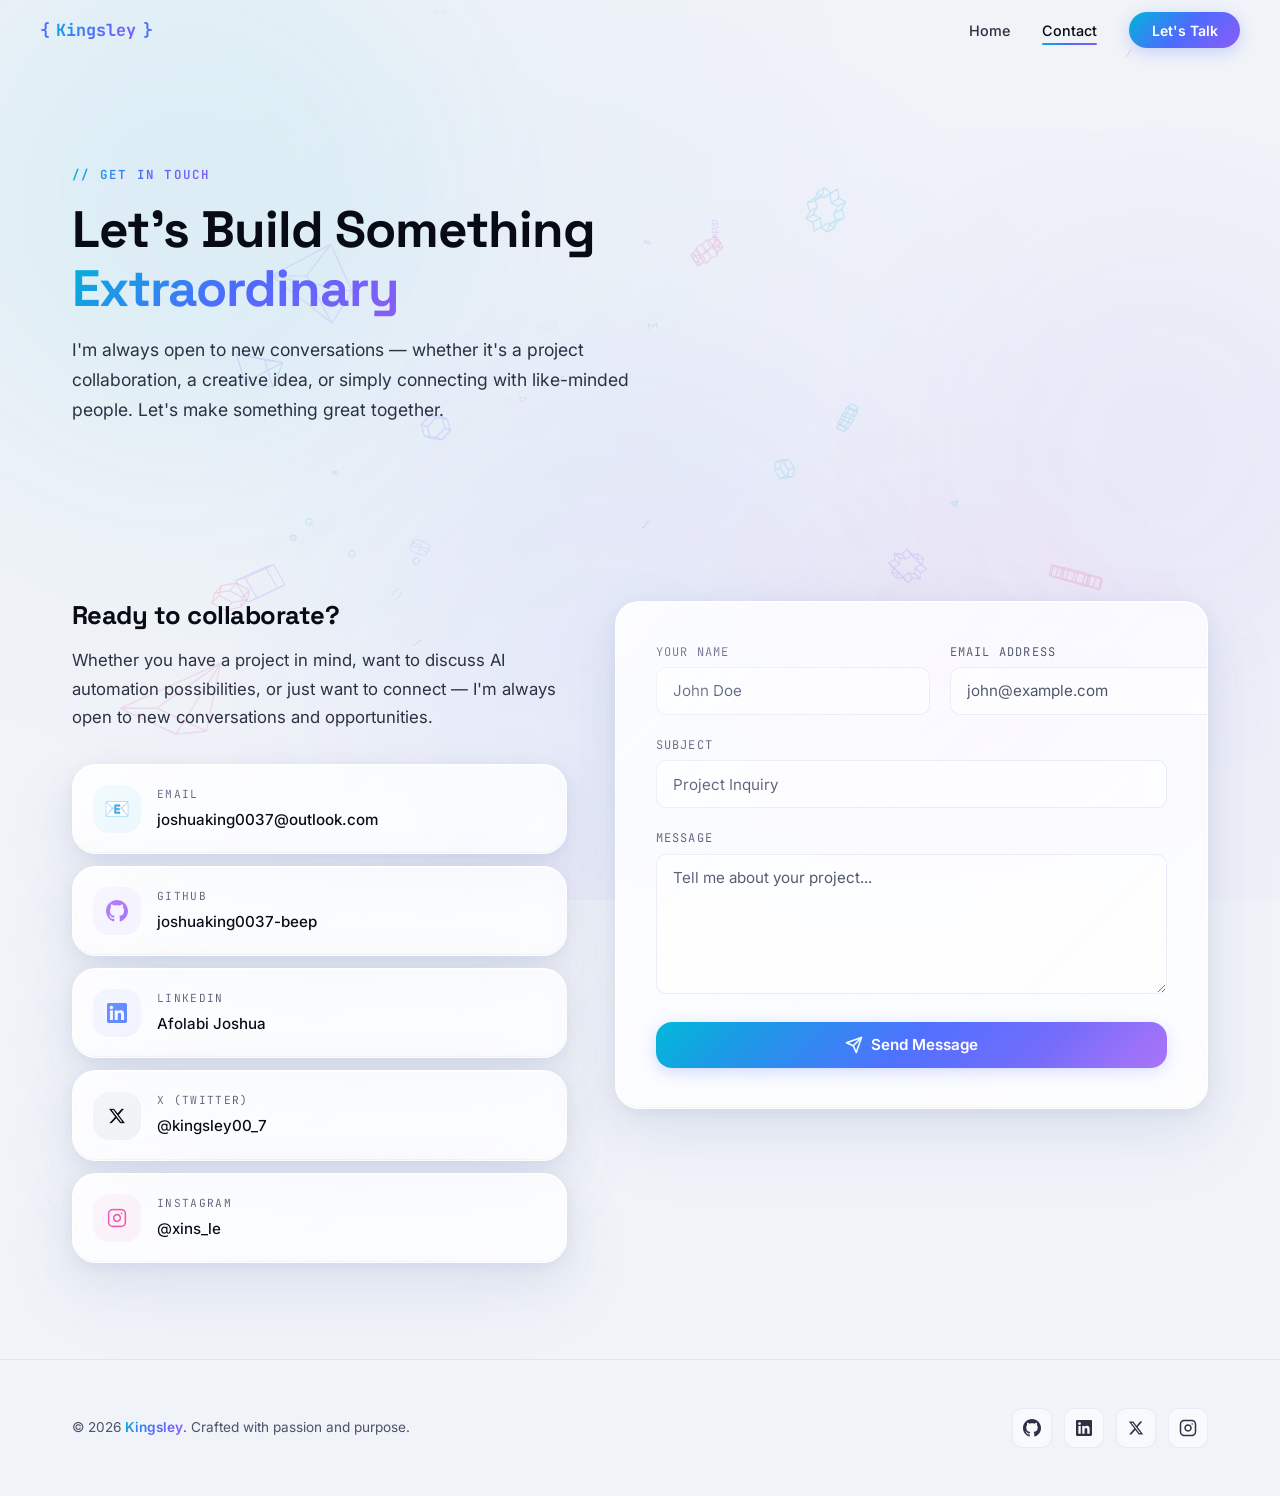
==== contact.html @ 09a287f7 "Improve text visibility contrast and add 3D engineering symbols background canvas" ====
<!DOCTYPE html>
<html lang="en">
<head>
  <meta charset="UTF-8">
  <meta name="viewport" content="width=device-width, initial-scale=1.0">
  <title>Contact — Kingsley | AI Automation & Workflow Engineer</title>
  <meta name="description" content="Get in touch with Afolabi Joshua (Kingsley) — AI Automation & Workflow Engineer. Let's discuss your next project, collaboration, or opportunity.">
  <meta name="keywords" content="Contact, AI Engineer, Automation, Kingsley, Afolabi Joshua, Hire, Freelance">
  <meta name="author" content="Afolabi Joshua Kingsley">
  <meta property="og:title" content="Contact — Kingsley | AI Automation & Workflow Engineer">
  <meta property="og:description" content="Let's build something extraordinary together. Reach out for collaborations, projects, or opportunities.">
  <meta property="og:type" content="website">
  <link rel="preconnect" href="https://fonts.googleapis.com">
  <link rel="preconnect" href="https://fonts.gstatic.com" crossorigin>
  <link href="https://fonts.googleapis.com/css2?family=Inter:wght@300;400;500;600;700;800;900&family=JetBrains+Mono:wght@400;500;600&family=Space+Grotesk:wght@500;600;700;800&display=swap" rel="stylesheet">
  <link rel="stylesheet" href="style.css">
</head>
<body>

  <!-- ========== Animated Background ========== -->
  <div class="bg-mesh" aria-hidden="true">
    <canvas id="bgCanvas" class="bg-canvas"></canvas>
    <div class="bg-orb bg-orb--1"></div>
    <div class="bg-orb bg-orb--2"></div>
    <div class="bg-orb bg-orb--3"></div>
    <div class="bg-orb bg-orb--4"></div>
  </div>

  <!-- ========== Navigation ========== -->
  <nav class="nav" id="navbar">
    <div class="nav-inner">
      <a href="index.html" class="nav-logo"><span class="logo-bracket">{</span><span class="logo-name">Kingsley</span><span class="logo-bracket">}</span></a>
      <ul class="nav-links" id="navLinks">
        <li><a href="index.html">Home</a></li>
        <li><a href="contact.html" class="active">Contact</a></li>
        <li><a href="contact.html" class="nav-cta">Let's Talk</a></li>
      </ul>
      <button class="nav-toggle" id="navToggle" aria-label="Toggle menu">
        <span></span>
        <span></span>
        <span></span>
      </button>
    </div>
  </nav>
  <div class="nav-overlay" id="navOverlay"></div>

  <!-- ========== Page Header ========== -->
  <section class="section" id="contact-header" style="padding-top: 10rem;">
    <div class="container">
      <div class="reveal">
        <span class="eyebrow">// Get in Touch</span>
        <h2 class="section-title">Let's Build Something<br><span class="gradient-text">Extraordinary</span></h2>
        <p class="section-subtitle">
          I'm always open to new conversations — whether it's a project collaboration, a creative idea, 
          or simply connecting with like-minded people. Let's make something great together.
        </p>
      </div>
    </div>
  </section>

  <!-- ========== Contact Grid ========== -->
  <section class="section" id="contact" style="padding-top: 2rem;">
    <div class="container">
      <div class="contact-page-grid">

        <!-- Left: Contact Info -->
        <div class="contact-info reveal reveal-delay-1">
          <h3>Ready to collaborate?</h3>
          <p>
            Whether you have a project in mind, want to discuss AI automation possibilities, 
            or just want to connect — I'm always open to new conversations and opportunities.
          </p>

          <div class="contact-channels">
            <a href="mailto:joshuaking0037@outlook.com" class="contact-link glass-card" id="contact-email">
              <div class="liquid-shimmer"></div>
              <div class="glass-glow"></div>
              <div class="contact-icon contact-icon--email">📧</div>
              <div class="contact-details">
                <span class="contact-label">Email</span>
                <span class="contact-value">joshuaking0037@outlook.com</span>
              </div>
            </a>

            <a href="https://github.com/joshuaking0037-beep" target="_blank" rel="noopener noreferrer" class="contact-link glass-card" id="contact-github">
              <div class="liquid-shimmer"></div>
              <div class="glass-glow"></div>
              <div class="contact-icon contact-icon--github">
                <svg width="22" height="22" viewBox="0 0 24 24" fill="currentColor"><path d="M12 0c-6.626 0-12 5.373-12 12 0 5.302 3.438 9.8 8.207 11.387.599.111.793-.261.793-.577v-2.234c-3.338.726-4.033-1.416-4.033-1.416-.546-1.387-1.333-1.756-1.333-1.756-1.089-.745.083-.729.083-.729 1.205.084 1.839 1.237 1.839 1.237 1.07 1.834 2.807 1.304 3.492.997.107-.775.418-1.305.762-1.604-2.665-.305-5.467-1.334-5.467-5.931 0-1.311.469-2.381 1.236-3.221-.124-.303-.535-1.524.117-3.176 0 0 1.008-.322 3.301 1.23.957-.266 1.983-.399 3.003-.404 1.02.005 2.047.138 3.006.404 2.291-1.552 3.297-1.23 3.297-1.23.653 1.653.242 2.874.118 3.176.77.84 1.235 1.911 1.235 3.221 0 4.609-2.807 5.624-5.479 5.921.43.372.823 1.102.823 2.222v3.293c0 .319.192.694.801.576 4.765-1.589 8.199-6.086 8.199-11.386 0-6.627-5.373-12-12-12z"/></svg>
              </div>
              <div class="contact-details">
                <span class="contact-label">GitHub</span>
                <span class="contact-value">joshuaking0037-beep</span>
              </div>
            </a>

            <a href="https://www.linkedin.com/in/afolabi-joshua-794917201" target="_blank" rel="noopener noreferrer" class="contact-link glass-card" id="contact-linkedin">
              <div class="liquid-shimmer"></div>
              <div class="glass-glow"></div>
              <div class="contact-icon contact-icon--linkedin">
                <svg width="20" height="20" viewBox="0 0 24 24" fill="currentColor"><path d="M20.447 20.452h-3.554v-5.569c0-1.328-.027-3.037-1.852-3.037-1.853 0-2.136 1.445-2.136 2.939v5.667H9.351V9h3.414v1.561h.046c.477-.9 1.637-1.85 3.37-1.85 3.601 0 4.267 2.37 4.267 5.455v6.286zM5.337 7.433c-1.144 0-2.063-.926-2.063-2.065 0-1.138.92-2.063 2.063-2.063 1.14 0 2.064.925 2.064 2.063 0 1.139-.925 2.065-2.064 2.065zm1.782 13.019H3.555V9h3.564v11.452zM22.225 0H1.771C.792 0 0 .774 0 1.729v20.542C0 23.227.792 24 1.771 24h20.451C23.2 24 24 23.227 24 22.271V1.729C24 .774 23.2 0 22.222 0h.003z"/></svg>
              </div>
              <div class="contact-details">
                <span class="contact-label">LinkedIn</span>
                <span class="contact-value">Afolabi Joshua</span>
              </div>
            </a>

            <a href="https://x.com/kingsley00_7" target="_blank" rel="noopener noreferrer" class="contact-link glass-card" id="contact-x">
              <div class="liquid-shimmer"></div>
              <div class="glass-glow"></div>
              <div class="contact-icon contact-icon--x">
                <svg width="18" height="18" viewBox="0 0 24 24" fill="currentColor"><path d="M18.244 2.25h3.308l-7.227 8.26 8.502 11.24H16.17l-5.214-6.817L4.99 21.75H1.68l7.73-8.835L1.254 2.25H8.08l4.713 6.231zm-1.161 17.52h1.833L7.084 4.126H5.117z"/></svg>
              </div>
              <div class="contact-details">
                <span class="contact-label">X (Twitter)</span>
                <span class="contact-value">@kingsley00_7</span>
              </div>
            </a>

            <a href="https://www.instagram.com/xins_le" target="_blank" rel="noopener noreferrer" class="contact-link glass-card" id="contact-instagram">
              <div class="liquid-shimmer"></div>
              <div class="glass-glow"></div>
              <div class="contact-icon contact-icon--instagram">
                <svg width="20" height="20" viewBox="0 0 24 24" fill="none" stroke="currentColor" stroke-width="2" stroke-linecap="round" stroke-linejoin="round"><rect x="2" y="2" width="20" height="20" rx="5" ry="5"/><path d="M16 11.37A4 4 0 1 1 12.63 8 4 4 0 0 1 16 11.37z"/><line x1="17.5" y1="6.5" x2="17.51" y2="6.5"/></svg>
              </div>
              <div class="contact-details">
                <span class="contact-label">Instagram</span>
                <span class="contact-value">@xins_le</span>
              </div>
            </a>
          </div>
        </div>

        <!-- Right: Contact Form -->
        <div class="contact-form-card glass-card reveal reveal-delay-2">
          <div class="liquid-shimmer"></div>
          <div class="glass-glow"></div>
          <form class="contact-form" id="contactForm" action="https://formsubmit.co/joshuaking0037@outlook.com" method="POST">

            <!-- FormSubmit Hidden Fields -->
            <input type="hidden" name="_subject" value="New Portfolio Contact Message">
            <input type="hidden" name="_captcha" value="false">
            <input type="hidden" name="_next" value="https://joshuaking0037-beep.github.io/my-portfolio/contact.html?sent=true">
            <input type="text" name="_honey" style="display:none">

            <div class="form-row">
              <div class="form-group">
                <label for="name">Your Name</label>
                <input type="text" id="name" name="name" placeholder="John Doe" required>
              </div>
              <div class="form-group">
                <label for="email">Email Address</label>
                <input type="email" id="email" name="email" placeholder="john@example.com" required>
              </div>
            </div>
            <div class="form-group">
              <label for="subject">Subject</label>
              <input type="text" id="subject" name="subject" placeholder="Project Inquiry">
            </div>
            <div class="form-group">
              <label for="message">Message</label>
              <textarea id="message" name="message" placeholder="Tell me about your project..." required></textarea>
            </div>
            <button type="submit" class="btn btn-primary btn-submit">
              <svg width="18" height="18" viewBox="0 0 24 24" fill="none" stroke="currentColor" stroke-width="2" stroke-linecap="round" stroke-linejoin="round"><line x1="22" y1="2" x2="11" y2="13"/><polygon points="22 2 15 22 11 13 2 9 22 2"/></svg>
              Send Message
            </button>
          </form>
        </div>

      </div>
    </div>
  </section>

  <!-- ========== Footer ========== -->
  <footer class="footer">
    <div class="container">
      <div class="footer-inner">
        <p class="footer-copy">
          © 2026 <span class="highlight">Kingsley</span>. Crafted with passion and purpose.
        </p>
        <div class="footer-socials">
          <a href="https://github.com/joshuaking0037-beep" target="_blank" rel="noopener noreferrer" aria-label="GitHub">
            <svg width="18" height="18" viewBox="0 0 24 24" fill="currentColor"><path d="M12 0c-6.626 0-12 5.373-12 12 0 5.302 3.438 9.8 8.207 11.387.599.111.793-.261.793-.577v-2.234c-3.338.726-4.033-1.416-4.033-1.416-.546-1.387-1.333-1.756-1.333-1.756-1.089-.745.083-.729.083-.729 1.205.084 1.839 1.237 1.839 1.237 1.07 1.834 2.807 1.304 3.492.997.107-.775.418-1.305.762-1.604-2.665-.305-5.467-1.334-5.467-5.931 0-1.311.469-2.381 1.236-3.221-.124-.303-.535-1.524.117-3.176 0 0 1.008-.322 3.301 1.23.957-.266 1.983-.399 3.003-.404 1.02.005 2.047.138 3.006.404 2.291-1.552 3.297-1.23 3.297-1.23.653 1.653.242 2.874.118 3.176.77.84 1.235 1.911 1.235 3.221 0 4.609-2.807 5.624-5.479 5.921.43.372.823 1.102.823 2.222v3.293c0 .319.192.694.801.576 4.765-1.589 8.199-6.086 8.199-11.386 0-6.627-5.373-12-12-12z"/></svg>
          </a>
          <a href="https://www.linkedin.com/in/afolabi-joshua-794917201" target="_blank" rel="noopener noreferrer" aria-label="LinkedIn">
            <svg width="16" height="16" viewBox="0 0 24 24" fill="currentColor"><path d="M20.447 20.452h-3.554v-5.569c0-1.328-.027-3.037-1.852-3.037-1.853 0-2.136 1.445-2.136 2.939v5.667H9.351V9h3.414v1.561h.046c.477-.9 1.637-1.85 3.37-1.85 3.601 0 4.267 2.37 4.267 5.455v6.286zM5.337 7.433c-1.144 0-2.063-.926-2.063-2.065 0-1.138.92-2.063 2.063-2.063 1.14 0 2.064.925 2.064 2.063 0 1.139-.925 2.065-2.064 2.065zm1.782 13.019H3.555V9h3.564v11.452zM22.225 0H1.771C.792 0 0 .774 0 1.729v20.542C0 23.227.792 24 1.771 24h20.451C23.2 24 24 23.227 24 22.271V1.729C24 .774 23.2 0 22.222 0h.003z"/></svg>
          </a>
          <a href="https://x.com/kingsley00_7" target="_blank" rel="noopener noreferrer" aria-label="X">
            <svg width="16" height="16" viewBox="0 0 24 24" fill="currentColor"><path d="M18.244 2.25h3.308l-7.227 8.26 8.502 11.24H16.17l-5.214-6.817L4.99 21.75H1.68l7.73-8.835L1.254 2.25H8.08l4.713 6.231zm-1.161 17.52h1.833L7.084 4.126H5.117z"/></svg>
          </a>
          <a href="https://www.instagram.com/xins_le" target="_blank" rel="noopener noreferrer" aria-label="Instagram">
            <svg width="18" height="18" viewBox="0 0 24 24" fill="none" stroke="currentColor" stroke-width="2" stroke-linecap="round" stroke-linejoin="round"><rect x="2" y="2" width="20" height="20" rx="5" ry="5"/><path d="M16 11.37A4 4 0 1 1 12.63 8 4 4 0 0 1 16 11.37z"/><line x1="17.5" y1="6.5" x2="17.51" y2="6.5"/></svg>
          </a>
        </div>
      </div>
    </div>
  </footer>

  <script src="script.js"></script>

  <!-- FormSubmit Success Detection -->
  <script>
    if (window.location.search.includes('sent=true')) {
      const form = document.querySelector('.contact-form');
      if (form) {
        form.innerHTML = '<div class="form-success"><div class="success-icon">✅</div><h3>Message Sent!</h3><p>Thank you for reaching out. I\'ll get back to you as soon as possible.</p><br><a href="index.html" class="btn btn-primary">Back to Home</a></div>';
      }
    }
  </script>
</body>
</html>
---- style.css ----
/* ========================================================
   LIQUID GLASS PORTFOLIO — Light 3D Glass Design System
   Soft whites, prismatic refractions, 3D depth
   ======================================================== */

@import url('https://fonts.googleapis.com/css2?family=Inter:wght@300;400;500;600;700;800;900&family=JetBrains+Mono:wght@400;500;600&family=Space+Grotesk:wght@500;600;700;800&display=swap');

/* ---------- Design Tokens ---------- */
:root {
  /* Light backgrounds */
  --bg-base: #f0f3f8;
  --bg-page: #e8ecf4;
  --bg-warm: #f5f6fa;
  --bg-white: #ffffff;

  /* 3D Glass surfaces */
  --glass-bg: rgba(255, 255, 255, 0.75);
  --glass-bg-hover: rgba(255, 255, 255, 0.88);
  --glass-bg-solid: rgba(255, 255, 255, 0.95);
  --glass-border: rgba(255, 255, 255, 0.9);
  --glass-border-inner: rgba(180, 195, 225, 0.55);
  --glass-border-hover: rgba(77, 107, 255, 0.7);
  --glass-blur: blur(25px) saturate(1.8);
  --glass-blur-heavy: blur(45px) saturate(2);

  /* 3D Shadows (layered for depth) */
  --shadow-glass: 
    0 2px 8px rgba(100, 120, 180, 0.08),
    0 8px 24px rgba(100, 120, 180, 0.1),
    0 20px 60px rgba(100, 120, 180, 0.08);
  --shadow-glass-hover:
    0 4px 16px rgba(80, 100, 200, 0.12),
    0 12px 36px rgba(80, 100, 200, 0.15),
    0 28px 80px rgba(80, 100, 200, 0.12);
  --shadow-glass-3d:
    0 1px 0 rgba(255,255,255,0.95) inset,
    0 -1px 0 rgba(0,0,0,0.04) inset,
    0 4px 12px rgba(100, 120, 180, 0.08),
    0 12px 40px rgba(100, 120, 180, 0.1),
    0 30px 80px rgba(100, 120, 180, 0.08);

  /* Accents */
  --accent-cyan: #00b4d8;
  --accent-blue: #4d6bff;
  --accent-purple: #8b5cf6;
  --accent-pink: #e84393;
  --accent-teal: #0ea5a0;
  --accent-orange: #f39c12;

  /* Gradients */
  --gradient-primary: linear-gradient(135deg, #00b4d8, #4d6bff, #8b5cf6);
  --gradient-accent: linear-gradient(135deg, #4d6bff, #8b5cf6);
  --gradient-warm: linear-gradient(135deg, #f39c12, #e84393);
  --gradient-glass-shine: linear-gradient(
    135deg,
    rgba(255,255,255,0.95) 0%,
    rgba(255,255,255,0.4) 20%,
    transparent 50%,
    rgba(255,255,255,0.15) 80%,
    rgba(255,255,255,0.6) 100%
  );
  /* Prismatic refraction */
  --gradient-prism: linear-gradient(
    135deg,
    rgba(255, 100, 100, 0.1) 0%,
    rgba(255, 200, 100, 0.08) 20%,
    rgba(100, 255, 150, 0.08) 40%,
    rgba(100, 200, 255, 0.1) 60%,
    rgba(180, 130, 255, 0.1) 80%,
    rgba(255, 100, 200, 0.08) 100%
  );

  /* Text */
  --text-primary: #080a14;
  --text-secondary: #2c3144;
  --text-tertiary: #4c5268;
  --text-white: #ffffff;

  /* Fonts */
  --font-sans: 'Inter', -apple-system, BlinkMacSystemFont, sans-serif;
  --font-display: 'Space Grotesk', sans-serif;
  --font-mono: 'JetBrains Mono', monospace;

  /* Radii */
  --radius-sm: 10px;
  --radius-md: 16px;
  --radius-lg: 24px;
  --radius-xl: 32px;
  --radius-full: 999px;

  /* Animation */
  --ease-out: cubic-bezier(0.16, 1, 0.3, 1);
  --ease-bounce: cubic-bezier(0.34, 1.56, 0.64, 1);
  --duration-fast: 0.2s;
  --duration-normal: 0.4s;
  --duration-slow: 0.7s;
}

/* ---------- Reset ---------- */
*, *::before, *::after { box-sizing: border-box; margin: 0; padding: 0; }
html { scroll-behavior: smooth; scroll-padding-top: 100px; font-size: 16px; }
body {
  background: var(--bg-base);
  color: var(--text-primary);
  font-family: var(--font-sans);
  line-height: 1.7;
  overflow-x: hidden;
  -webkit-font-smoothing: antialiased;
  /* Subtle background texture */
  background-image: radial-gradient(circle at 20% 20%, rgba(0, 180, 216, 0.04) 0%, transparent 50%),
                    radial-gradient(circle at 80% 80%, rgba(139, 92, 246, 0.04) 0%, transparent 50%),
                    radial-gradient(circle at 50% 50%, rgba(77, 107, 255, 0.03) 0%, transparent 60%);
  background-attachment: fixed;
}
::selection { background: rgba(77, 107, 255, 0.15); color: var(--accent-blue); }
a { color: inherit; text-decoration: none; }
img { max-width: 100%; display: block; }
h1, h2, h3, h4, h5, h6 { font-family: var(--font-display); letter-spacing: -0.02em; line-height: 1.15; color: var(--text-primary); }

/* ---------- Animated Background ---------- */
.bg-mesh { position: fixed; inset: 0; z-index: 0; pointer-events: none; overflow: hidden; }
.bg-canvas { position: absolute; inset: 0; z-index: 1; pointer-events: none; opacity: 0.45; }
.bg-orb {
  position: absolute; border-radius: 50%; opacity: 0.4;
  animation: orbFloat 20s ease-in-out infinite;
  filter: blur(90px);
  z-index: 0;
}
.bg-orb--1 { width: 500px; height: 500px; background: rgba(0, 180, 216, 0.12); top: -5%; left: -5%; animation-duration: 28s; }
.bg-orb--2 { width: 450px; height: 450px; background: rgba(139, 92, 246, 0.1); top: 25%; right: -8%; animation-duration: 32s; animation-delay: -5s; }
.bg-orb--3 { width: 600px; height: 600px; background: rgba(77, 107, 255, 0.08); bottom: -10%; left: 25%; animation-duration: 36s; animation-delay: -10s; }
.bg-orb--4 { width: 350px; height: 350px; background: rgba(232, 67, 147, 0.07); top: 55%; left: 60%; animation-duration: 24s; animation-delay: -3s; }
@keyframes orbFloat {
  0%, 100% { transform: translate(0, 0) scale(1); }
  25% { transform: translate(50px, -35px) scale(1.08); }
  50% { transform: translate(-25px, 40px) scale(0.96); }
  75% { transform: translate(35px, 25px) scale(1.04); }
}

/* ---------- Utility ---------- */
.container { max-width: 1200px; margin: 0 auto; padding: 0 2rem; position: relative; z-index: 1; }
.container--narrow { max-width: 860px; }
.section { padding: 6rem 0; position: relative; }
.section-divider { width: 100%; height: 1px; background: linear-gradient(90deg, transparent, rgba(140,160,200,0.2), transparent); max-width: 1200px; margin: 0 auto; }

.eyebrow {
  font-family: var(--font-mono); font-size: 0.78rem; font-weight: 600; letter-spacing: 0.18em; text-transform: uppercase;
  background: var(--gradient-primary); -webkit-background-clip: text; -webkit-text-fill-color: transparent; background-clip: text;
  display: inline-block; margin-bottom: 1rem;
}
.section-title { font-size: clamp(2rem, 5vw, 3.2rem); font-weight: 800; margin-bottom: 1rem; }
.section-subtitle { color: var(--text-secondary); font-size: 1.1rem; max-width: 600px; margin-bottom: 3rem; }
.gradient-text { background: var(--gradient-primary); -webkit-background-clip: text; -webkit-text-fill-color: transparent; background-clip: text; }

/* ---------- 3D Glass Card ---------- */
.glass-card {
  background: var(--glass-bg);
  backdrop-filter: var(--glass-blur);
  -webkit-backdrop-filter: var(--glass-blur);
  border: 1px solid var(--glass-border);
  border-radius: var(--radius-lg);
  box-shadow: var(--shadow-glass-3d);
  position: relative;
  overflow: hidden;
  transform-style: preserve-3d;
  transition:
    transform var(--duration-normal) var(--ease-out),
    box-shadow var(--duration-normal) var(--ease-out),
    border-color var(--duration-normal) var(--ease-out);
}

/* Glass top-edge highlight (3D light catch) */
.glass-card::before {
  content: '';
  position: absolute;
  inset: 0;
  border-radius: inherit;
  background: var(--gradient-glass-shine);
  opacity: 0.6;
  pointer-events: none;
  z-index: 2;
  mix-blend-mode: overlay;
}

/* Prismatic refraction layer */
.glass-card::after {
  content: '';
  position: absolute;
  inset: -1px;
  border-radius: inherit;
  background: var(--gradient-prism);
  opacity: 0;
  pointer-events: none;
  z-index: 1;
  transition: opacity var(--duration-normal) var(--ease-out);
}

.glass-card:hover {
  box-shadow: var(--shadow-glass-hover);
  border-color: var(--glass-border-hover);
}

.glass-card:hover::after {
  opacity: 1;
}

/* Liquid shimmer top edge */
.glass-card .liquid-shimmer {
  position: absolute; top: 0; left: 0; right: 0; height: 2px; z-index: 3;
  background: linear-gradient(90deg, transparent 0%, rgba(0,180,216,0.5) 20%, rgba(77,107,255,0.5) 40%, rgba(139,92,246,0.5) 60%, rgba(232,67,147,0.4) 80%, transparent 100%);
  background-size: 200% 100%; opacity: 0;
  transition: opacity var(--duration-normal) var(--ease-out);
}
.glass-card:hover .liquid-shimmer { opacity: 1; animation: shimmer 2.5s linear infinite; }
@keyframes shimmer { 0% { background-position: 200% 0; } 100% { background-position: -200% 0; } }

/* Inner glass glow (mouse-following) */
.glass-card .glass-glow {
  position: absolute; width: 300px; height: 300px; border-radius: 50%;
  background: radial-gradient(circle, rgba(77, 107, 255, 0.08), transparent 70%);
  pointer-events: none; z-index: 0; opacity: 0;
  transition: opacity var(--duration-normal);
  transform: translate(-50%, -50%);
}
.glass-card:hover .glass-glow { opacity: 1; }

/* ---------- Navigation ---------- */
.nav {
  position: fixed; top: 0; left: 0; right: 0; z-index: 100;
  padding: 1rem 2rem;
  transition: all var(--duration-normal) var(--ease-out);
}
.nav.scrolled {
  background: rgba(240, 243, 248, 0.7);
  backdrop-filter: var(--glass-blur-heavy);
  -webkit-backdrop-filter: var(--glass-blur-heavy);
  border-bottom: 1px solid rgba(180, 195, 225, 0.3);
  box-shadow: 0 4px 30px rgba(100, 120, 180, 0.06);
}
.nav-inner { max-width: 1200px; margin: 0 auto; display: flex; align-items: center; justify-content: space-between; }
.nav-logo { font-family: var(--font-mono); font-size: 1.05rem; font-weight: 600; display: flex; align-items: center; gap: 0.4rem; }
.nav-logo .logo-bracket { color: var(--accent-blue); }
.nav-logo .logo-name { background: var(--gradient-primary); -webkit-background-clip: text; -webkit-text-fill-color: transparent; background-clip: text; font-weight: 700; }
.nav-links { display: flex; align-items: center; gap: 2rem; list-style: none; }
.nav-links a { font-size: 0.9rem; font-weight: 500; color: var(--text-secondary); transition: color var(--duration-fast); position: relative; }
.nav-links a::after {
  content: ''; position: absolute; bottom: -6px; left: 0; width: 0; height: 2px;
  background: var(--gradient-primary); border-radius: var(--radius-full);
  transition: width var(--duration-normal) var(--ease-out);
}
.nav-links a:hover { color: var(--text-primary); }
.nav-links a:hover::after, .nav-links a.active::after { width: 100%; }
.nav-links a.active { color: var(--text-primary); }

.nav-cta {
  font-size: 0.88rem !important; font-weight: 600 !important; color: var(--text-white) !important;
  background: var(--gradient-primary); padding: 0.6rem 1.4rem; border-radius: var(--radius-full);
  box-shadow: 0 4px 15px rgba(77, 107, 255, 0.25);
  transition: transform var(--duration-fast), box-shadow var(--duration-fast) !important;
}
.nav-cta::after { display: none !important; }
.nav-cta:hover { transform: translateY(-2px); box-shadow: 0 8px 25px rgba(77, 107, 255, 0.35); }

.nav-toggle { display: none; background: none; border: none; cursor: pointer; padding: 0.5rem; z-index: 101; }
.nav-toggle span { display: block; width: 24px; height: 2px; background: var(--text-primary); margin: 6px 0; transition: all var(--duration-normal); border-radius: 2px; }
.nav-toggle.active span:nth-child(1) { transform: rotate(45deg) translate(5px, 6px); }
.nav-toggle.active span:nth-child(2) { opacity: 0; }
.nav-toggle.active span:nth-child(3) { transform: rotate(-45deg) translate(5px, -6px); }
.nav-overlay { position: fixed; inset: 0; background: rgba(0,0,0,0.15); z-index: 98; opacity: 0; pointer-events: none; transition: opacity var(--duration-normal); }
.nav-overlay.active { opacity: 1; pointer-events: all; }

/* ---------- Buttons ---------- */
.btn {
  display: inline-flex; align-items: center; gap: 0.5rem; padding: 0.85rem 1.8rem;
  border-radius: var(--radius-md); font-size: 0.95rem; font-weight: 600; font-family: var(--font-sans);
  cursor: pointer; border: none;
  transition: transform var(--duration-fast), box-shadow var(--duration-fast);
}
.btn-primary {
  background: var(--gradient-primary); color: var(--text-white);
  box-shadow: 0 4px 15px rgba(77, 107, 255, 0.25);
}
.btn-primary:hover { transform: translateY(-3px); box-shadow: 0 10px 30px rgba(77, 107, 255, 0.3); }
.btn-glass {
  background: var(--glass-bg); backdrop-filter: var(--glass-blur);
  border: 1px solid var(--glass-border); color: var(--text-primary);
  box-shadow: var(--shadow-glass);
}
.btn-glass:hover { transform: translateY(-3px); border-color: var(--glass-border-hover); box-shadow: var(--shadow-glass-hover); }
.btn-sm { padding: 0.6rem 1.2rem; font-size: 0.85rem; }
.btn-submit { width: 100%; justify-content: center; margin-top: 0.5rem; }

/* ---------- Hero ---------- */
.hero {
  position: relative; min-height: 100vh; display: flex; align-items: center; justify-content: center;
  padding: 8rem 2rem; overflow: hidden;
  /* Gradient mesh background for hero */
  background:
    radial-gradient(ellipse at 30% 20%, rgba(0, 180, 216, 0.08) 0%, transparent 50%),
    radial-gradient(ellipse at 70% 60%, rgba(139, 92, 246, 0.06) 0%, transparent 50%),
    radial-gradient(ellipse at 50% 90%, rgba(77, 107, 255, 0.05) 0%, transparent 40%),
    var(--bg-base);
}
.hero-canvas { position: absolute; inset: 0; z-index: 0; }
.hero-content { position: relative; z-index: 2; text-align: center; max-width: 800px; }
.hero-status {
  display: inline-flex; align-items: center; gap: 0.6rem;
  background: rgba(255,255,255,0.6); backdrop-filter: blur(12px);
  border: 1px solid rgba(0, 180, 216, 0.2);
  padding: 0.5rem 1.2rem; border-radius: var(--radius-full);
  font-family: var(--font-mono); font-size: 0.78rem; color: var(--accent-cyan);
  margin-bottom: 2rem; animation: fadeInUp 0.8s var(--ease-out);
  box-shadow: 0 4px 15px rgba(0, 180, 216, 0.08);
}
.status-dot {
  width: 8px; height: 8px; border-radius: 50%; background: var(--accent-teal);
  box-shadow: 0 0 8px var(--accent-teal);
  animation: statusPulse 2s ease-in-out infinite;
}
@keyframes statusPulse {
  0%, 100% { box-shadow: 0 0 4px var(--accent-teal), 0 0 0 0 rgba(14, 165, 160, 0.4); }
  50% { box-shadow: 0 0 8px var(--accent-teal), 0 0 0 8px rgba(14, 165, 160, 0); }
}
.hero-title {
  font-size: clamp(2.8rem, 7vw, 5.5rem); font-weight: 900; line-height: 1.05;
  margin-bottom: 1.5rem; animation: fadeInUp 0.8s var(--ease-out) 0.1s both;
  color: var(--text-primary);
}
.hero-title .line { display: block; }
.hero-title .name-highlight { position: relative; display: inline-block; }
.hero-title .name-highlight::after {
  content: ''; position: absolute; bottom: 0.08em; left: -0.03em; right: -0.03em; height: 0.32em;
  background: linear-gradient(90deg, rgba(0, 180, 216, 0.15), rgba(139, 92, 246, 0.15));
  border-radius: 6px; z-index: -1;
}
.hero-description {
  font-size: 1.2rem; color: var(--text-secondary); max-width: 580px;
  margin: 0 auto 2.5rem; animation: fadeInUp 0.8s var(--ease-out) 0.2s both;
}
.hero-actions { display: flex; gap: 1rem; justify-content: center; flex-wrap: wrap; animation: fadeInUp 0.8s var(--ease-out) 0.3s both; }
.scroll-indicator {
  position: absolute; bottom: 2rem; left: 50%; transform: translateX(-50%); z-index: 2;
  display: flex; flex-direction: column; align-items: center; gap: 0.5rem;
  animation: fadeInUp 0.8s var(--ease-out) 0.5s both;
}
.scroll-mouse { width: 26px; height: 40px; border: 2px solid rgba(140,160,200,0.3); border-radius: 13px; position: relative; }
.scroll-mouse::after {
  content: ''; position: absolute; top: 8px; left: 50%; transform: translateX(-50%);
  width: 3px; height: 8px; background: var(--accent-blue); border-radius: var(--radius-full);
  animation: scrollWheel 2s ease-in-out infinite;
}
@keyframes scrollWheel { 0%, 100% { transform: translateX(-50%) translateY(0); opacity: 1; } 50% { transform: translateX(-50%) translateY(10px); opacity: 0.3; } }
.scroll-text { font-family: var(--font-mono); font-size: 0.65rem; letter-spacing: 0.2em; text-transform: uppercase; color: var(--text-tertiary); }

/* ---------- About ---------- */
.about-grid { display: grid; grid-template-columns: 1fr 1fr; gap: 3rem; align-items: start; }
.about-text p { color: var(--text-secondary); margin-bottom: 1.5rem; font-size: 1.05rem; }
.about-text p strong { color: var(--text-primary); font-weight: 600; }
.about-stats { display: grid; grid-template-columns: 1fr 1fr; gap: 1.25rem; perspective: 800px; }
.stat-card { padding: 2rem; text-align: center; transform: translateZ(0); }
.stat-card .stat-value {
  font-family: var(--font-display); font-size: 2.4rem; font-weight: 900;
  background: var(--gradient-primary); -webkit-background-clip: text; -webkit-text-fill-color: transparent; background-clip: text;
  line-height: 1; margin-bottom: 0.25rem;
}
.stat-card .stat-label { font-family: var(--font-mono); font-size: 0.72rem; letter-spacing: 0.12em; text-transform: uppercase; color: var(--text-tertiary); }

.skills-cloud { display: flex; flex-wrap: wrap; gap: 0.5rem; margin-top: 2rem; }
.skill-tag {
  font-family: var(--font-mono); font-size: 0.78rem; padding: 0.4rem 0.9rem;
  border-radius: var(--radius-full); background: rgba(0, 180, 216, 0.06);
  border: 1px solid rgba(0, 180, 216, 0.15); color: var(--accent-cyan);
  transition: all var(--duration-fast);
}
.skill-tag:hover { background: rgba(0, 180, 216, 0.12); border-color: rgba(0, 180, 216, 0.3); transform: translateY(-2px); }
.skill-tag--purple { background: rgba(139, 92, 246, 0.06); border-color: rgba(139, 92, 246, 0.15); color: var(--accent-purple); }
.skill-tag--purple:hover { background: rgba(139, 92, 246, 0.12); border-color: rgba(139, 92, 246, 0.3); }
.skill-tag--blue { background: rgba(77, 107, 255, 0.06); border-color: rgba(77, 107, 255, 0.15); color: var(--accent-blue); }
.skill-tag--blue:hover { background: rgba(77, 107, 255, 0.12); border-color: rgba(77, 107, 255, 0.3); }
.skill-tag--pink { background: rgba(232, 67, 147, 0.06); border-color: rgba(232, 67, 147, 0.15); color: var(--accent-pink); }
.skill-tag--pink:hover { background: rgba(232, 67, 147, 0.12); border-color: rgba(232, 67, 147, 0.3); }
.skill-tag--teal { background: rgba(14, 165, 160, 0.06); border-color: rgba(14, 165, 160, 0.15); color: var(--accent-teal); }
.skill-tag--teal:hover { background: rgba(14, 165, 160, 0.12); border-color: rgba(14, 165, 160, 0.3); }

/* ---------- Project Cards ---------- */
.projects-grid { display: grid; grid-template-columns: repeat(auto-fit, minmax(340px, 1fr)); gap: 1.75rem; perspective: 1200px; }
.project-card {
  padding: 0; overflow: hidden; cursor: pointer; display: block; color: inherit;
  transform: translateZ(0);
  transition: transform var(--duration-normal) var(--ease-out), box-shadow var(--duration-normal) var(--ease-out);
}
.project-card:hover { transform: translateY(-8px) rotateX(2deg); }
.project-card .project-image { width: 100%; height: 200px; position: relative; overflow: hidden; display: flex; align-items: center; justify-content: center; }
.project-card .project-icon { font-size: 3.5rem; z-index: 1; position: relative; filter: drop-shadow(0 4px 8px rgba(0,0,0,0.1)); }
.project-card .project-image::after { content: ''; position: absolute; inset: 0; background: linear-gradient(to top, rgba(255,255,255,0.95), rgba(255,255,255,0.3) 60%); z-index: 2; }
.project-card .project-body { padding: 1.75rem; position: relative; z-index: 3; }
.project-card .project-type { font-family: var(--font-mono); font-size: 0.7rem; letter-spacing: 0.15em; text-transform: uppercase; color: var(--accent-purple); margin-bottom: 0.5rem; font-weight: 600; }
.project-card .project-name { font-size: 1.35rem; font-weight: 700; margin-bottom: 0.5rem; }
.project-card .project-desc { color: var(--text-secondary); font-size: 0.92rem; margin-bottom: 1.5rem; line-height: 1.65; }
.project-card .project-tech { display: flex; flex-wrap: wrap; gap: 0.3rem; margin-bottom: 1rem; }
.project-card .project-tech span {
  font-family: var(--font-mono); font-size: 0.7rem; padding: 0.25rem 0.65rem;
  border-radius: var(--radius-full); background: rgba(77, 107, 255, 0.06);
  border: 1px solid rgba(77, 107, 255, 0.12); color: var(--accent-blue);
}
.project-card .view-project { font-size: 0.85rem; font-weight: 600; color: var(--accent-blue); display: inline-flex; align-items: center; gap: 0.4rem; transition: gap var(--duration-fast); }
.project-card:hover .view-project { gap: 0.8rem; color: var(--accent-purple); }

.project-card--cyan .project-image { background: linear-gradient(135deg, rgba(0, 180, 216, 0.1), rgba(77, 107, 255, 0.08), rgba(240,243,248,0.5)); }
.project-card--purple .project-image { background: linear-gradient(135deg, rgba(139, 92, 246, 0.1), rgba(232, 67, 147, 0.08), rgba(240,243,248,0.5)); }
.project-card--blue .project-image { background: linear-gradient(135deg, rgba(77, 107, 255, 0.1), rgba(0, 180, 216, 0.08), rgba(240,243,248,0.5)); }
.project-card--teal .project-image { background: linear-gradient(135deg, rgba(14, 165, 160, 0.1), rgba(77, 107, 255, 0.08), rgba(240,243,248,0.5)); }

/* ---------- Project Detail Page ---------- */
.page-header { padding: 9rem 0 3rem; text-align: center; position: relative; }
.page-header .page-icon { font-size: 4rem; margin-bottom: 1.5rem; display: block; filter: drop-shadow(0 8px 16px rgba(0,0,0,0.08)); }
.page-header .page-category { font-family: var(--font-mono); font-size: 0.78rem; letter-spacing: 0.18em; text-transform: uppercase; color: var(--accent-purple); margin-bottom: 0.75rem; display: block; font-weight: 600; }
.page-header h1 { font-size: clamp(2.2rem, 5vw, 3.5rem); font-weight: 800; margin-bottom: 1rem; }
.page-header .page-lead { color: var(--text-secondary); font-size: 1.15rem; max-width: 640px; margin: 0 auto 2rem; }
.page-header .page-meta { display: flex; gap: 2rem; justify-content: center; flex-wrap: wrap; }
.page-header .meta-item { display: flex; align-items: center; gap: 0.5rem; font-family: var(--font-mono); font-size: 0.8rem; color: var(--text-tertiary); }
.page-header .meta-item svg { width: 16px; height: 16px; color: var(--accent-blue); }

.project-content { padding: 0 0 6rem; }
.project-content .content-grid { display: grid; grid-template-columns: 1fr 300px; gap: 3rem; align-items: start; }

.doc-section { margin-bottom: 3rem; }
.doc-section h2 { font-size: 1.6rem; font-weight: 700; margin-bottom: 1rem; padding-bottom: 0.75rem; border-bottom: 1px solid rgba(140,160,200,0.15); }
.doc-section h3 { font-size: 1.2rem; font-weight: 600; margin: 1.5rem 0 0.75rem; }
.doc-section p { color: var(--text-secondary); margin-bottom: 1rem; font-size: 1rem; line-height: 1.8; }
.doc-section ul, .doc-section ol { color: var(--text-secondary); margin-bottom: 1rem; padding-left: 1.5rem; }
.doc-section li { margin-bottom: 0.5rem; line-height: 1.7; }
.doc-section li::marker { color: var(--accent-blue); }
.doc-section code {
  font-family: var(--font-mono); font-size: 0.88rem; padding: 0.15rem 0.5rem;
  background: rgba(77, 107, 255, 0.06); border: 1px solid rgba(77, 107, 255, 0.1);
  border-radius: 4px; color: var(--accent-blue);
}
.doc-section pre {
  background: rgba(255,255,255,0.6); backdrop-filter: blur(8px);
  border: 1px solid rgba(180,195,225,0.3); border-radius: var(--radius-md);
  padding: 1.5rem; margin-bottom: 1.5rem; overflow-x: auto;
  font-family: var(--font-mono); font-size: 0.88rem; line-height: 1.6;
  color: var(--text-primary); box-shadow: 0 4px 15px rgba(100,120,180,0.04);
}
.doc-section pre code { background: none; border: none; padding: 0; color: inherit; }

.feature-list { display: grid; gap: 0.75rem; margin-bottom: 1.5rem; }
.feature-item {
  display: flex; gap: 1rem; padding: 1rem 1.25rem; border-radius: var(--radius-md);
  background: rgba(255,255,255,0.5); border: 1px solid rgba(180,195,225,0.2);
  transition: all var(--duration-fast); backdrop-filter: blur(8px);
}
.feature-item:hover { background: rgba(255,255,255,0.7); border-color: rgba(77, 107, 255, 0.2); transform: translateX(4px); }
.feature-icon { font-size: 1.4rem; flex-shrink: 0; margin-top: 2px; }
.feature-text h4 { font-size: 0.95rem; font-weight: 600; margin-bottom: 0.25rem; font-family: var(--font-sans); }
.feature-text p { font-size: 0.88rem; color: var(--text-secondary); margin: 0; }

.project-sidebar { position: sticky; top: 100px; }
.sidebar-card { padding: 1.5rem; margin-bottom: 1.5rem; }
.sidebar-card h4 { font-size: 0.95rem; font-weight: 700; margin-bottom: 1rem; font-family: var(--font-display); }
.sidebar-card .tech-list { display: flex; flex-wrap: wrap; gap: 0.4rem; }
.sidebar-card .tech-list span { font-family: var(--font-mono); font-size: 0.72rem; padding: 0.3rem 0.7rem; border-radius: var(--radius-full); background: rgba(77, 107, 255, 0.06); border: 1px solid rgba(77, 107, 255, 0.12); color: var(--accent-blue); }
.sidebar-links { display: flex; flex-direction: column; gap: 0.75rem; }
.sidebar-links a {
  display: flex; align-items: center; gap: 0.6rem; padding: 0.75rem 1rem;
  border-radius: var(--radius-sm); background: rgba(255,255,255,0.4);
  border: 1px solid rgba(180,195,225,0.2); font-size: 0.88rem; font-weight: 500;
  color: var(--text-secondary); transition: all var(--duration-fast);
}
.sidebar-links a:hover { background: rgba(255,255,255,0.7); border-color: rgba(77, 107, 255, 0.3); color: var(--accent-blue); }
.sidebar-links a svg { width: 18px; height: 18px; flex-shrink: 0; }
.sidebar-toc { list-style: none; }
.sidebar-toc li { margin-bottom: 0.5rem; }
.sidebar-toc a { font-size: 0.85rem; color: var(--text-tertiary); transition: color var(--duration-fast); display: block; padding: 0.25rem 0; }
.sidebar-toc a:hover { color: var(--accent-blue); }
.sidebar-toc a::after { display: none; }

/* Breadcrumb */
.breadcrumb { display: flex; align-items: center; gap: 0.5rem; padding-top: 6rem; margin-bottom: -3rem; position: relative; z-index: 1; }
.breadcrumb a { font-size: 0.85rem; color: var(--text-tertiary); transition: color var(--duration-fast); }
.breadcrumb a:hover { color: var(--accent-blue); }
.breadcrumb .separator { color: var(--text-tertiary); font-size: 0.75rem; }
.breadcrumb .current { font-size: 0.85rem; color: var(--text-secondary); }

/* ---------- Contact Page ---------- */
.contact-page-grid { display: grid; grid-template-columns: 1fr 1.2fr; gap: 3rem; align-items: start; }
.contact-info h3 { font-size: 1.6rem; font-weight: 700; margin-bottom: 1rem; }
.contact-info > p { color: var(--text-secondary); margin-bottom: 2rem; font-size: 1.05rem; }
.contact-channels { display: flex; flex-direction: column; gap: 0.75rem; }
.contact-link { display: flex; align-items: center; gap: 1rem; padding: 1.25rem; transition: all var(--duration-normal); }
.contact-link:hover { transform: translateX(8px); }
.contact-icon {
  width: 48px; height: 48px; border-radius: var(--radius-md);
  display: flex; align-items: center; justify-content: center; flex-shrink: 0; font-size: 1.3rem;
}
.contact-icon--email { background: rgba(0, 180, 216, 0.08); color: var(--accent-cyan); }
.contact-icon--github { background: rgba(139, 92, 246, 0.08); color: var(--accent-purple); }
.contact-icon--linkedin { background: rgba(77, 107, 255, 0.08); color: var(--accent-blue); }
.contact-icon--x { background: rgba(26, 29, 46, 0.06); color: var(--text-primary); }
.contact-icon--instagram { background: rgba(232, 67, 147, 0.08); color: var(--accent-pink); }
.contact-details .contact-label { font-family: var(--font-mono); font-size: 0.7rem; letter-spacing: 0.12em; text-transform: uppercase; color: var(--text-tertiary); display: block; margin-bottom: 2px; }
.contact-details .contact-value { color: var(--text-primary); font-weight: 500; font-size: 0.95rem; }

.contact-form-card { padding: 2.5rem; }
.contact-form { display: flex; flex-direction: column; gap: 1.25rem; }
.form-row { display: grid; grid-template-columns: 1fr 1fr; gap: 1.25rem; }
.form-group { display: flex; flex-direction: column; gap: 0.3rem; }
.form-group label { font-family: var(--font-mono); font-size: 0.75rem; letter-spacing: 0.1em; text-transform: uppercase; color: var(--text-tertiary); }
.form-group input, .form-group textarea, .form-group select {
  background: rgba(255,255,255,0.6); border: 1px solid rgba(180,195,225,0.3);
  border-radius: var(--radius-sm); padding: 0.85rem 1rem; color: var(--text-primary);
  font-family: var(--font-sans); font-size: 0.95rem;
  transition: border-color var(--duration-fast), box-shadow var(--duration-fast), background var(--duration-fast);
  outline: none; resize: vertical;
}
.form-group input:focus, .form-group textarea:focus, .form-group select:focus {
  border-color: var(--accent-blue); box-shadow: 0 0 0 3px rgba(77, 107, 255, 0.08);
  background: rgba(255,255,255,0.8);
}
.form-group input::placeholder, .form-group textarea::placeholder { color: var(--text-tertiary); }
.form-group textarea { min-height: 140px; }

/* ---------- Footer ---------- */
.footer { position: relative; z-index: 1; padding: 3rem 0; border-top: 1px solid rgba(140,160,200,0.15); }
.footer-inner { display: flex; align-items: center; justify-content: space-between; flex-wrap: wrap; gap: 1rem; }
.footer-copy { font-size: 0.85rem; color: var(--text-tertiary); }
.footer-copy .highlight { background: var(--gradient-primary); -webkit-background-clip: text; -webkit-text-fill-color: transparent; background-clip: text; font-weight: 600; }
.footer-socials { display: flex; gap: 0.75rem; }
.footer-socials a {
  width: 40px; height: 40px; border-radius: var(--radius-sm); display: flex; align-items: center; justify-content: center;
  background: rgba(255,255,255,0.5); border: 1px solid rgba(180,195,225,0.25); color: var(--text-secondary);
  transition: all var(--duration-fast); backdrop-filter: blur(8px);
}
.footer-socials a:hover { border-color: var(--accent-blue); color: var(--accent-blue); transform: translateY(-3px); box-shadow: 0 6px 20px rgba(77, 107, 255, 0.12); }

/* ---------- Scroll Reveal ---------- */
.reveal { opacity: 0; transform: translateY(30px); transition: opacity var(--duration-slow) var(--ease-out), transform var(--duration-slow) var(--ease-out); }
.reveal.in-view { opacity: 1; transform: translateY(0); }
.reveal-delay-1 { transition-delay: 0.1s; }
.reveal-delay-2 { transition-delay: 0.2s; }
.reveal-delay-3 { transition-delay: 0.3s; }
.reveal-delay-4 { transition-delay: 0.4s; }
@keyframes fadeInUp { from { opacity: 0; transform: translateY(30px); } to { opacity: 1; transform: translateY(0); } }

/* ---------- Responsive ---------- */
@media (max-width: 900px) {
  .about-grid, .contact-page-grid { grid-template-columns: 1fr; }
  .project-content .content-grid { grid-template-columns: 1fr; }
  .project-sidebar { position: static; }
  .projects-grid { grid-template-columns: 1fr; }
  .form-row { grid-template-columns: 1fr; }
}
@media (max-width: 640px) {
  .nav-links {
    position: fixed; top: 0; right: -100%; width: 80%; max-width: 320px; height: 100vh;
    background: rgba(240, 243, 248, 0.95); backdrop-filter: var(--glass-blur-heavy);
    flex-direction: column; align-items: flex-start; padding: 5rem 2rem 2rem; gap: 1.5rem;
    border-left: 1px solid rgba(180,195,225,0.3); transition: right var(--duration-normal);
    box-shadow: -10px 0 40px rgba(100,120,180,0.08);
  }
  .nav-links.open { right: 0; }
  .nav-toggle { display: block; }
  .container { padding: 0 1rem; }
  .section { padding: 4rem 0; }
  .hero { padding: 6rem 1rem; }
  .contact-form-card { padding: 1.5rem; }
}

/* ---------- Scrollbar ---------- */
::-webkit-scrollbar { width: 8px; }
::-webkit-scrollbar-track { background: var(--bg-base); }
::-webkit-scrollbar-thumb { background: rgba(140,160,200,0.25); border-radius: var(--radius-full); }
::-webkit-scrollbar-thumb:hover { background: rgba(140,160,200,0.4); }

/* ---------- Misc ---------- */
@keyframes spin { from { transform: rotate(0deg); } to { transform: rotate(360deg); } }
.spin { animation: spin 1s linear infinite; }
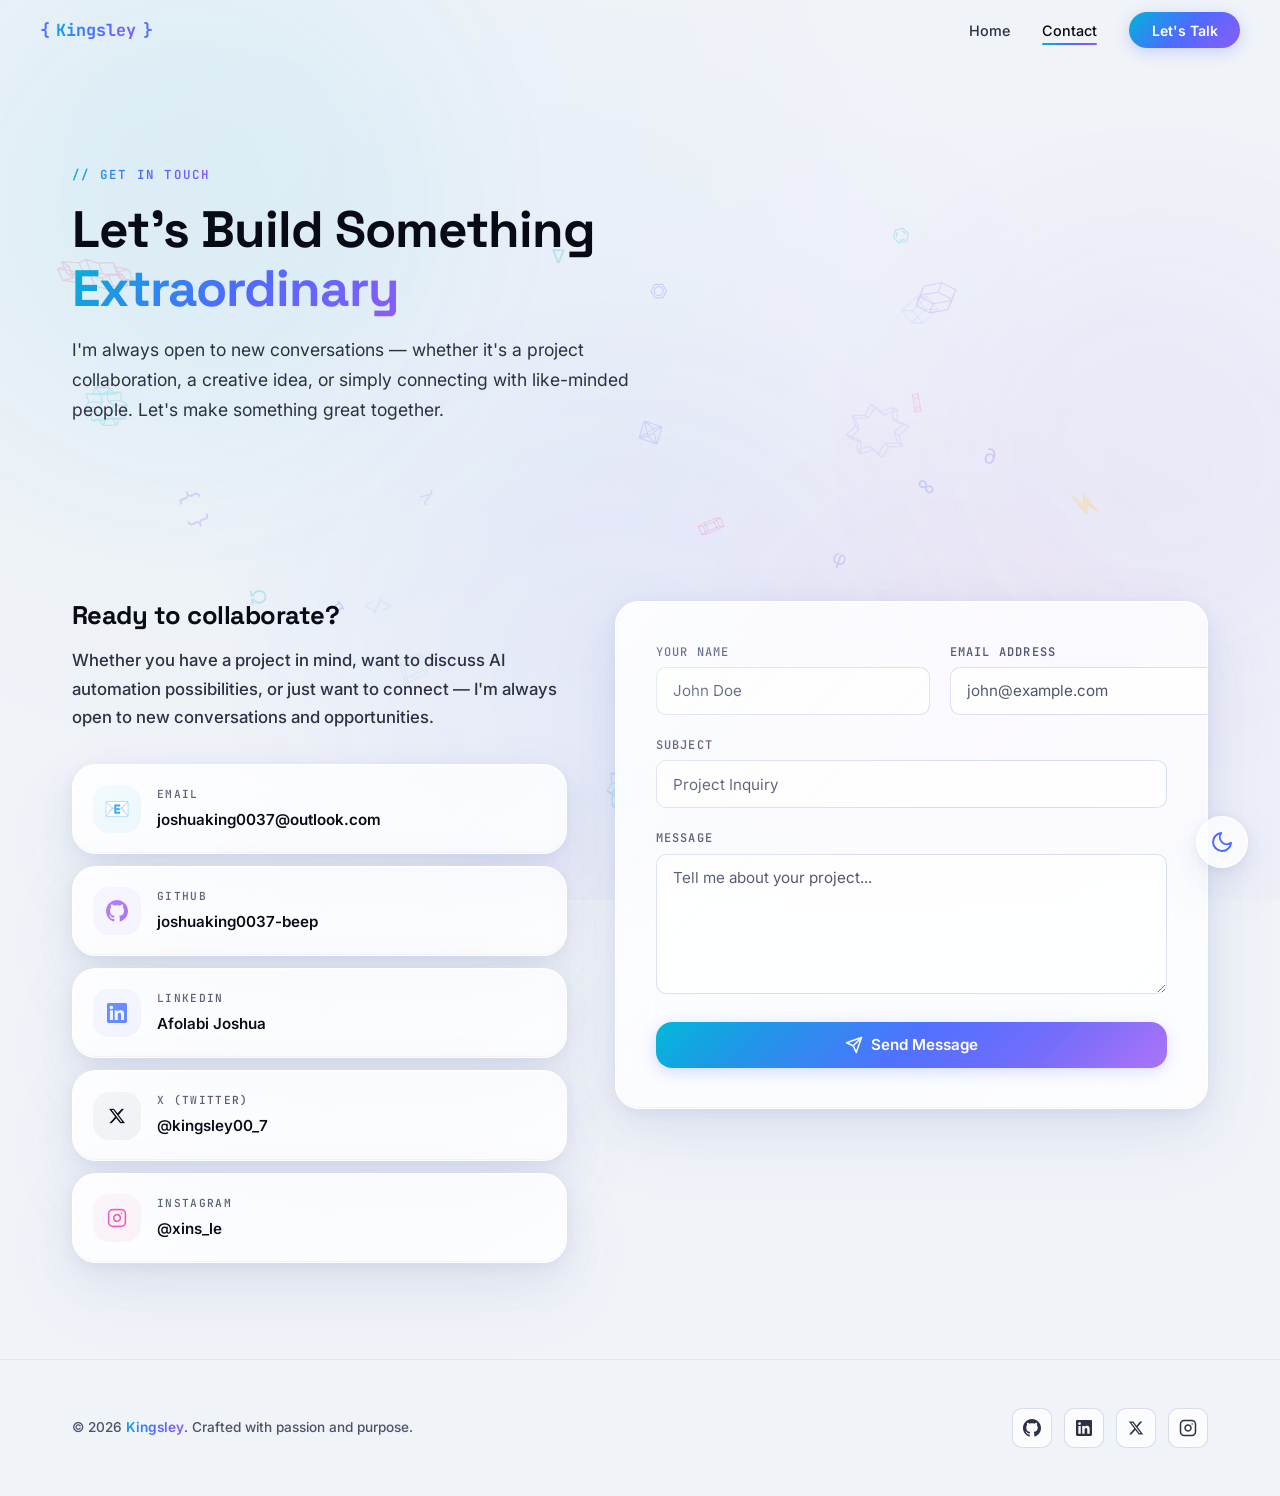
==== commit 15c90a0c: "feat: add dark/light mode toggle, enhanced 3D background, n8n workflow layout" ====
--- a/contact.html
+++ b/contact.html
@@ -14,6 +14,13 @@
   <link rel="preconnect" href="https://fonts.gstatic.com" crossorigin>
   <link href="https://fonts.googleapis.com/css2?family=Inter:wght@300;400;500;600;700;800;900&family=JetBrains+Mono:wght@400;500;600&family=Space+Grotesk:wght@500;600;700;800&display=swap" rel="stylesheet">
   <link rel="stylesheet" href="style.css">
+  <!-- Apply saved theme before paint to prevent flash -->
+  <script>
+    (function() {
+      var t = localStorage.getItem('portfolio-theme') || 'light';
+      document.documentElement.setAttribute('data-theme', t);
+    })();
+  </script>
 </head>
 <body>
 
@@ -25,6 +32,16 @@
     <div class="bg-orb bg-orb--3"></div>
     <div class="bg-orb bg-orb--4"></div>
   </div>
+
+  <!-- ========== Theme Toggle ========== -->
+  <button class="theme-toggle" id="themeToggle" aria-label="Toggle dark/light mode" title="Switch theme">
+    <svg class="icon-sun" xmlns="http://www.w3.org/2000/svg" width="24" height="24" viewBox="0 0 24 24" fill="none" stroke="currentColor" stroke-width="2" stroke-linecap="round" stroke-linejoin="round">
+      <circle cx="12" cy="12" r="5"/><line x1="12" y1="1" x2="12" y2="3"/><line x1="12" y1="21" x2="12" y2="23"/><line x1="4.22" y1="4.22" x2="5.64" y2="5.64"/><line x1="18.36" y1="18.36" x2="19.78" y2="19.78"/><line x1="1" y1="12" x2="3" y2="12"/><line x1="21" y1="12" x2="23" y2="12"/><line x1="4.22" y1="19.78" x2="5.64" y2="18.36"/><line x1="18.36" y1="5.64" x2="19.78" y2="4.22"/>
+    </svg>
+    <svg class="icon-moon" xmlns="http://www.w3.org/2000/svg" width="24" height="24" viewBox="0 0 24 24" fill="none" stroke="currentColor" stroke-width="2" stroke-linecap="round" stroke-linejoin="round">
+      <path d="M21 12.79A9 9 0 1 1 11.21 3 7 7 0 0 0 21 12.79z"/>
+    </svg>
+  </button>
 
   <!-- ========== Navigation ========== -->
   <nav class="nav" id="navbar">
--- a/style.css
+++ b/style.css
@@ -1,11 +1,12 @@
 /* ========================================================
-   LIQUID GLASS PORTFOLIO — Light 3D Glass Design System
-   Soft whites, prismatic refractions, 3D depth
+   LIQUID GLASS PORTFOLIO — Light/Dark 3D Glass Design System
+   Soft whites & deep navies, prismatic refractions, 3D depth
+   Includes: Theme Toggle, n8n Workflow Layout, Enhanced Contrast
    ======================================================== */
 
 @import url('https://fonts.googleapis.com/css2?family=Inter:wght@300;400;500;600;700;800;900&family=JetBrains+Mono:wght@400;500;600&family=Space+Grotesk:wght@500;600;700;800&display=swap');
 
-/* ---------- Design Tokens ---------- */
+/* ---------- Design Tokens (Light Mode — Default) ---------- */
 :root {
   /* Light backgrounds */
   --bg-base: #f0f3f8;
@@ -70,11 +71,36 @@
     rgba(255, 100, 200, 0.08) 100%
   );
 
-  /* Text */
+  /* Text — high contrast for readability */
   --text-primary: #080a14;
   --text-secondary: #2c3144;
   --text-tertiary: #4c5268;
   --text-white: #ffffff;
+
+  /* Nav scrolled background */
+  --nav-scrolled-bg: rgba(240, 243, 248, 0.7);
+  --nav-scrolled-border: rgba(180, 195, 225, 0.3);
+  --nav-scrolled-shadow: rgba(100, 120, 180, 0.06);
+
+  /* Mobile nav panel */
+  --mobile-nav-bg: rgba(240, 243, 248, 0.95);
+
+  /* Body radial overlays */
+  --body-radial-1: rgba(0, 180, 216, 0.04);
+  --body-radial-2: rgba(139, 92, 246, 0.04);
+  --body-radial-3: rgba(77, 107, 255, 0.03);
+
+  /* Selection */
+  --selection-bg: rgba(77, 107, 255, 0.15);
+  --selection-color: var(--accent-blue);
+
+  /* Scrollbar */
+  --scrollbar-track: var(--bg-base);
+  --scrollbar-thumb: rgba(140,160,200,0.25);
+  --scrollbar-thumb-hover: rgba(140,160,200,0.4);
+
+  /* Canvas opacity */
+  --canvas-opacity: 0.45;
 
   /* Fonts */
   --font-sans: 'Inter', -apple-system, BlinkMacSystemFont, sans-serif;
@@ -94,6 +120,78 @@
   --duration-fast: 0.2s;
   --duration-normal: 0.4s;
   --duration-slow: 0.7s;
+}
+
+/* ---------- Design Tokens (Dark Mode) ---------- */
+[data-theme="dark"] {
+  --bg-base: #0d1117;
+  --bg-page: #161b22;
+  --bg-warm: #1a1f2b;
+  --bg-white: #21262d;
+
+  --glass-bg: rgba(30, 38, 55, 0.72);
+  --glass-bg-hover: rgba(40, 50, 70, 0.82);
+  --glass-bg-solid: rgba(30, 38, 55, 0.92);
+  --glass-border: rgba(60, 80, 120, 0.45);
+  --glass-border-inner: rgba(60, 80, 120, 0.35);
+  --glass-border-hover: rgba(100, 140, 255, 0.6);
+
+  --shadow-glass:
+    0 2px 8px rgba(0, 0, 0, 0.25),
+    0 8px 24px rgba(0, 0, 0, 0.2),
+    0 20px 60px rgba(0, 0, 0, 0.15);
+  --shadow-glass-hover:
+    0 4px 16px rgba(77, 107, 255, 0.15),
+    0 12px 36px rgba(0, 0, 0, 0.3),
+    0 28px 80px rgba(0, 0, 0, 0.2);
+  --shadow-glass-3d:
+    0 1px 0 rgba(255,255,255,0.06) inset,
+    0 -1px 0 rgba(0,0,0,0.2) inset,
+    0 4px 12px rgba(0, 0, 0, 0.2),
+    0 12px 40px rgba(0, 0, 0, 0.18),
+    0 30px 80px rgba(0, 0, 0, 0.12);
+
+  --gradient-glass-shine: linear-gradient(
+    135deg,
+    rgba(255,255,255,0.1) 0%,
+    rgba(255,255,255,0.04) 20%,
+    transparent 50%,
+    rgba(255,255,255,0.02) 80%,
+    rgba(255,255,255,0.06) 100%
+  );
+  --gradient-prism: linear-gradient(
+    135deg,
+    rgba(255, 100, 100, 0.06) 0%,
+    rgba(255, 200, 100, 0.04) 20%,
+    rgba(100, 255, 150, 0.04) 40%,
+    rgba(100, 200, 255, 0.06) 60%,
+    rgba(180, 130, 255, 0.06) 80%,
+    rgba(255, 100, 200, 0.04) 100%
+  );
+
+  /* Text — bright for dark backgrounds */
+  --text-primary: #e6edf3;
+  --text-secondary: #b0bec5;
+  --text-tertiary: #8b949e;
+
+  --nav-scrolled-bg: rgba(13, 17, 23, 0.75);
+  --nav-scrolled-border: rgba(60, 80, 120, 0.3);
+  --nav-scrolled-shadow: rgba(0, 0, 0, 0.2);
+
+  --mobile-nav-bg: rgba(22, 27, 34, 0.96);
+
+  --body-radial-1: rgba(0, 180, 216, 0.06);
+  --body-radial-2: rgba(139, 92, 246, 0.06);
+  --body-radial-3: rgba(77, 107, 255, 0.05);
+
+  --selection-bg: rgba(77, 107, 255, 0.3);
+  --selection-color: #a5c4ff;
+
+  --scrollbar-track: #0d1117;
+  --scrollbar-thumb: rgba(100, 120, 180, 0.3);
+  --scrollbar-thumb-hover: rgba(100, 120, 180, 0.5);
+
+  --canvas-opacity: 0.55;
 }
 
 /* ---------- Reset ---------- */
@@ -107,19 +205,83 @@
   overflow-x: hidden;
   -webkit-font-smoothing: antialiased;
   /* Subtle background texture */
-  background-image: radial-gradient(circle at 20% 20%, rgba(0, 180, 216, 0.04) 0%, transparent 50%),
-                    radial-gradient(circle at 80% 80%, rgba(139, 92, 246, 0.04) 0%, transparent 50%),
-                    radial-gradient(circle at 50% 50%, rgba(77, 107, 255, 0.03) 0%, transparent 60%);
+  background-image: radial-gradient(circle at 20% 20%, var(--body-radial-1) 0%, transparent 50%),
+                    radial-gradient(circle at 80% 80%, var(--body-radial-2) 0%, transparent 50%),
+                    radial-gradient(circle at 50% 50%, var(--body-radial-3) 0%, transparent 60%);
   background-attachment: fixed;
-}
-::selection { background: rgba(77, 107, 255, 0.15); color: var(--accent-blue); }
+  transition: background-color 0.4s ease, color 0.4s ease;
+}
+::selection { background: var(--selection-bg); color: var(--selection-color); }
 a { color: inherit; text-decoration: none; }
 img { max-width: 100%; display: block; }
-h1, h2, h3, h4, h5, h6 { font-family: var(--font-display); letter-spacing: -0.02em; line-height: 1.15; color: var(--text-primary); }
+h1, h2, h3, h4, h5, h6 {
+  font-family: var(--font-display);
+  letter-spacing: -0.02em;
+  line-height: 1.15;
+  color: var(--text-primary);
+  font-weight: 700;
+}
+
+/* ---------- Theme Toggle Button ---------- */
+.theme-toggle {
+  position: fixed;
+  bottom: 2rem;
+  right: 2rem;
+  z-index: 200;
+  width: 52px;
+  height: 52px;
+  border-radius: 50%;
+  border: 1px solid var(--glass-border);
+  background: var(--glass-bg);
+  backdrop-filter: var(--glass-blur);
+  -webkit-backdrop-filter: var(--glass-blur);
+  box-shadow: var(--shadow-glass);
+  cursor: pointer;
+  display: flex;
+  align-items: center;
+  justify-content: center;
+  transition: transform 0.3s var(--ease-out), box-shadow 0.3s var(--ease-out), border-color 0.3s;
+  overflow: hidden;
+}
+.theme-toggle:hover {
+  transform: scale(1.1);
+  box-shadow: var(--shadow-glass-hover);
+  border-color: var(--glass-border-hover);
+}
+.theme-toggle:active {
+  transform: scale(0.95);
+}
+/* Icon container with smooth swap */
+.theme-toggle .icon-sun,
+.theme-toggle .icon-moon {
+  position: absolute;
+  width: 24px;
+  height: 24px;
+  transition: transform 0.45s var(--ease-out), opacity 0.35s ease;
+}
+.theme-toggle .icon-sun {
+  color: var(--accent-orange);
+  opacity: 0;
+  transform: rotate(90deg) scale(0.5);
+}
+.theme-toggle .icon-moon {
+  color: var(--accent-blue);
+  opacity: 1;
+  transform: rotate(0deg) scale(1);
+}
+/* When dark mode is active, swap icons */
+[data-theme="dark"] .theme-toggle .icon-sun {
+  opacity: 1;
+  transform: rotate(0deg) scale(1);
+}
+[data-theme="dark"] .theme-toggle .icon-moon {
+  opacity: 0;
+  transform: rotate(-90deg) scale(0.5);
+}
 
 /* ---------- Animated Background ---------- */
 .bg-mesh { position: fixed; inset: 0; z-index: 0; pointer-events: none; overflow: hidden; }
-.bg-canvas { position: absolute; inset: 0; z-index: 1; pointer-events: none; opacity: 0.45; }
+.bg-canvas { position: absolute; inset: 0; z-index: 1; pointer-events: none; opacity: var(--canvas-opacity); transition: opacity 0.5s ease; }
 .bg-orb {
   position: absolute; border-radius: 50%; opacity: 0.4;
   animation: orbFloat 20s ease-in-out infinite;
@@ -144,6 +306,11 @@
 .section-divider { width: 100%; height: 1px; background: linear-gradient(90deg, transparent, rgba(140,160,200,0.2), transparent); max-width: 1200px; margin: 0 auto; }
 
 .eyebrow {
+  font-family: var(--font-mono); font-size: 0.78rem; font-weight: 600; letter-spacing: 0.18em; text-transform: uppercase;
+  background: var(--gradient-primary); -webkit-background-clip: text; -webkit-text-fill-color: transparent; background-clip: text;
+  display: inline-block; margin-bottom: 1rem;
+}
+.section-eyebrow {
   font-family: var(--font-mono); font-size: 0.78rem; font-weight: 600; letter-spacing: 0.18em; text-transform: uppercase;
   background: var(--gradient-primary); -webkit-background-clip: text; -webkit-text-fill-color: transparent; background-clip: text;
   display: inline-block; margin-bottom: 1rem;
@@ -166,7 +333,8 @@
   transition:
     transform var(--duration-normal) var(--ease-out),
     box-shadow var(--duration-normal) var(--ease-out),
-    border-color var(--duration-normal) var(--ease-out);
+    border-color var(--duration-normal) var(--ease-out),
+    background var(--duration-normal) ease;
 }
 
 /* Glass top-edge highlight (3D light catch) */
@@ -231,11 +399,11 @@
   transition: all var(--duration-normal) var(--ease-out);
 }
 .nav.scrolled {
-  background: rgba(240, 243, 248, 0.7);
+  background: var(--nav-scrolled-bg);
   backdrop-filter: var(--glass-blur-heavy);
   -webkit-backdrop-filter: var(--glass-blur-heavy);
-  border-bottom: 1px solid rgba(180, 195, 225, 0.3);
-  box-shadow: 0 4px 30px rgba(100, 120, 180, 0.06);
+  border-bottom: 1px solid var(--nav-scrolled-border);
+  box-shadow: 0 4px 30px var(--nav-scrolled-shadow);
 }
 .nav-inner { max-width: 1200px; margin: 0 auto; display: flex; align-items: center; justify-content: space-between; }
 .nav-logo { font-family: var(--font-mono); font-size: 1.05rem; font-weight: 600; display: flex; align-items: center; gap: 0.4rem; }
@@ -305,7 +473,7 @@
 .hero-content { position: relative; z-index: 2; text-align: center; max-width: 800px; }
 .hero-status {
   display: inline-flex; align-items: center; gap: 0.6rem;
-  background: rgba(255,255,255,0.6); backdrop-filter: blur(12px);
+  background: var(--glass-bg); backdrop-filter: blur(12px);
   border: 1px solid rgba(0, 180, 216, 0.2);
   padding: 0.5rem 1.2rem; border-radius: var(--radius-full);
   font-family: var(--font-mono); font-size: 0.78rem; color: var(--accent-cyan);
@@ -336,6 +504,7 @@
 .hero-description {
   font-size: 1.2rem; color: var(--text-secondary); max-width: 580px;
   margin: 0 auto 2.5rem; animation: fadeInUp 0.8s var(--ease-out) 0.2s both;
+  font-weight: 500;
 }
 .hero-actions { display: flex; gap: 1rem; justify-content: center; flex-wrap: wrap; animation: fadeInUp 0.8s var(--ease-out) 0.3s both; }
 .scroll-indicator {
@@ -354,23 +523,28 @@
 
 /* ---------- About ---------- */
 .about-grid { display: grid; grid-template-columns: 1fr 1fr; gap: 3rem; align-items: start; }
-.about-text p { color: var(--text-secondary); margin-bottom: 1.5rem; font-size: 1.05rem; }
-.about-text p strong { color: var(--text-primary); font-weight: 600; }
+.about-text p { color: var(--text-secondary); margin-bottom: 1.5rem; font-size: 1.05rem; font-weight: 500; }
+.about-text p strong { color: var(--text-primary); font-weight: 700; }
 .about-stats { display: grid; grid-template-columns: 1fr 1fr; gap: 1.25rem; perspective: 800px; }
 .stat-card { padding: 2rem; text-align: center; transform: translateZ(0); }
+.stat-card .stat-number {
+  font-family: var(--font-display); font-size: 2.4rem; font-weight: 900;
+  background: var(--gradient-primary); -webkit-background-clip: text; -webkit-text-fill-color: transparent; background-clip: text;
+  line-height: 1; margin-bottom: 0.25rem;
+}
 .stat-card .stat-value {
   font-family: var(--font-display); font-size: 2.4rem; font-weight: 900;
   background: var(--gradient-primary); -webkit-background-clip: text; -webkit-text-fill-color: transparent; background-clip: text;
   line-height: 1; margin-bottom: 0.25rem;
 }
-.stat-card .stat-label { font-family: var(--font-mono); font-size: 0.72rem; letter-spacing: 0.12em; text-transform: uppercase; color: var(--text-tertiary); }
+.stat-card .stat-label { font-family: var(--font-mono); font-size: 0.72rem; letter-spacing: 0.12em; text-transform: uppercase; color: var(--text-tertiary); font-weight: 600; }
 
 .skills-cloud { display: flex; flex-wrap: wrap; gap: 0.5rem; margin-top: 2rem; }
 .skill-tag {
   font-family: var(--font-mono); font-size: 0.78rem; padding: 0.4rem 0.9rem;
   border-radius: var(--radius-full); background: rgba(0, 180, 216, 0.06);
   border: 1px solid rgba(0, 180, 216, 0.15); color: var(--accent-cyan);
-  transition: all var(--duration-fast);
+  transition: all var(--duration-fast); font-weight: 500;
 }
 .skill-tag:hover { background: rgba(0, 180, 216, 0.12); border-color: rgba(0, 180, 216, 0.3); transform: translateY(-2px); }
 .skill-tag--purple { background: rgba(139, 92, 246, 0.06); border-color: rgba(139, 92, 246, 0.15); color: var(--accent-purple); }
@@ -392,18 +566,19 @@
 .project-card:hover { transform: translateY(-8px) rotateX(2deg); }
 .project-card .project-image { width: 100%; height: 200px; position: relative; overflow: hidden; display: flex; align-items: center; justify-content: center; }
 .project-card .project-icon { font-size: 3.5rem; z-index: 1; position: relative; filter: drop-shadow(0 4px 8px rgba(0,0,0,0.1)); }
-.project-card .project-image::after { content: ''; position: absolute; inset: 0; background: linear-gradient(to top, rgba(255,255,255,0.95), rgba(255,255,255,0.3) 60%); z-index: 2; }
+.project-card .project-image::after { content: ''; position: absolute; inset: 0; background: linear-gradient(to top, var(--glass-bg-solid), rgba(255,255,255,0.3) 60%); z-index: 2; }
 .project-card .project-body { padding: 1.75rem; position: relative; z-index: 3; }
+.project-header { display: flex; align-items: center; gap: 0.75rem; margin-bottom: 0.75rem; padding: 1.5rem 1.75rem 0; position: relative; z-index: 3; }
 .project-card .project-type { font-family: var(--font-mono); font-size: 0.7rem; letter-spacing: 0.15em; text-transform: uppercase; color: var(--accent-purple); margin-bottom: 0.5rem; font-weight: 600; }
-.project-card .project-name { font-size: 1.35rem; font-weight: 700; margin-bottom: 0.5rem; }
-.project-card .project-desc { color: var(--text-secondary); font-size: 0.92rem; margin-bottom: 1.5rem; line-height: 1.65; }
-.project-card .project-tech { display: flex; flex-wrap: wrap; gap: 0.3rem; margin-bottom: 1rem; }
+.project-card .project-name { font-size: 1.35rem; font-weight: 700; margin-bottom: 0.5rem; padding: 0 1.75rem; position: relative; z-index: 3; }
+.project-card .project-desc { color: var(--text-secondary); font-size: 0.92rem; margin-bottom: 1.5rem; line-height: 1.65; padding: 0 1.75rem; position: relative; z-index: 3; font-weight: 500; }
+.project-card .project-tech { display: flex; flex-wrap: wrap; gap: 0.3rem; margin-bottom: 1rem; padding: 0 1.75rem; position: relative; z-index: 3; }
 .project-card .project-tech span {
   font-family: var(--font-mono); font-size: 0.7rem; padding: 0.25rem 0.65rem;
   border-radius: var(--radius-full); background: rgba(77, 107, 255, 0.06);
   border: 1px solid rgba(77, 107, 255, 0.12); color: var(--accent-blue);
 }
-.project-card .view-project { font-size: 0.85rem; font-weight: 600; color: var(--accent-blue); display: inline-flex; align-items: center; gap: 0.4rem; transition: gap var(--duration-fast); }
+.project-card .view-project { font-size: 0.85rem; font-weight: 600; color: var(--accent-blue); display: inline-flex; align-items: center; gap: 0.4rem; transition: gap var(--duration-fast); padding: 0 1.75rem 1.75rem; position: relative; z-index: 3; }
 .project-card:hover .view-project { gap: 0.8rem; color: var(--accent-purple); }
 
 .project-card--cyan .project-image { background: linear-gradient(135deg, rgba(0, 180, 216, 0.1), rgba(77, 107, 255, 0.08), rgba(240,243,248,0.5)); }
@@ -416,9 +591,9 @@
 .page-header .page-icon { font-size: 4rem; margin-bottom: 1.5rem; display: block; filter: drop-shadow(0 8px 16px rgba(0,0,0,0.08)); }
 .page-header .page-category { font-family: var(--font-mono); font-size: 0.78rem; letter-spacing: 0.18em; text-transform: uppercase; color: var(--accent-purple); margin-bottom: 0.75rem; display: block; font-weight: 600; }
 .page-header h1 { font-size: clamp(2.2rem, 5vw, 3.5rem); font-weight: 800; margin-bottom: 1rem; }
-.page-header .page-lead { color: var(--text-secondary); font-size: 1.15rem; max-width: 640px; margin: 0 auto 2rem; }
+.page-header .page-lead { color: var(--text-secondary); font-size: 1.15rem; max-width: 640px; margin: 0 auto 2rem; font-weight: 500; }
 .page-header .page-meta { display: flex; gap: 2rem; justify-content: center; flex-wrap: wrap; }
-.page-header .meta-item { display: flex; align-items: center; gap: 0.5rem; font-family: var(--font-mono); font-size: 0.8rem; color: var(--text-tertiary); }
+.page-header .meta-item { display: flex; align-items: center; gap: 0.5rem; font-family: var(--font-mono); font-size: 0.8rem; color: var(--text-tertiary); font-weight: 500; }
 .page-header .meta-item svg { width: 16px; height: 16px; color: var(--accent-blue); }
 
 .project-content { padding: 0 0 6rem; }
@@ -427,9 +602,9 @@
 .doc-section { margin-bottom: 3rem; }
 .doc-section h2 { font-size: 1.6rem; font-weight: 700; margin-bottom: 1rem; padding-bottom: 0.75rem; border-bottom: 1px solid rgba(140,160,200,0.15); }
 .doc-section h3 { font-size: 1.2rem; font-weight: 600; margin: 1.5rem 0 0.75rem; }
-.doc-section p { color: var(--text-secondary); margin-bottom: 1rem; font-size: 1rem; line-height: 1.8; }
+.doc-section p { color: var(--text-secondary); margin-bottom: 1rem; font-size: 1rem; line-height: 1.8; font-weight: 500; }
 .doc-section ul, .doc-section ol { color: var(--text-secondary); margin-bottom: 1rem; padding-left: 1.5rem; }
-.doc-section li { margin-bottom: 0.5rem; line-height: 1.7; }
+.doc-section li { margin-bottom: 0.5rem; line-height: 1.7; font-weight: 500; }
 .doc-section li::marker { color: var(--accent-blue); }
 .doc-section code {
   font-family: var(--font-mono); font-size: 0.88rem; padding: 0.15rem 0.5rem;
@@ -437,8 +612,8 @@
   border-radius: 4px; color: var(--accent-blue);
 }
 .doc-section pre {
-  background: rgba(255,255,255,0.6); backdrop-filter: blur(8px);
-  border: 1px solid rgba(180,195,225,0.3); border-radius: var(--radius-md);
+  background: var(--glass-bg); backdrop-filter: blur(8px);
+  border: 1px solid var(--glass-border); border-radius: var(--radius-md);
   padding: 1.5rem; margin-bottom: 1.5rem; overflow-x: auto;
   font-family: var(--font-mono); font-size: 0.88rem; line-height: 1.6;
   color: var(--text-primary); box-shadow: 0 4px 15px rgba(100,120,180,0.04);
@@ -448,10 +623,10 @@
 .feature-list { display: grid; gap: 0.75rem; margin-bottom: 1.5rem; }
 .feature-item {
   display: flex; gap: 1rem; padding: 1rem 1.25rem; border-radius: var(--radius-md);
-  background: rgba(255,255,255,0.5); border: 1px solid rgba(180,195,225,0.2);
+  background: var(--glass-bg); border: 1px solid var(--glass-border-inner);
   transition: all var(--duration-fast); backdrop-filter: blur(8px);
 }
-.feature-item:hover { background: rgba(255,255,255,0.7); border-color: rgba(77, 107, 255, 0.2); transform: translateX(4px); }
+.feature-item:hover { background: var(--glass-bg-hover); border-color: rgba(77, 107, 255, 0.2); transform: translateX(4px); }
 .feature-icon { font-size: 1.4rem; flex-shrink: 0; margin-top: 2px; }
 .feature-text h4 { font-size: 0.95rem; font-weight: 600; margin-bottom: 0.25rem; font-family: var(--font-sans); }
 .feature-text p { font-size: 0.88rem; color: var(--text-secondary); margin: 0; }
@@ -464,29 +639,166 @@
 .sidebar-links { display: flex; flex-direction: column; gap: 0.75rem; }
 .sidebar-links a {
   display: flex; align-items: center; gap: 0.6rem; padding: 0.75rem 1rem;
-  border-radius: var(--radius-sm); background: rgba(255,255,255,0.4);
-  border: 1px solid rgba(180,195,225,0.2); font-size: 0.88rem; font-weight: 500;
+  border-radius: var(--radius-sm); background: var(--glass-bg);
+  border: 1px solid var(--glass-border-inner); font-size: 0.88rem; font-weight: 500;
   color: var(--text-secondary); transition: all var(--duration-fast);
 }
-.sidebar-links a:hover { background: rgba(255,255,255,0.7); border-color: rgba(77, 107, 255, 0.3); color: var(--accent-blue); }
+.sidebar-links a:hover { background: var(--glass-bg-hover); border-color: rgba(77, 107, 255, 0.3); color: var(--accent-blue); }
 .sidebar-links a svg { width: 18px; height: 18px; flex-shrink: 0; }
 .sidebar-toc { list-style: none; }
 .sidebar-toc li { margin-bottom: 0.5rem; }
-.sidebar-toc a { font-size: 0.85rem; color: var(--text-tertiary); transition: color var(--duration-fast); display: block; padding: 0.25rem 0; }
+.sidebar-toc a { font-size: 0.85rem; color: var(--text-tertiary); transition: color var(--duration-fast); display: block; padding: 0.25rem 0; font-weight: 500; }
 .sidebar-toc a:hover { color: var(--accent-blue); }
 .sidebar-toc a::after { display: none; }
 
 /* Breadcrumb */
 .breadcrumb { display: flex; align-items: center; gap: 0.5rem; padding-top: 6rem; margin-bottom: -3rem; position: relative; z-index: 1; }
-.breadcrumb a { font-size: 0.85rem; color: var(--text-tertiary); transition: color var(--duration-fast); }
+.breadcrumb a { font-size: 0.85rem; color: var(--text-tertiary); transition: color var(--duration-fast); font-weight: 500; }
 .breadcrumb a:hover { color: var(--accent-blue); }
 .breadcrumb .separator { color: var(--text-tertiary); font-size: 0.75rem; }
-.breadcrumb .current { font-size: 0.85rem; color: var(--text-secondary); }
+.breadcrumb .current { font-size: 0.85rem; color: var(--text-secondary); font-weight: 500; }
+
+/* ---------- n8n Workflow Layout Section ---------- */
+.n8n-section {
+  padding: 4rem 0;
+  position: relative;
+}
+.n8n-section .section-header {
+  text-align: center;
+  margin-bottom: 3rem;
+}
+.n8n-workflow-container {
+  position: relative;
+  padding: 2.5rem;
+  border-radius: var(--radius-lg);
+  overflow: hidden;
+}
+/* Visual workflow pipeline */
+.n8n-pipeline {
+  display: flex;
+  align-items: center;
+  gap: 0;
+  overflow-x: auto;
+  padding: 2rem 0;
+  position: relative;
+  justify-content: center;
+  flex-wrap: wrap;
+}
+/* Individual workflow node */
+.n8n-node {
+  display: flex;
+  flex-direction: column;
+  align-items: center;
+  gap: 0.75rem;
+  position: relative;
+  flex-shrink: 0;
+}
+.n8n-node-card {
+  width: 140px;
+  padding: 1.25rem 1rem;
+  border-radius: var(--radius-md);
+  background: var(--glass-bg);
+  border: 1px solid var(--glass-border);
+  box-shadow: var(--shadow-glass);
+  text-align: center;
+  transition: all 0.3s var(--ease-out);
+  cursor: default;
+  position: relative;
+  z-index: 2;
+}
+.n8n-node-card:hover {
+  transform: translateY(-6px);
+  box-shadow: var(--shadow-glass-hover);
+  border-color: var(--glass-border-hover);
+}
+.n8n-node-icon {
+  font-size: 2rem;
+  margin-bottom: 0.5rem;
+  display: block;
+}
+.n8n-node-label {
+  font-family: var(--font-mono);
+  font-size: 0.72rem;
+  font-weight: 600;
+  letter-spacing: 0.05em;
+  color: var(--text-primary);
+  text-transform: uppercase;
+}
+.n8n-node-sublabel {
+  font-size: 0.7rem;
+  color: var(--text-tertiary);
+  font-weight: 500;
+  margin-top: 0.15rem;
+}
+/* Connector arrows between nodes */
+.n8n-connector {
+  display: flex;
+  align-items: center;
+  justify-content: center;
+  width: 60px;
+  flex-shrink: 0;
+  position: relative;
+  z-index: 1;
+}
+.n8n-connector svg {
+  color: var(--accent-blue);
+  opacity: 0.5;
+}
+/* Accent colors for different node types */
+.n8n-node--trigger .n8n-node-card { border-color: rgba(14, 165, 160, 0.4); }
+.n8n-node--trigger .n8n-node-icon { color: var(--accent-teal); }
+.n8n-node--ai .n8n-node-card { border-color: rgba(139, 92, 246, 0.4); }
+.n8n-node--ai .n8n-node-icon { color: var(--accent-purple); }
+.n8n-node--action .n8n-node-card { border-color: rgba(0, 180, 216, 0.4); }
+.n8n-node--action .n8n-node-icon { color: var(--accent-cyan); }
+.n8n-node--output .n8n-node-card { border-color: rgba(77, 107, 255, 0.4); }
+.n8n-node--output .n8n-node-icon { color: var(--accent-blue); }
+.n8n-node--decision .n8n-node-card { border-color: rgba(232, 67, 147, 0.4); }
+.n8n-node--decision .n8n-node-icon { color: var(--accent-pink); }
+
+/* Workflow description cards */
+.n8n-details-grid {
+  display: grid;
+  grid-template-columns: repeat(auto-fit, minmax(280px, 1fr));
+  gap: 1.25rem;
+  margin-top: 2.5rem;
+}
+.n8n-detail-card {
+  padding: 1.5rem;
+  border-radius: var(--radius-md);
+  background: var(--glass-bg);
+  border: 1px solid var(--glass-border-inner);
+  backdrop-filter: blur(8px);
+  transition: all 0.3s var(--ease-out);
+}
+.n8n-detail-card:hover {
+  transform: translateY(-4px);
+  border-color: rgba(77, 107, 255, 0.25);
+  box-shadow: var(--shadow-glass-hover);
+}
+.n8n-detail-card h4 {
+  font-size: 1rem;
+  font-weight: 700;
+  margin-bottom: 0.5rem;
+  color: var(--text-primary);
+  font-family: var(--font-sans);
+}
+.n8n-detail-card p {
+  font-size: 0.88rem;
+  color: var(--text-secondary);
+  line-height: 1.65;
+  font-weight: 500;
+}
+.n8n-detail-icon {
+  font-size: 1.5rem;
+  margin-bottom: 0.75rem;
+  display: block;
+}
 
 /* ---------- Contact Page ---------- */
 .contact-page-grid { display: grid; grid-template-columns: 1fr 1.2fr; gap: 3rem; align-items: start; }
 .contact-info h3 { font-size: 1.6rem; font-weight: 700; margin-bottom: 1rem; }
-.contact-info > p { color: var(--text-secondary); margin-bottom: 2rem; font-size: 1.05rem; }
+.contact-info > p { color: var(--text-secondary); margin-bottom: 2rem; font-size: 1.05rem; font-weight: 500; }
 .contact-channels { display: flex; flex-direction: column; gap: 0.75rem; }
 .contact-link { display: flex; align-items: center; gap: 1rem; padding: 1.25rem; transition: all var(--duration-normal); }
 .contact-link:hover { transform: translateX(8px); }
@@ -499,16 +811,16 @@
 .contact-icon--linkedin { background: rgba(77, 107, 255, 0.08); color: var(--accent-blue); }
 .contact-icon--x { background: rgba(26, 29, 46, 0.06); color: var(--text-primary); }
 .contact-icon--instagram { background: rgba(232, 67, 147, 0.08); color: var(--accent-pink); }
-.contact-details .contact-label { font-family: var(--font-mono); font-size: 0.7rem; letter-spacing: 0.12em; text-transform: uppercase; color: var(--text-tertiary); display: block; margin-bottom: 2px; }
-.contact-details .contact-value { color: var(--text-primary); font-weight: 500; font-size: 0.95rem; }
+.contact-details .contact-label { font-family: var(--font-mono); font-size: 0.7rem; letter-spacing: 0.12em; text-transform: uppercase; color: var(--text-tertiary); display: block; margin-bottom: 2px; font-weight: 600; }
+.contact-details .contact-value { color: var(--text-primary); font-weight: 600; font-size: 0.95rem; }
 
 .contact-form-card { padding: 2.5rem; }
 .contact-form { display: flex; flex-direction: column; gap: 1.25rem; }
 .form-row { display: grid; grid-template-columns: 1fr 1fr; gap: 1.25rem; }
 .form-group { display: flex; flex-direction: column; gap: 0.3rem; }
-.form-group label { font-family: var(--font-mono); font-size: 0.75rem; letter-spacing: 0.1em; text-transform: uppercase; color: var(--text-tertiary); }
+.form-group label { font-family: var(--font-mono); font-size: 0.75rem; letter-spacing: 0.1em; text-transform: uppercase; color: var(--text-tertiary); font-weight: 600; }
 .form-group input, .form-group textarea, .form-group select {
-  background: rgba(255,255,255,0.6); border: 1px solid rgba(180,195,225,0.3);
+  background: var(--glass-bg); border: 1px solid var(--glass-border-inner);
   border-radius: var(--radius-sm); padding: 0.85rem 1rem; color: var(--text-primary);
   font-family: var(--font-sans); font-size: 0.95rem;
   transition: border-color var(--duration-fast), box-shadow var(--duration-fast), background var(--duration-fast);
@@ -516,20 +828,26 @@
 }
 .form-group input:focus, .form-group textarea:focus, .form-group select:focus {
   border-color: var(--accent-blue); box-shadow: 0 0 0 3px rgba(77, 107, 255, 0.08);
-  background: rgba(255,255,255,0.8);
+  background: var(--glass-bg-hover);
 }
 .form-group input::placeholder, .form-group textarea::placeholder { color: var(--text-tertiary); }
 .form-group textarea { min-height: 140px; }
+
+/* Form success message styling */
+.form-success { text-align: center; padding: 2rem 0; }
+.form-success .success-icon { font-size: 3rem; margin-bottom: 1rem; }
+.form-success h3 { font-size: 1.5rem; font-weight: 700; margin-bottom: 0.5rem; }
+.form-success p { color: var(--text-secondary); margin-bottom: 1.5rem; font-weight: 500; }
 
 /* ---------- Footer ---------- */
 .footer { position: relative; z-index: 1; padding: 3rem 0; border-top: 1px solid rgba(140,160,200,0.15); }
 .footer-inner { display: flex; align-items: center; justify-content: space-between; flex-wrap: wrap; gap: 1rem; }
-.footer-copy { font-size: 0.85rem; color: var(--text-tertiary); }
+.footer-copy { font-size: 0.85rem; color: var(--text-tertiary); font-weight: 500; }
 .footer-copy .highlight { background: var(--gradient-primary); -webkit-background-clip: text; -webkit-text-fill-color: transparent; background-clip: text; font-weight: 600; }
 .footer-socials { display: flex; gap: 0.75rem; }
 .footer-socials a {
   width: 40px; height: 40px; border-radius: var(--radius-sm); display: flex; align-items: center; justify-content: center;
-  background: rgba(255,255,255,0.5); border: 1px solid rgba(180,195,225,0.25); color: var(--text-secondary);
+  background: var(--glass-bg); border: 1px solid var(--glass-border-inner); color: var(--text-secondary);
   transition: all var(--duration-fast); backdrop-filter: blur(8px);
 }
 .footer-socials a:hover { border-color: var(--accent-blue); color: var(--accent-blue); transform: translateY(-3px); box-shadow: 0 6px 20px rgba(77, 107, 255, 0.12); }
@@ -550,14 +868,17 @@
   .project-sidebar { position: static; }
   .projects-grid { grid-template-columns: 1fr; }
   .form-row { grid-template-columns: 1fr; }
+  .n8n-pipeline { flex-direction: column; }
+  .n8n-connector { transform: rotate(90deg); width: auto; height: 40px; }
+  .n8n-details-grid { grid-template-columns: 1fr; }
 }
 @media (max-width: 640px) {
   .nav-links {
     position: fixed; top: 0; right: -100%; width: 80%; max-width: 320px; height: 100vh;
-    background: rgba(240, 243, 248, 0.95); backdrop-filter: var(--glass-blur-heavy);
+    background: var(--mobile-nav-bg); backdrop-filter: var(--glass-blur-heavy);
     flex-direction: column; align-items: flex-start; padding: 5rem 2rem 2rem; gap: 1.5rem;
-    border-left: 1px solid rgba(180,195,225,0.3); transition: right var(--duration-normal);
-    box-shadow: -10px 0 40px rgba(100,120,180,0.08);
+    border-left: 1px solid var(--nav-scrolled-border); transition: right var(--duration-normal);
+    box-shadow: -10px 0 40px var(--nav-scrolled-shadow);
   }
   .nav-links.open { right: 0; }
   .nav-toggle { display: block; }
@@ -565,13 +886,14 @@
   .section { padding: 4rem 0; }
   .hero { padding: 6rem 1rem; }
   .contact-form-card { padding: 1.5rem; }
+  .theme-toggle { bottom: 1.5rem; right: 1.5rem; width: 46px; height: 46px; }
 }
 
 /* ---------- Scrollbar ---------- */
 ::-webkit-scrollbar { width: 8px; }
-::-webkit-scrollbar-track { background: var(--bg-base); }
-::-webkit-scrollbar-thumb { background: rgba(140,160,200,0.25); border-radius: var(--radius-full); }
-::-webkit-scrollbar-thumb:hover { background: rgba(140,160,200,0.4); }
+::-webkit-scrollbar-track { background: var(--scrollbar-track); }
+::-webkit-scrollbar-thumb { background: var(--scrollbar-thumb); border-radius: var(--radius-full); }
+::-webkit-scrollbar-thumb:hover { background: var(--scrollbar-thumb-hover); }
 
 /* ---------- Misc ---------- */
 @keyframes spin { from { transform: rotate(0deg); } to { transform: rotate(360deg); } }
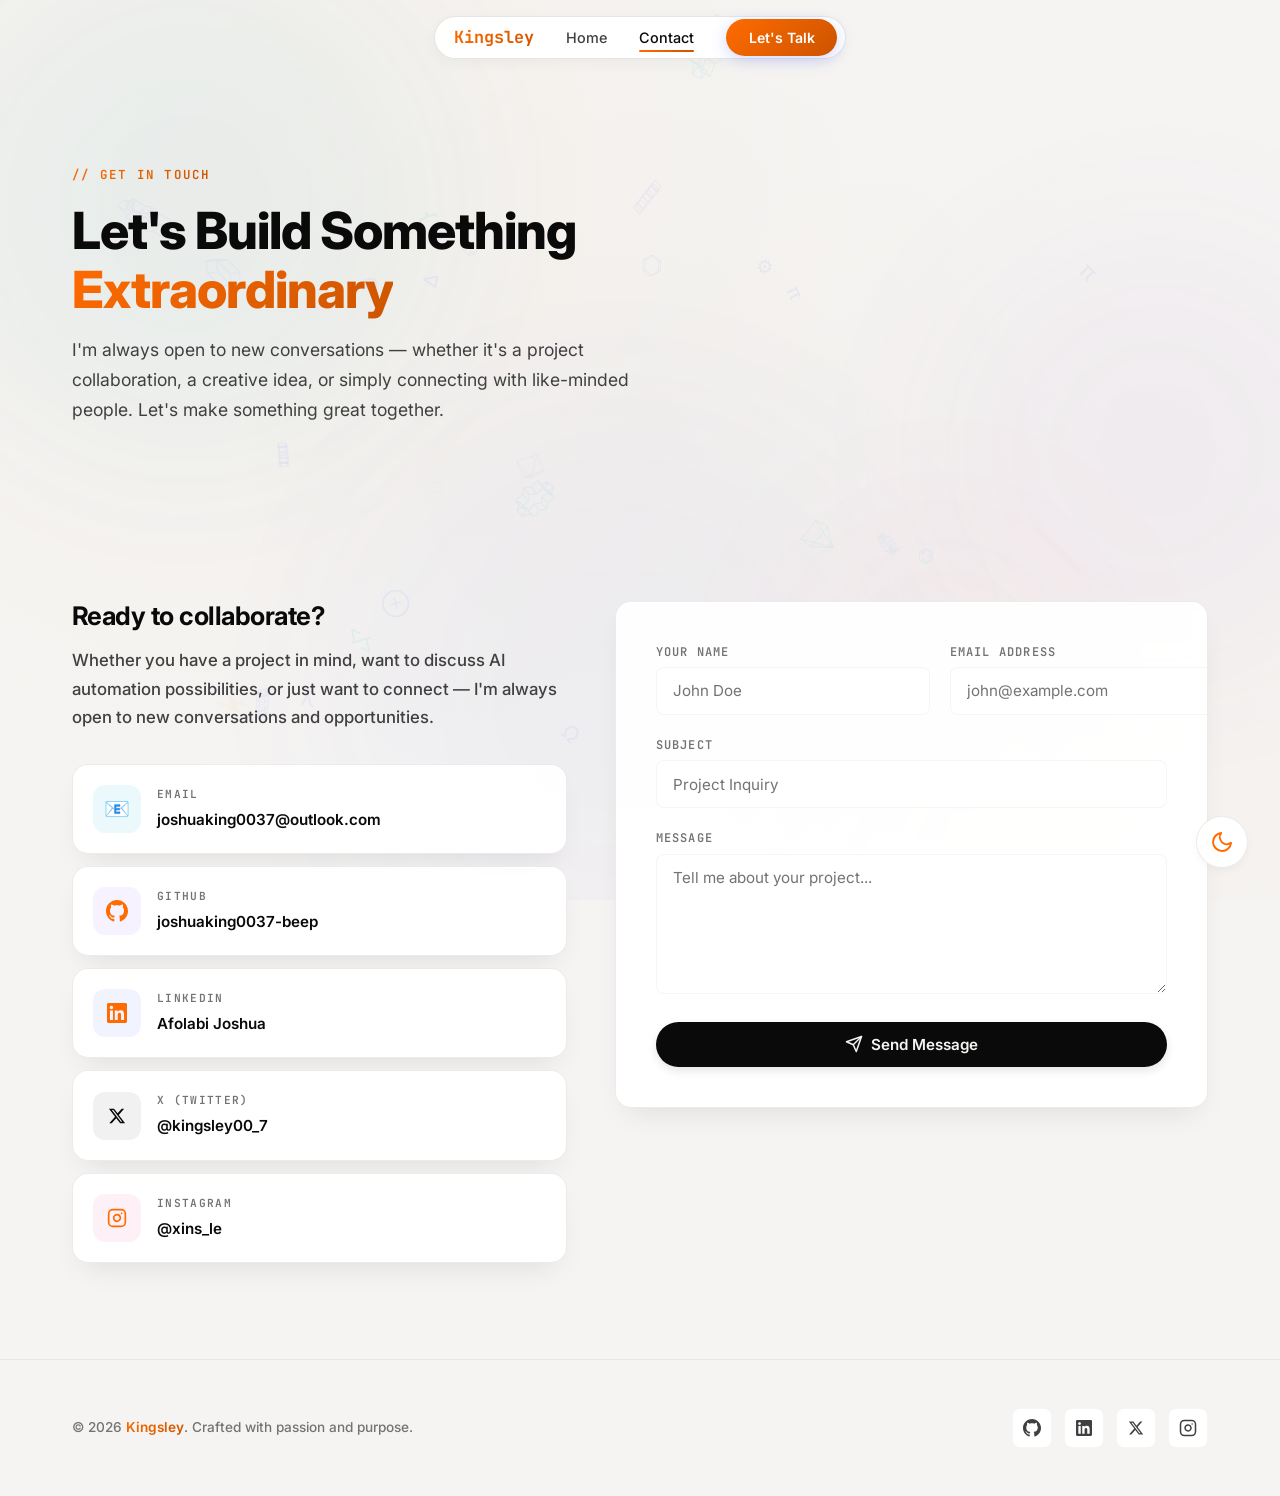
==== commit cda4f792: "feat: Reconstruct website name logo, generate project mockups, and optimize phone mobile views" ====
--- a/contact.html
+++ b/contact.html
@@ -46,7 +46,7 @@
   <!-- ========== Navigation ========== -->
   <nav class="nav" id="navbar">
     <div class="nav-inner">
-      <a href="index.html" class="nav-logo"><span class="logo-bracket">{</span><span class="logo-name">Kingsley</span><span class="logo-bracket">}</span></a>
+      <a href="index.html" class="nav-logo"><span class="logo-name">Kingsley</span></a>
       <ul class="nav-links" id="navLinks">
         <li><a href="index.html">Home</a></li>
         <li><a href="contact.html" class="active">Contact</a></li>
--- a/style.css
+++ b/style.css
@@ -8,190 +8,137 @@
 
 /* ---------- Design Tokens (Light Mode — Default) ---------- */
 :root {
-  /* Light backgrounds */
-  --bg-base: #f0f3f8;
-  --bg-page: #e8ecf4;
-  --bg-warm: #f5f6fa;
+  /* Clean light background */
+  --bg-base: #f5f4f2;
+  --bg-page: #f5f4f2;
+  --bg-warm: #ffffff;
   --bg-white: #ffffff;
 
-  /* 3D Glass surfaces */
-  --glass-bg: rgba(255, 255, 255, 0.75);
-  --glass-bg-hover: rgba(255, 255, 255, 0.88);
-  --glass-bg-solid: rgba(255, 255, 255, 0.95);
-  --glass-border: rgba(255, 255, 255, 0.9);
-  --glass-border-inner: rgba(180, 195, 225, 0.55);
-  --glass-border-hover: rgba(77, 107, 255, 0.7);
-  --glass-blur: blur(25px) saturate(1.8);
-  --glass-blur-heavy: blur(45px) saturate(2);
-
-  /* 3D Shadows (layered for depth) */
-  --shadow-glass: 
-    0 2px 8px rgba(100, 120, 180, 0.08),
-    0 8px 24px rgba(100, 120, 180, 0.1),
-    0 20px 60px rgba(100, 120, 180, 0.08);
-  --shadow-glass-hover:
-    0 4px 16px rgba(80, 100, 200, 0.12),
-    0 12px 36px rgba(80, 100, 200, 0.15),
-    0 28px 80px rgba(80, 100, 200, 0.12);
-  --shadow-glass-3d:
-    0 1px 0 rgba(255,255,255,0.95) inset,
-    0 -1px 0 rgba(0,0,0,0.04) inset,
-    0 4px 12px rgba(100, 120, 180, 0.08),
-    0 12px 40px rgba(100, 120, 180, 0.1),
-    0 30px 80px rgba(100, 120, 180, 0.08);
+  /* Solid cards, crisp borders, no blur */
+  --glass-bg: rgba(255, 255, 255, 0.95);
+  --glass-bg-hover: #ffffff;
+  --glass-bg-solid: #ffffff;
+  --glass-border: rgba(0, 0, 0, 0.08);
+  --glass-border-inner: rgba(0, 0, 0, 0.04);
+  --glass-border-hover: rgba(0, 0, 0, 0.15);
+  --glass-blur: blur(0px);
+  --glass-blur-heavy: blur(0px);
+
+  /* Flat, sharp shadows */
+  --shadow-glass: 0 4px 12px -4px rgba(15, 15, 15, 0.08);
+  --shadow-glass-hover: 0 14px 30px -8px rgba(15, 15, 15, 0.15);
+  --shadow-glass-3d: 0 14px 30px -12px rgba(0,0,0,0.1), inset 0 1px 0 rgba(255,255,255,1);
 
   /* Accents */
-  --accent-cyan: #00b4d8;
-  --accent-blue: #4d6bff;
-  --accent-purple: #8b5cf6;
-  --accent-pink: #e84393;
-  --accent-teal: #0ea5a0;
-  --accent-orange: #f39c12;
-
-  /* Gradients */
-  --gradient-primary: linear-gradient(135deg, #00b4d8, #4d6bff, #8b5cf6);
-  --gradient-accent: linear-gradient(135deg, #4d6bff, #8b5cf6);
-  --gradient-warm: linear-gradient(135deg, #f39c12, #e84393);
-  --gradient-glass-shine: linear-gradient(
-    135deg,
-    rgba(255,255,255,0.95) 0%,
-    rgba(255,255,255,0.4) 20%,
-    transparent 50%,
-    rgba(255,255,255,0.15) 80%,
-    rgba(255,255,255,0.6) 100%
-  );
-  /* Prismatic refraction */
-  --gradient-prism: linear-gradient(
-    135deg,
-    rgba(255, 100, 100, 0.1) 0%,
-    rgba(255, 200, 100, 0.08) 20%,
-    rgba(100, 255, 150, 0.08) 40%,
-    rgba(100, 200, 255, 0.1) 60%,
-    rgba(180, 130, 255, 0.1) 80%,
-    rgba(255, 100, 200, 0.08) 100%
-  );
+  --accent-cyan: #ff6b00;
+  --accent-blue: #ff6b00;
+  --accent-purple: #ff6b00;
+  --accent-pink: #ff6b00;
+  --accent-teal: #ff6b00;
+  --accent-orange: #ff6b00;
+
+  /* Gradients - Flattened */
+  --gradient-primary: linear-gradient(135deg, #ff6b00, #cc5400);
+  --gradient-accent: linear-gradient(135deg, #ff6b00, #cc5400);
+  --gradient-warm: linear-gradient(135deg, #ff6b00, #cc5400);
+  --gradient-glass-shine: transparent;
+  --gradient-prism: transparent;
 
   /* Text — high contrast for readability */
-  --text-primary: #080a14;
-  --text-secondary: #2c3144;
-  --text-tertiary: #4c5268;
+  --text-primary: #0a0a0a;
+  --text-secondary: #404040;
+  --text-tertiary: #737373;
   --text-white: #ffffff;
 
   /* Nav scrolled background */
-  --nav-scrolled-bg: rgba(240, 243, 248, 0.7);
-  --nav-scrolled-border: rgba(180, 195, 225, 0.3);
-  --nav-scrolled-shadow: rgba(100, 120, 180, 0.06);
+  --nav-scrolled-bg: rgba(255, 255, 255, 0.95);
+  --nav-scrolled-border: rgba(0, 0, 0, 0.1);
+  --nav-scrolled-shadow: rgba(0, 0, 0, 0.04);
 
   /* Mobile nav panel */
-  --mobile-nav-bg: rgba(240, 243, 248, 0.95);
-
-  /* Body radial overlays */
-  --body-radial-1: rgba(0, 180, 216, 0.04);
-  --body-radial-2: rgba(139, 92, 246, 0.04);
-  --body-radial-3: rgba(77, 107, 255, 0.03);
+  --mobile-nav-bg: #ffffff;
+
+  /* Body radial overlays (subtle) */
+  --body-radial-1: rgba(255, 107, 0, 0.03);
+  --body-radial-2: rgba(255, 107, 0, 0.02);
+  --body-radial-3: rgba(0, 0, 0, 0.01);
 
   /* Selection */
-  --selection-bg: rgba(77, 107, 255, 0.15);
-  --selection-color: var(--accent-blue);
+  --selection-bg: rgba(255, 107, 0, 0.2);
+  --selection-color: #ff6b00;
 
   /* Scrollbar */
   --scrollbar-track: var(--bg-base);
-  --scrollbar-thumb: rgba(140,160,200,0.25);
-  --scrollbar-thumb-hover: rgba(140,160,200,0.4);
-
-  /* Canvas opacity */
-  --canvas-opacity: 0.45;
+  --scrollbar-thumb: rgba(0,0,0,0.2);
+  --scrollbar-thumb-hover: rgba(0,0,0,0.4);
+
+  /* Canvas opacity - very subtle */
+  --canvas-opacity: 0.15;
 
   /* Fonts */
   --font-sans: 'Inter', -apple-system, BlinkMacSystemFont, sans-serif;
-  --font-display: 'Space Grotesk', sans-serif;
+  --font-display: 'Inter', sans-serif;
   --font-mono: 'JetBrains Mono', monospace;
 
   /* Radii */
-  --radius-sm: 10px;
-  --radius-md: 16px;
-  --radius-lg: 24px;
-  --radius-xl: 32px;
+  --radius-sm: 8px;
+  --radius-md: 12px;
+  --radius-lg: 16px;
+  --radius-xl: 24px;
   --radius-full: 999px;
 
   /* Animation */
   --ease-out: cubic-bezier(0.16, 1, 0.3, 1);
   --ease-bounce: cubic-bezier(0.34, 1.56, 0.64, 1);
   --duration-fast: 0.2s;
-  --duration-normal: 0.4s;
-  --duration-slow: 0.7s;
+  --duration-normal: 0.3s;
+  --duration-slow: 0.5s;
 }
 
 /* ---------- Design Tokens (Dark Mode) ---------- */
 [data-theme="dark"] {
-  --bg-base: #0d1117;
-  --bg-page: #161b22;
-  --bg-warm: #1a1f2b;
-  --bg-white: #21262d;
-
-  --glass-bg: rgba(30, 38, 55, 0.72);
-  --glass-bg-hover: rgba(40, 50, 70, 0.82);
-  --glass-bg-solid: rgba(30, 38, 55, 0.92);
-  --glass-border: rgba(60, 80, 120, 0.45);
-  --glass-border-inner: rgba(60, 80, 120, 0.35);
-  --glass-border-hover: rgba(100, 140, 255, 0.6);
-
-  --shadow-glass:
-    0 2px 8px rgba(0, 0, 0, 0.25),
-    0 8px 24px rgba(0, 0, 0, 0.2),
-    0 20px 60px rgba(0, 0, 0, 0.15);
-  --shadow-glass-hover:
-    0 4px 16px rgba(77, 107, 255, 0.15),
-    0 12px 36px rgba(0, 0, 0, 0.3),
-    0 28px 80px rgba(0, 0, 0, 0.2);
-  --shadow-glass-3d:
-    0 1px 0 rgba(255,255,255,0.06) inset,
-    0 -1px 0 rgba(0,0,0,0.2) inset,
-    0 4px 12px rgba(0, 0, 0, 0.2),
-    0 12px 40px rgba(0, 0, 0, 0.18),
-    0 30px 80px rgba(0, 0, 0, 0.12);
-
-  --gradient-glass-shine: linear-gradient(
-    135deg,
-    rgba(255,255,255,0.1) 0%,
-    rgba(255,255,255,0.04) 20%,
-    transparent 50%,
-    rgba(255,255,255,0.02) 80%,
-    rgba(255,255,255,0.06) 100%
-  );
-  --gradient-prism: linear-gradient(
-    135deg,
-    rgba(255, 100, 100, 0.06) 0%,
-    rgba(255, 200, 100, 0.04) 20%,
-    rgba(100, 255, 150, 0.04) 40%,
-    rgba(100, 200, 255, 0.06) 60%,
-    rgba(180, 130, 255, 0.06) 80%,
-    rgba(255, 100, 200, 0.04) 100%
-  );
+  --bg-base: #0a0a0a;
+  --bg-page: #0a0a0a;
+  --bg-warm: #111111;
+  --bg-white: #171717;
+
+  --glass-bg: rgba(23, 23, 23, 0.95);
+  --glass-bg-hover: #1f1f1f;
+  --glass-bg-solid: #171717;
+  --glass-border: rgba(255, 255, 255, 0.08);
+  --glass-border-inner: rgba(255, 255, 255, 0.04);
+  --glass-border-hover: rgba(255, 255, 255, 0.15);
+
+  --shadow-glass: 0 4px 12px -4px rgba(0, 0, 0, 0.5);
+  --shadow-glass-hover: 0 14px 30px -8px rgba(0, 0, 0, 0.8);
+  --shadow-glass-3d: 0 14px 30px -12px rgba(0,0,0,0.8), inset 0 1px 0 rgba(255,255,255,0.05);
+
+  --gradient-glass-shine: transparent;
+  --gradient-prism: transparent;
 
   /* Text — bright for dark backgrounds */
-  --text-primary: #e6edf3;
-  --text-secondary: #b0bec5;
-  --text-tertiary: #8b949e;
-
-  --nav-scrolled-bg: rgba(13, 17, 23, 0.75);
-  --nav-scrolled-border: rgba(60, 80, 120, 0.3);
-  --nav-scrolled-shadow: rgba(0, 0, 0, 0.2);
-
-  --mobile-nav-bg: rgba(22, 27, 34, 0.96);
-
-  --body-radial-1: rgba(0, 180, 216, 0.06);
-  --body-radial-2: rgba(139, 92, 246, 0.06);
-  --body-radial-3: rgba(77, 107, 255, 0.05);
-
-  --selection-bg: rgba(77, 107, 255, 0.3);
-  --selection-color: #a5c4ff;
-
-  --scrollbar-track: #0d1117;
-  --scrollbar-thumb: rgba(100, 120, 180, 0.3);
-  --scrollbar-thumb-hover: rgba(100, 120, 180, 0.5);
-
-  --canvas-opacity: 0.55;
+  --text-primary: #ededed;
+  --text-secondary: #a3a3a3;
+  --text-tertiary: #737373;
+
+  --nav-scrolled-bg: rgba(10, 10, 10, 0.95);
+  --nav-scrolled-border: rgba(255, 255, 255, 0.1);
+  --nav-scrolled-shadow: rgba(0, 0, 0, 0.5);
+
+  --mobile-nav-bg: #0a0a0a;
+
+  --body-radial-1: rgba(255, 107, 0, 0.03);
+  --body-radial-2: rgba(255, 107, 0, 0.02);
+  --body-radial-3: rgba(255, 255, 255, 0.01);
+
+  --selection-bg: rgba(255, 107, 0, 0.3);
+  --selection-color: #ff6b00;
+
+  --scrollbar-track: #0a0a0a;
+  --scrollbar-thumb: rgba(255,255,255,0.2);
+  --scrollbar-thumb-hover: rgba(255,255,255,0.4);
+
+  --canvas-opacity: 0.15;
 }
 
 /* ---------- Reset ---------- */
@@ -394,18 +341,27 @@
 
 /* ---------- Navigation ---------- */
 .nav {
-  position: fixed; top: 0; left: 0; right: 0; z-index: 100;
-  padding: 1rem 2rem;
+  position: fixed; top: 1rem; left: 0; right: 0; z-index: 100;
+  padding: 0 1rem;
+  display: flex; justify-content: center;
   transition: all var(--duration-normal) var(--ease-out);
 }
-.nav.scrolled {
+.nav.scrolled .nav-inner {
+  box-shadow: 0 10px 30px var(--nav-scrolled-shadow);
+  transform: translateY(-5px);
+}
+.nav-inner {
   background: var(--nav-scrolled-bg);
-  backdrop-filter: var(--glass-blur-heavy);
-  -webkit-backdrop-filter: var(--glass-blur-heavy);
-  border-bottom: 1px solid var(--nav-scrolled-border);
-  box-shadow: 0 4px 30px var(--nav-scrolled-shadow);
-}
-.nav-inner { max-width: 1200px; margin: 0 auto; display: flex; align-items: center; justify-content: space-between; }
+  backdrop-filter: blur(12px);
+  -webkit-backdrop-filter: blur(12px);
+  border: 1px solid var(--nav-scrolled-border);
+  border-radius: var(--radius-full);
+  padding: 0.4rem 0.5rem 0.4rem 1.2rem;
+  display: flex; align-items: center; justify-content: space-between;
+  gap: 2rem;
+  box-shadow: 0 4px 15px var(--nav-scrolled-shadow);
+  transition: all var(--duration-normal) var(--ease-out);
+}
 .nav-logo { font-family: var(--font-mono); font-size: 1.05rem; font-weight: 600; display: flex; align-items: center; gap: 0.4rem; }
 .nav-logo .logo-bracket { color: var(--accent-blue); }
 .nav-logo .logo-name { background: var(--gradient-primary); -webkit-background-clip: text; -webkit-text-fill-color: transparent; background-clip: text; font-weight: 700; }
@@ -439,16 +395,16 @@
 
 /* ---------- Buttons ---------- */
 .btn {
-  display: inline-flex; align-items: center; gap: 0.5rem; padding: 0.85rem 1.8rem;
-  border-radius: var(--radius-md); font-size: 0.95rem; font-weight: 600; font-family: var(--font-sans);
-  cursor: pointer; border: none;
-  transition: transform var(--duration-fast), box-shadow var(--duration-fast);
+  display: inline-flex; align-items: center; justify-content: center; gap: 0.5rem; padding: 0.75rem 1.5rem;
+  border-radius: var(--radius-full); font-size: 0.95rem; font-weight: 600; font-family: var(--font-sans);
+  cursor: pointer; border: 1px solid transparent;
+  transition: all var(--duration-fast);
 }
 .btn-primary {
-  background: var(--gradient-primary); color: var(--text-white);
-  box-shadow: 0 4px 15px rgba(77, 107, 255, 0.25);
-}
-.btn-primary:hover { transform: translateY(-3px); box-shadow: 0 10px 30px rgba(77, 107, 255, 0.3); }
+  background: var(--text-primary); color: var(--bg-base);
+  box-shadow: 0 4px 10px rgba(0, 0, 0, 0.1);
+}
+.btn-primary:hover { background: var(--text-secondary); transform: translateY(-2px); box-shadow: 0 8px 20px rgba(0, 0, 0, 0.15); }
 .btn-glass {
   background: var(--glass-bg); backdrop-filter: var(--glass-blur);
   border: 1px solid var(--glass-border); color: var(--text-primary);
@@ -596,6 +552,16 @@
 .page-header .meta-item { display: flex; align-items: center; gap: 0.5rem; font-family: var(--font-mono); font-size: 0.8rem; color: var(--text-tertiary); font-weight: 500; }
 .page-header .meta-item svg { width: 16px; height: 16px; color: var(--accent-blue); }
 
+/* ---------- Showcase Section ---------- */
+.showcase-section { background: var(--bg-warm); }
+.showcase-grid { display: grid; grid-template-columns: 1fr; gap: 4rem; align-items: center; }
+@media (min-width: 900px) { .showcase-grid { grid-template-columns: 1fr 1fr; } }
+.showcase-list { margin-top: 2rem; list-style: none; display: flex; flex-direction: column; gap: 1rem; }
+.showcase-list li { position: relative; padding-left: 1.5rem; font-size: 1.05rem; }
+.showcase-list li::before { content: '→'; position: absolute; left: 0; color: var(--accent-orange); font-weight: bold; }
+.image-wrapper { padding: 1rem; }
+.showcase-image { width: 100%; border-radius: var(--radius-sm); border: 1px solid var(--glass-border); box-shadow: var(--shadow-glass); transition: transform var(--duration-normal); }
+.image-wrapper:hover .showcase-image { transform: scale(1.02); }
 .project-content { padding: 0 0 6rem; }
 .project-content .content-grid { display: grid; grid-template-columns: 1fr 300px; gap: 3rem; align-items: start; }
 
@@ -861,6 +827,30 @@
 .reveal-delay-4 { transition-delay: 0.4s; }
 @keyframes fadeInUp { from { opacity: 0; transform: translateY(30px); } to { opacity: 1; transform: translateY(0); } }
 
+/* ---------- Project Detail Banner ---------- */
+.project-detail-banner {
+  width: 100%;
+  height: 380px;
+  border-radius: var(--radius-lg);
+  overflow: hidden;
+  border: 1px solid var(--glass-border);
+  box-shadow: var(--shadow-glass-3d);
+  position: relative;
+  z-index: 2;
+  background: var(--glass-bg);
+  transition: border-color var(--duration-normal), box-shadow var(--duration-normal);
+}
+.project-detail-banner img {
+  width: 100%;
+  height: 100%;
+  object-fit: cover;
+  display: block;
+}
+.project-detail-banner:hover {
+  border-color: var(--glass-border-hover);
+  box-shadow: var(--shadow-glass-hover);
+}
+
 /* ---------- Responsive ---------- */
 @media (max-width: 900px) {
   .about-grid, .contact-page-grid { grid-template-columns: 1fr; }
@@ -869,10 +859,28 @@
   .projects-grid { grid-template-columns: 1fr; }
   .form-row { grid-template-columns: 1fr; }
   .n8n-pipeline { flex-direction: column; }
-  .n8n-connector { transform: rotate(90deg); width: auto; height: 40px; }
+  .n8n-connector {
+    width: 2px;
+    height: 32px;
+    background: var(--accent-orange);
+    opacity: 0.5;
+    position: relative;
+    margin: 1.5rem auto;
+  }
+  .n8n-connector svg { display: none; }
+  .n8n-connector::after {
+    content: '';
+    position: absolute;
+    bottom: -4px;
+    left: 50%;
+    transform: translateX(-50%);
+    border-left: 5px solid transparent;
+    border-right: 5px solid transparent;
+    border-top: 6px solid var(--accent-orange);
+  }
   .n8n-details-grid { grid-template-columns: 1fr; }
 }
-@media (max-width: 640px) {
+@media (max-width: 768px) {
   .nav-links {
     position: fixed; top: 0; right: -100%; width: 80%; max-width: 320px; height: 100vh;
     background: var(--mobile-nav-bg); backdrop-filter: var(--glass-blur-heavy);
@@ -887,6 +895,13 @@
   .hero { padding: 6rem 1rem; }
   .contact-form-card { padding: 1.5rem; }
   .theme-toggle { bottom: 1.5rem; right: 1.5rem; width: 46px; height: 46px; }
+  .project-detail-banner { height: 220px; }
+}
+@media (max-width: 480px) {
+  .term-prompt { font-size: 0.8rem; margin-right: 4px; }
+  .term-input { font-size: 0.8rem; }
+  .terminal-header { padding: 8px 12px; }
+  .terminal-body { padding: 12px; min-height: 200px; }
 }
 
 /* ---------- Scrollbar ---------- */
@@ -898,3 +913,168 @@
 /* ---------- Misc ---------- */
 @keyframes spin { from { transform: rotate(0deg); } to { transform: rotate(360deg); } }
 .spin { animation: spin 1s linear infinite; }
+
+/* ---------- Custom Cursor ---------- */
+.liquid-cursor {
+  position: fixed;
+  top: 0; left: 0;
+  width: 20px; height: 20px;
+  border-radius: 50%;
+  background-color: var(--accent-cyan);
+  mix-blend-mode: screen;
+  pointer-events: none;
+  z-index: 9999;
+  transform: translate(-50%, -50%);
+  transition: width 0.2s, height 0.2s, background-color 0.2s;
+  box-shadow: 0 0 20px var(--accent-cyan);
+  opacity: 0.8;
+}
+.liquid-cursor.hover {
+  width: 50px; height: 50px;
+  background-color: rgba(0, 180, 216, 0.2);
+  border: 1px solid var(--accent-cyan);
+  box-shadow: none;
+}
+[data-theme="dark"] .liquid-cursor.hover {
+  background-color: rgba(0, 180, 216, 0.4);
+}
+
+/* ---------- Terminal Component ---------- */
+.terminal-container {
+  max-width: 800px;
+  margin: 0 auto;
+  border-radius: 12px;
+  overflow: hidden;
+  background: rgba(10, 15, 25, 0.85); /* always dark for terminal */
+  backdrop-filter: blur(12px);
+  border: 1px solid rgba(255, 255, 255, 0.1);
+  box-shadow: 0 10px 40px rgba(0, 0, 0, 0.5);
+  font-family: 'JetBrains Mono', monospace;
+  font-size: 0.9rem;
+}
+.terminal-header {
+  background: rgba(255, 255, 255, 0.05);
+  padding: 10px 16px;
+  display: flex;
+  align-items: center;
+  border-bottom: 1px solid rgba(255, 255, 255, 0.05);
+}
+.terminal-buttons {
+  display: flex;
+  gap: 8px;
+}
+.terminal-buttons span {
+  width: 12px; height: 12px;
+  border-radius: 50%;
+}
+.btn-close { background: #ff5f56; }
+.btn-min { background: #ffbd2e; }
+.btn-max { background: #27c93f; }
+.terminal-title {
+  flex-grow: 1;
+  text-align: center;
+  color: rgba(255, 255, 255, 0.5);
+  font-size: 0.8rem;
+  margin-right: 44px; /* balance out buttons */
+}
+.terminal-body {
+  padding: 20px;
+  min-height: 250px;
+  max-height: 400px;
+  overflow-y: auto;
+  color: #a9b7c6;
+}
+.term-line {
+  margin-bottom: 8px;
+  line-height: 1.5;
+}
+.term-highlight { color: #61afef; }
+.term-prompt { color: #98c379; margin-right: 8px; white-space: nowrap; }
+.term-input-line {
+  display: flex;
+  align-items: center;
+}
+.term-input {
+  background: transparent;
+  border: none;
+  color: #e6edf3;
+  font-family: inherit;
+  font-size: inherit;
+  flex-grow: 1;
+  outline: none;
+  caret-color: #e6edf3;
+}
+
+/* ---------- Services Grid ---------- */
+.services-grid {
+  display: grid;
+  grid-template-columns: repeat(auto-fit, minmax(250px, 1fr));
+  gap: 1.5rem;
+}
+.service-card {
+  padding: 2rem;
+  text-align: left;
+  display: flex;
+  flex-direction: column;
+  gap: 1rem;
+}
+.service-icon {
+  font-size: 2.5rem;
+  margin-bottom: 0.5rem;
+}
+.service-card h3 {
+  font-size: 1.25rem;
+  color: var(--text-primary);
+}
+.service-card p {
+  color: var(--text-secondary);
+  font-size: 0.95rem;
+  line-height: 1.6;
+}
+
+/* ---------- Dashboard Stats Upgrade ---------- */
+.dashboard-stats {
+  background: var(--glass-bg);
+  border: 1px solid var(--glass-border);
+  border-radius: var(--radius-lg);
+  padding: 2rem;
+  margin-top: 2rem;
+}
+.dashboard-header {
+  display: flex;
+  align-items: center;
+  gap: 10px;
+  color: var(--text-secondary);
+  font-family: 'JetBrains Mono', monospace;
+  font-size: 0.85rem;
+  margin-bottom: 1.5rem;
+  letter-spacing: 1px;
+}
+.live-indicator {
+  width: 8px; height: 8px;
+  background-color: #ff5f56;
+  border-radius: 50%;
+  box-shadow: 0 0 10px #ff5f56;
+  animation: pulse 2s infinite;
+}
+@keyframes pulse {
+  0% { opacity: 1; box-shadow: 0 0 10px #ff5f56; }
+  50% { opacity: 0.5; box-shadow: 0 0 2px #ff5f56; }
+  100% { opacity: 1; box-shadow: 0 0 10px #ff5f56; }
+}
+.stats-grid {
+  display: grid;
+  grid-template-columns: repeat(auto-fit, minmax(140px, 1fr));
+  gap: 1rem;
+}
+.stat-card--dashboard {
+  background: rgba(255, 255, 255, 0.02);
+  padding: 1.5rem 1rem;
+}
+.stat-value--dashboard {
+  font-family: 'JetBrains Mono', monospace;
+  color: var(--accent-cyan);
+}
+[data-theme="dark"] .stat-card--dashboard {
+  background: rgba(0, 0, 0, 0.2);
+}
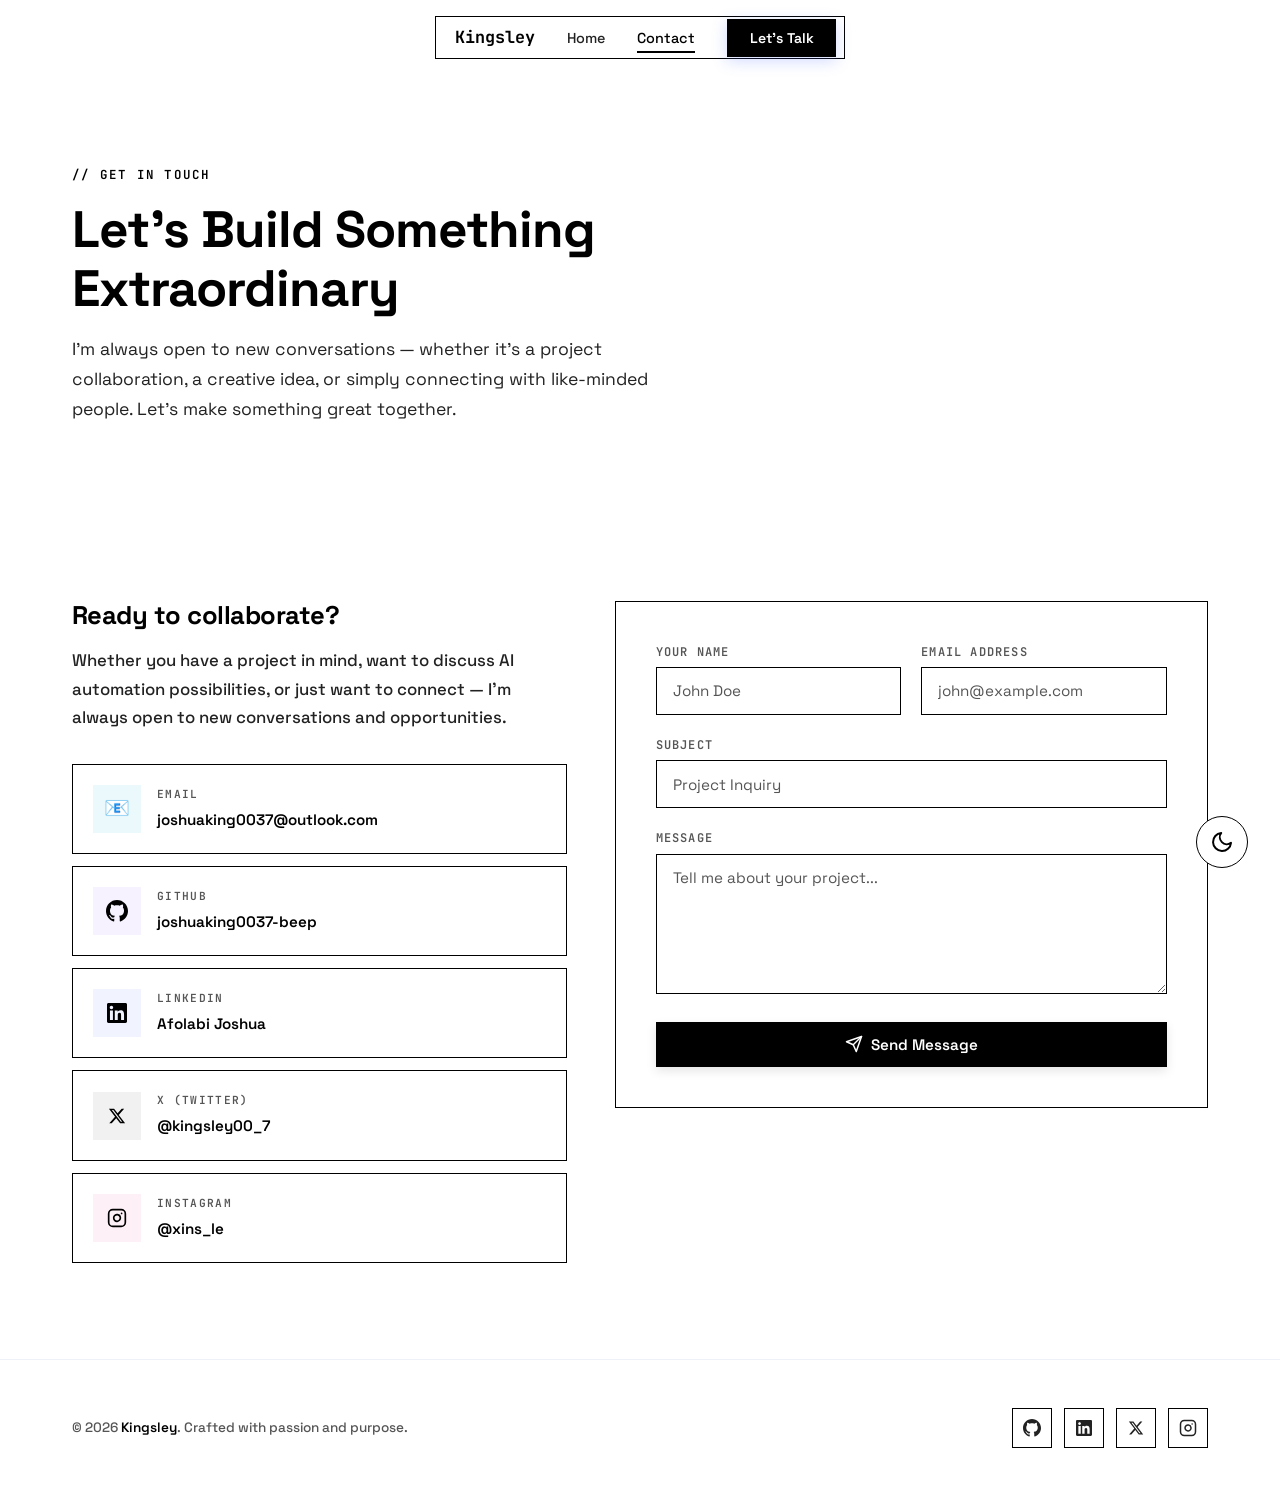
==== commit 292d1076: "Exclusively lock portfolio to Minimalist theme, remove other modes and resume, restore card page nav" ====
--- a/contact.html
+++ b/contact.html
@@ -14,7 +14,7 @@
   <link rel="preconnect" href="https://fonts.gstatic.com" crossorigin>
   <link href="https://fonts.googleapis.com/css2?family=Inter:wght@300;400;500;600;700;800;900&family=JetBrains+Mono:wght@400;500;600&family=Space+Grotesk:wght@500;600;700;800&display=swap" rel="stylesheet">
   <link rel="stylesheet" href="style.css">
-  <!-- Apply saved theme before paint to prevent flash -->
+    <!-- Apply saved theme before paint to prevent flash -->
   <script>
     (function() {
       var t = localStorage.getItem('portfolio-theme') || 'light';
@@ -24,14 +24,9 @@
 </head>
 <body>
 
-  <!-- ========== Animated Background ========== -->
-  <div class="bg-mesh" aria-hidden="true">
-    <canvas id="bgCanvas" class="bg-canvas"></canvas>
-    <div class="bg-orb bg-orb--1"></div>
-    <div class="bg-orb bg-orb--2"></div>
-    <div class="bg-orb bg-orb--3"></div>
-    <div class="bg-orb bg-orb--4"></div>
-  </div>
+  
+
+  
 
   <!-- ========== Theme Toggle ========== -->
   <button class="theme-toggle" id="themeToggle" aria-label="Toggle dark/light mode" title="Switch theme">
@@ -215,6 +210,10 @@
     </div>
   </footer>
 
+  
+
+  
+
   <script src="script.js"></script>
 
   <!-- FormSubmit Success Detection -->
--- a/style.css
+++ b/style.css
@@ -6,86 +6,86 @@
 
 @import url('https://fonts.googleapis.com/css2?family=Inter:wght@300;400;500;600;700;800;900&family=JetBrains+Mono:wght@400;500;600&family=Space+Grotesk:wght@500;600;700;800&display=swap');
 
-/* ---------- Design Tokens (Light Mode — Default) ---------- */
+/* ---------- Design Tokens (Light Mode — Default Minimalist) ---------- */
 :root {
   /* Clean light background */
-  --bg-base: #f5f4f2;
-  --bg-page: #f5f4f2;
-  --bg-warm: #ffffff;
+  --bg-base: #ffffff;
+  --bg-page: #ffffff;
+  --bg-warm: #fafafa;
   --bg-white: #ffffff;
 
   /* Solid cards, crisp borders, no blur */
-  --glass-bg: rgba(255, 255, 255, 0.95);
-  --glass-bg-hover: #ffffff;
+  --glass-bg: #ffffff;
+  --glass-bg-hover: #fafafa;
   --glass-bg-solid: #ffffff;
-  --glass-border: rgba(0, 0, 0, 0.08);
-  --glass-border-inner: rgba(0, 0, 0, 0.04);
-  --glass-border-hover: rgba(0, 0, 0, 0.15);
+  --glass-border: #000000;
+  --glass-border-inner: #000000;
+  --glass-border-hover: #000000;
   --glass-blur: blur(0px);
   --glass-blur-heavy: blur(0px);
 
   /* Flat, sharp shadows */
-  --shadow-glass: 0 4px 12px -4px rgba(15, 15, 15, 0.08);
-  --shadow-glass-hover: 0 14px 30px -8px rgba(15, 15, 15, 0.15);
-  --shadow-glass-3d: 0 14px 30px -12px rgba(0,0,0,0.1), inset 0 1px 0 rgba(255,255,255,1);
+  --shadow-glass: none;
+  --shadow-glass-hover: none;
+  --shadow-glass-3d: none;
 
   /* Accents */
-  --accent-cyan: #ff6b00;
-  --accent-blue: #ff6b00;
-  --accent-purple: #ff6b00;
-  --accent-pink: #ff6b00;
-  --accent-teal: #ff6b00;
-  --accent-orange: #ff6b00;
-
-  /* Gradients - Flattened */
-  --gradient-primary: linear-gradient(135deg, #ff6b00, #cc5400);
-  --gradient-accent: linear-gradient(135deg, #ff6b00, #cc5400);
-  --gradient-warm: linear-gradient(135deg, #ff6b00, #cc5400);
+  --accent-cyan: #000000;
+  --accent-blue: #000000;
+  --accent-purple: #000000;
+  --accent-pink: #000000;
+  --accent-teal: #000000;
+  --accent-orange: #000000;
+
+  /* Gradients */
+  --gradient-primary: linear-gradient(0deg, #000000, #000000);
+  --gradient-accent: linear-gradient(0deg, #000000, #000000);
+  --gradient-warm: linear-gradient(0deg, #000000, #000000);
   --gradient-glass-shine: transparent;
   --gradient-prism: transparent;
 
   /* Text — high contrast for readability */
-  --text-primary: #0a0a0a;
-  --text-secondary: #404040;
-  --text-tertiary: #737373;
+  --text-primary: #000000;
+  --text-secondary: #222222;
+  --text-tertiary: #555555;
   --text-white: #ffffff;
 
   /* Nav scrolled background */
-  --nav-scrolled-bg: rgba(255, 255, 255, 0.95);
-  --nav-scrolled-border: rgba(0, 0, 0, 0.1);
-  --nav-scrolled-shadow: rgba(0, 0, 0, 0.04);
+  --nav-scrolled-bg: #ffffff;
+  --nav-scrolled-border: #000000;
+  --nav-scrolled-shadow: none;
 
   /* Mobile nav panel */
   --mobile-nav-bg: #ffffff;
 
-  /* Body radial overlays (subtle) */
-  --body-radial-1: rgba(255, 107, 0, 0.03);
-  --body-radial-2: rgba(255, 107, 0, 0.02);
-  --body-radial-3: rgba(0, 0, 0, 0.01);
+  /* Body radial overlays (disabled) */
+  --body-radial-1: transparent;
+  --body-radial-2: transparent;
+  --body-radial-3: transparent;
 
   /* Selection */
-  --selection-bg: rgba(255, 107, 0, 0.2);
-  --selection-color: #ff6b00;
+  --selection-bg: rgba(0, 0, 0, 0.1);
+  --selection-color: #000000;
 
   /* Scrollbar */
-  --scrollbar-track: var(--bg-base);
-  --scrollbar-thumb: rgba(0,0,0,0.2);
-  --scrollbar-thumb-hover: rgba(0,0,0,0.4);
-
-  /* Canvas opacity - very subtle */
-  --canvas-opacity: 0.15;
+  --scrollbar-track: #ffffff;
+  --scrollbar-thumb: rgba(0,0,0,0.3);
+  --scrollbar-thumb-hover: rgba(0,0,0,0.6);
+
+  /* Canvas opacity */
+  --canvas-opacity: 0;
 
   /* Fonts */
-  --font-sans: 'Inter', -apple-system, BlinkMacSystemFont, sans-serif;
-  --font-display: 'Inter', sans-serif;
+  --font-sans: 'Space Grotesk', 'JetBrains Mono', monospace;
+  --font-display: 'Space Grotesk', monospace;
   --font-mono: 'JetBrains Mono', monospace;
 
   /* Radii */
-  --radius-sm: 8px;
-  --radius-md: 12px;
-  --radius-lg: 16px;
-  --radius-xl: 24px;
-  --radius-full: 999px;
+  --radius-sm: 0px;
+  --radius-md: 0px;
+  --radius-lg: 0px;
+  --radius-xl: 0px;
+  --radius-full: 0px;
 
   /* Animation */
   --ease-out: cubic-bezier(0.16, 1, 0.3, 1);
@@ -97,51 +97,60 @@
 
 /* ---------- Design Tokens (Dark Mode) ---------- */
 [data-theme="dark"] {
-  --bg-base: #0a0a0a;
-  --bg-page: #0a0a0a;
-  --bg-warm: #111111;
-  --bg-white: #171717;
-
-  --glass-bg: rgba(23, 23, 23, 0.95);
-  --glass-bg-hover: #1f1f1f;
-  --glass-bg-solid: #171717;
-  --glass-border: rgba(255, 255, 255, 0.08);
-  --glass-border-inner: rgba(255, 255, 255, 0.04);
-  --glass-border-hover: rgba(255, 255, 255, 0.15);
-
-  --shadow-glass: 0 4px 12px -4px rgba(0, 0, 0, 0.5);
-  --shadow-glass-hover: 0 14px 30px -8px rgba(0, 0, 0, 0.8);
-  --shadow-glass-3d: 0 14px 30px -12px rgba(0,0,0,0.8), inset 0 1px 0 rgba(255,255,255,0.05);
+  --bg-base: #000000;
+  --bg-page: #000000;
+  --bg-warm: #0a0a0a;
+  --bg-white: #000000;
+
+  --glass-bg: #000000;
+  --glass-bg-hover: #0a0a0a;
+  --glass-bg-solid: #000000;
+  --glass-border: #ffffff;
+  --glass-border-inner: #ffffff;
+  --glass-border-hover: #ffffff;
+
+  --shadow-glass: none;
+  --shadow-glass-hover: none;
+  --shadow-glass-3d: none;
 
   --gradient-glass-shine: transparent;
   --gradient-prism: transparent;
 
   /* Text — bright for dark backgrounds */
-  --text-primary: #ededed;
-  --text-secondary: #a3a3a3;
-  --text-tertiary: #737373;
-
-  --nav-scrolled-bg: rgba(10, 10, 10, 0.95);
-  --nav-scrolled-border: rgba(255, 255, 255, 0.1);
-  --nav-scrolled-shadow: rgba(0, 0, 0, 0.5);
-
-  --mobile-nav-bg: #0a0a0a;
-
-  --body-radial-1: rgba(255, 107, 0, 0.03);
-  --body-radial-2: rgba(255, 107, 0, 0.02);
-  --body-radial-3: rgba(255, 255, 255, 0.01);
-
-  --selection-bg: rgba(255, 107, 0, 0.3);
-  --selection-color: #ff6b00;
-
-  --scrollbar-track: #0a0a0a;
-  --scrollbar-thumb: rgba(255,255,255,0.2);
-  --scrollbar-thumb-hover: rgba(255,255,255,0.4);
-
-  --canvas-opacity: 0.15;
-}
-
-/* ---------- Reset ---------- */
+  --text-primary: #ffffff;
+  --text-secondary: #dddddd;
+  --text-tertiary: #999999;
+
+  --nav-scrolled-bg: #000000;
+  --nav-scrolled-border: #ffffff;
+  --nav-scrolled-shadow: none;
+
+  --mobile-nav-bg: #000000;
+
+  --body-radial-1: transparent;
+  --body-radial-2: transparent;
+  --body-radial-3: transparent;
+
+  --selection-bg: rgba(255, 255, 255, 0.2);
+  --selection-color: #ffffff;
+
+  --scrollbar-track: #000000;
+  --scrollbar-thumb: rgba(255,255,255,0.3);
+  --scrollbar-thumb-hover: rgba(255,255,255,0.6);
+
+  --canvas-opacity: 0;
+
+  --accent-cyan: #ffffff;
+  --accent-blue: #ffffff;
+  --accent-purple: #ffffff;
+  --accent-pink: #ffffff;
+  --accent-teal: #ffffff;
+  --accent-orange: #ffffff;
+
+  --gradient-primary: linear-gradient(0deg, #ffffff, #ffffff);
+  --gradient-accent: linear-gradient(0deg, #ffffff, #ffffff);
+  --gradient-warm: linear-gradient(0deg, #ffffff, #ffffff);
+}
 *, *::before, *::after { box-sizing: border-box; margin: 0; padding: 0; }
 html { scroll-behavior: smooth; scroll-padding-top: 100px; font-size: 16px; }
 body {
@@ -519,9 +528,26 @@
   transform: translateZ(0);
   transition: transform var(--duration-normal) var(--ease-out), box-shadow var(--duration-normal) var(--ease-out);
 }
-.project-card:hover { transform: translateY(-8px) rotateX(2deg); }
+@media (hover: hover) {
+  .project-card:hover { transform: translateY(-8px) rotateX(2deg); }
+}
 .project-card .project-image { width: 100%; height: 200px; position: relative; overflow: hidden; display: flex; align-items: center; justify-content: center; }
-.project-card .project-icon { font-size: 3.5rem; z-index: 1; position: relative; filter: drop-shadow(0 4px 8px rgba(0,0,0,0.1)); }
+.project-card .project-icon {
+  position: absolute;
+  top: 1rem;
+  left: 1rem;
+  font-size: 1.5rem;
+  z-index: 3;
+  background: var(--glass-bg);
+  border: 1px solid var(--glass-border);
+  width: 38px;
+  height: 38px;
+  border-radius: 50%;
+  display: flex;
+  align-items: center;
+  justify-content: center;
+  box-shadow: var(--shadow-glass);
+}
 .project-card .project-image::after { content: ''; position: absolute; inset: 0; background: linear-gradient(to top, var(--glass-bg-solid), rgba(255,255,255,0.3) 60%); z-index: 2; }
 .project-card .project-body { padding: 1.75rem; position: relative; z-index: 3; }
 .project-header { display: flex; align-items: center; gap: 0.75rem; margin-bottom: 0.75rem; padding: 1.5rem 1.75rem 0; position: relative; z-index: 3; }
@@ -881,27 +907,93 @@
   .n8n-details-grid { grid-template-columns: 1fr; }
 }
 @media (max-width: 768px) {
+  /* Flat top nav bar docked to top on mobile */
+  .nav {
+    top: 0;
+    left: 0;
+    right: 0;
+    padding: 0;
+  }
+  .nav-inner {
+    border-radius: 0;
+    border-top: none;
+    border-left: none;
+    border-right: none;
+    width: 100%;
+    padding: 0.75rem 1.25rem;
+    border-bottom: 1px solid var(--nav-scrolled-border);
+  }
   .nav-links {
     position: fixed; top: 0; right: -100%; width: 80%; max-width: 320px; height: 100vh;
     background: var(--mobile-nav-bg); backdrop-filter: var(--glass-blur-heavy);
     flex-direction: column; align-items: flex-start; padding: 5rem 2rem 2rem; gap: 1.5rem;
     border-left: 1px solid var(--nav-scrolled-border); transition: right var(--duration-normal);
     box-shadow: -10px 0 40px var(--nav-scrolled-shadow);
+    z-index: 150;
   }
   .nav-links.open { right: 0; }
-  .nav-toggle { display: block; }
-  .container { padding: 0 1rem; }
-  .section { padding: 4rem 0; }
-  .hero { padding: 6rem 1rem; }
+  .nav-toggle { display: block; z-index: 200; }
+  
+  .container { padding: 0 1.25rem; }
+  .section { padding: 3.5rem 0; }
+  
+  /* Hero spacing and text balance */
+  .hero { padding: 7rem 1.25rem 4rem; min-height: auto; }
+  .hero-title {
+    font-size: clamp(2.2rem, 8vw, 3.2rem);
+    margin-bottom: 1rem;
+  }
+  .hero-subtitle {
+    font-size: 1.25rem;
+    margin-bottom: 1rem;
+  }
+  .hero-description {
+    font-size: 1rem;
+    margin-bottom: 2rem;
+  }
+  
+  /* Compact services & forms */
+  .services-grid { gap: 1rem; }
+  .service-card { padding: 1.5rem; }
   .contact-form-card { padding: 1.5rem; }
   .theme-toggle { bottom: 1.5rem; right: 1.5rem; width: 46px; height: 46px; }
   .project-detail-banner { height: 220px; }
+  
+  /* Clean 2-column metrics dashboard on mobile */
+  .stats-grid {
+    grid-template-columns: 1fr 1fr;
+    gap: 0.75rem;
+  }
+  .stat-card {
+    padding: 1.25rem 0.75rem;
+  }
+  .stat-card .stat-value {
+    font-size: 1.8rem;
+  }
+  .stat-card .stat-label {
+    font-size: 0.65rem;
+  }
 }
 @media (max-width: 480px) {
+  /* Stack buttons vertically on small phones */
+  .hero-actions {
+    flex-direction: column;
+    width: 100%;
+    max-width: 280px;
+    margin: 0 auto;
+    gap: 0.75rem;
+  }
+  .hero-actions .btn {
+    width: 100%;
+  }
   .term-prompt { font-size: 0.8rem; margin-right: 4px; }
   .term-input { font-size: 0.8rem; }
   .terminal-header { padding: 8px 12px; }
   .terminal-body { padding: 12px; min-height: 200px; }
+}
+@media (pointer: coarse) {
+  /* Completely hide custom cursor on touch devices */
+  .liquid-cursor { display: none !important; }
 }
 
 /* ---------- Scrollbar ---------- */
@@ -1078,3 +1170,120 @@
 [data-theme="dark"] .stat-card--dashboard {
   background: rgba(0, 0, 0, 0.2);
 }
+/* ========================================================
+   MINIMALIST CUSTOM OVERRIDES
+   ======================================================== */
+
+.liquid-shimmer,
+.glass-glow,
+.bg-orb,
+.bg-mesh,
+.liquid-cursor {
+  display: none !important;
+}
+
+body {
+  background-image: none !important;
+}
+
+.section-divider {
+  background: var(--glass-border);
+  height: 1px;
+}
+
+.project-card {
+  border: 1px solid var(--glass-border) !important;
+  box-shadow: none !important;
+  background: var(--bg-warm) !important;
+  border-radius: 0px !important;
+  transition: border-color var(--duration-normal) var(--ease-out) !important;
+}
+
+.project-card:hover {
+  transform: none !important;
+  border-color: var(--text-primary) !important;
+}
+
+.project-card .project-image::after {
+  display: none;
+}
+
+.project-card .project-image {
+  border-bottom: 1px solid var(--glass-border);
+  border-radius: 0px !important;
+}
+
+/* Bento Box Grid Layout (Desktop) */
+@media (min-width: 900px) {
+  .projects-grid {
+    display: grid !important;
+    grid-template-columns: repeat(12, 1fr) !important;
+    gap: 1.5rem !important;
+  }
+  .project-card:nth-child(1) { grid-column: span 8 !important; }
+  .project-card:nth-child(2) { grid-column: span 4 !important; }
+  .project-card:nth-child(3) { grid-column: span 4 !important; }
+  .project-card:nth-child(4) { grid-column: span 4 !important; }
+  .project-card:nth-child(5) { grid-column: span 4 !important; }
+}
+
+/* Technical Deep Dive Styles (Visible by Default) */
+.project-deep-dive {
+  padding: 1.5rem 1.75rem;
+  border-top: 1px dashed var(--glass-border);
+  font-size: 0.88rem;
+  color: var(--text-secondary);
+  display: block;
+}
+
+.project-deep-dive-title {
+  font-family: var(--font-mono);
+  font-size: 0.75rem;
+  text-transform: uppercase;
+  color: var(--text-primary);
+  margin-bottom: 0.75rem;
+  letter-spacing: 0.1em;
+  display: flex;
+  align-items: center;
+  gap: 0.5rem;
+}
+
+.project-deep-dive-metrics {
+  display: grid;
+  grid-template-columns: repeat(3, 1fr);
+  gap: 1rem;
+  margin-bottom: 1rem;
+}
+
+.deep-dive-metric {
+  background: var(--bg-warm);
+  border: 1px solid var(--glass-border);
+  padding: 0.5rem;
+  text-align: center;
+}
+
+.deep-dive-metric-val {
+  font-family: var(--font-mono);
+  font-size: 1rem;
+  font-weight: 700;
+  color: var(--text-primary);
+}
+
+.deep-dive-metric-lbl {
+  font-size: 0.65rem;
+  color: var(--text-tertiary);
+  text-transform: uppercase;
+}
+
+.project-deep-dive-code {
+  background: var(--bg-warm);
+  border: 1px solid var(--glass-border);
+  padding: 0.75rem;
+  font-family: var(--font-mono);
+  font-size: 0.72rem;
+  overflow-x: auto;
+  margin-bottom: 1rem;
+  white-space: pre;
+  color: var(--text-primary);
+}
+
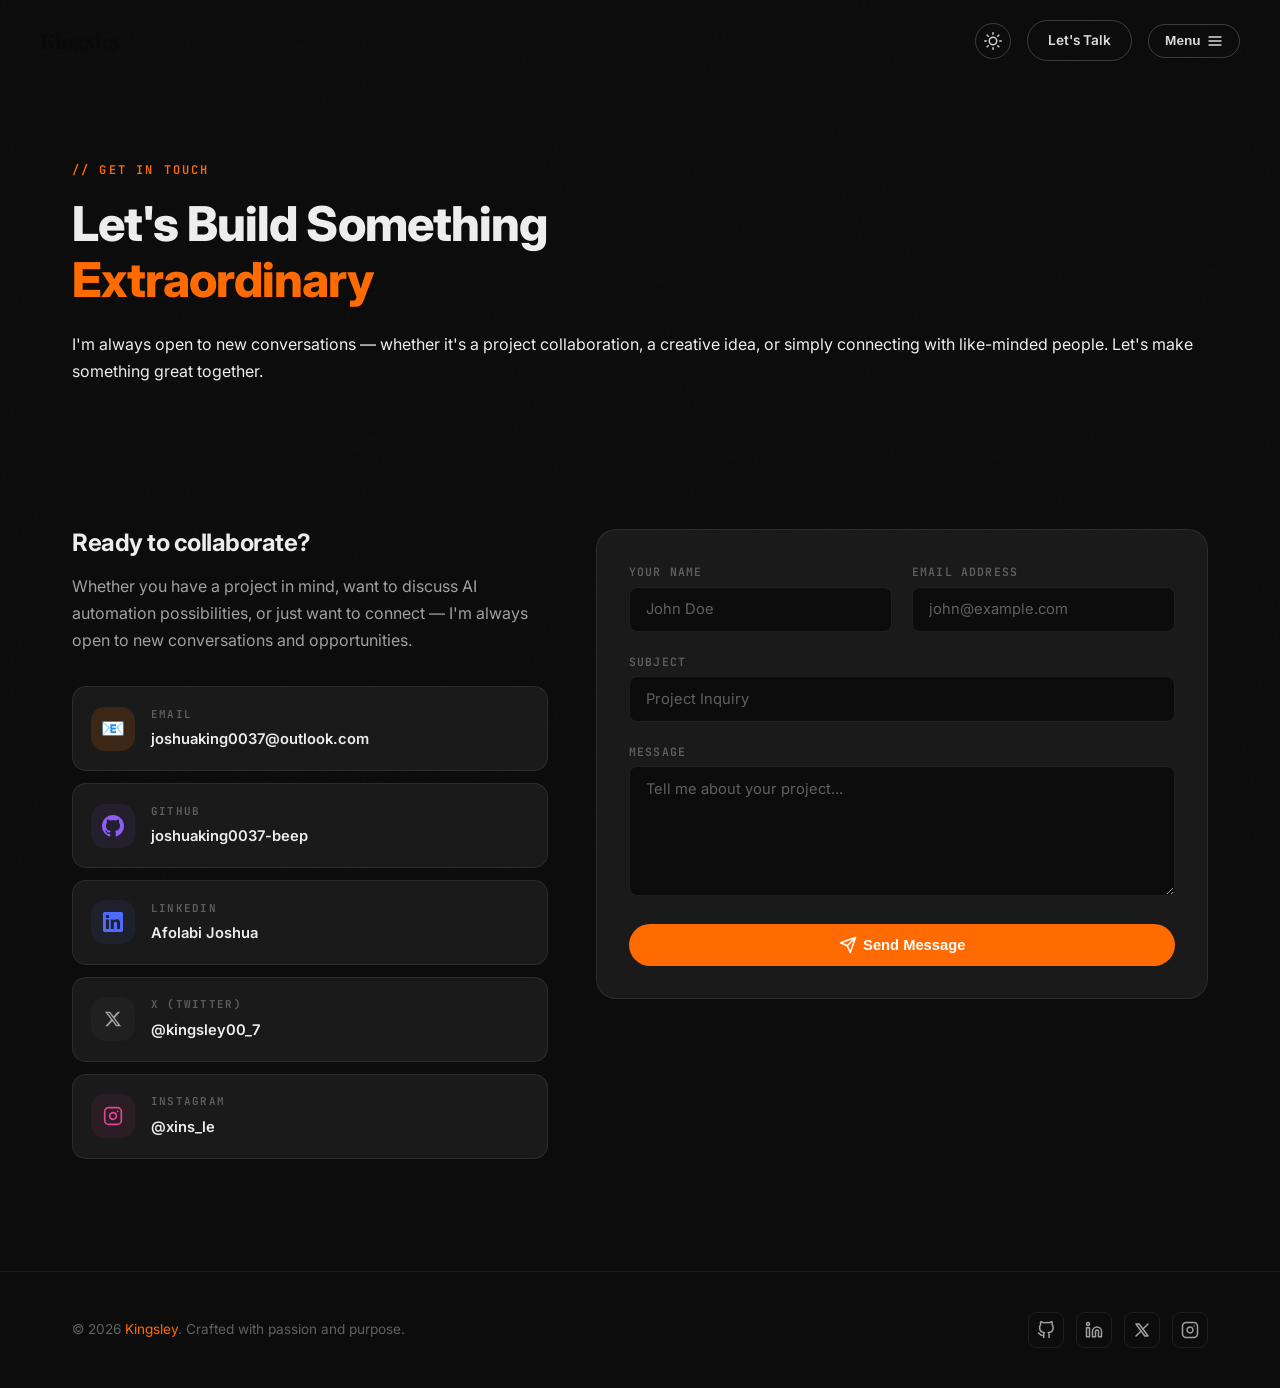
==== commit 49e3ac0b: "feat: complete cinematic design overhaul and add new portfolio projects" ====
--- a/contact.html
+++ b/contact.html
@@ -12,56 +12,73 @@
   <meta property="og:type" content="website">
   <link rel="preconnect" href="https://fonts.googleapis.com">
   <link rel="preconnect" href="https://fonts.gstatic.com" crossorigin>
-  <link href="https://fonts.googleapis.com/css2?family=Inter:wght@300;400;500;600;700;800;900&family=JetBrains+Mono:wght@400;500;600&family=Space+Grotesk:wght@500;600;700;800&display=swap" rel="stylesheet">
+  <link href="https://fonts.googleapis.com/css2?family=Inter:wght@300;400;500;600;700;800;900&family=JetBrains+Mono:wght@400;500;600&family=Playfair+Display:wght@700;800;900&display=swap" rel="stylesheet">
   <link rel="stylesheet" href="style.css">
-    <!-- Apply saved theme before paint to prevent flash -->
+  <!-- Apply saved theme before paint to prevent flash -->
   <script>
     (function() {
-      var t = localStorage.getItem('portfolio-theme') || 'light';
+      var t = localStorage.getItem('portfolio-theme') || 'dark';
       document.documentElement.setAttribute('data-theme', t);
     })();
   </script>
 </head>
 <body>
 
-  
-
-  
-
-  <!-- ========== Theme Toggle ========== -->
-  <button class="theme-toggle" id="themeToggle" aria-label="Toggle dark/light mode" title="Switch theme">
-    <svg class="icon-sun" xmlns="http://www.w3.org/2000/svg" width="24" height="24" viewBox="0 0 24 24" fill="none" stroke="currentColor" stroke-width="2" stroke-linecap="round" stroke-linejoin="round">
-      <circle cx="12" cy="12" r="5"/><line x1="12" y1="1" x2="12" y2="3"/><line x1="12" y1="21" x2="12" y2="23"/><line x1="4.22" y1="4.22" x2="5.64" y2="5.64"/><line x1="18.36" y1="18.36" x2="19.78" y2="19.78"/><line x1="1" y1="12" x2="3" y2="12"/><line x1="21" y1="12" x2="23" y2="12"/><line x1="4.22" y1="19.78" x2="5.64" y2="18.36"/><line x1="18.36" y1="5.64" x2="19.78" y2="4.22"/>
-    </svg>
-    <svg class="icon-moon" xmlns="http://www.w3.org/2000/svg" width="24" height="24" viewBox="0 0 24 24" fill="none" stroke="currentColor" stroke-width="2" stroke-linecap="round" stroke-linejoin="round">
-      <path d="M21 12.79A9 9 0 1 1 11.21 3 7 7 0 0 0 21 12.79z"/>
-    </svg>
-  </button>
-
-  <!-- ========== Navigation ========== -->
-  <nav class="nav" id="navbar">
-    <div class="nav-inner">
-      <a href="index.html" class="nav-logo"><span class="logo-name">Kingsley</span></a>
-      <ul class="nav-links" id="navLinks">
-        <li><a href="index.html">Home</a></li>
-        <li><a href="contact.html" class="active">Contact</a></li>
-        <li><a href="contact.html" class="nav-cta">Let's Talk</a></li>
+  <!-- ============ NOISE OVERLAY ============ -->
+  <div class="noise-overlay" aria-hidden="true"></div>
+
+  <!-- ============ MENU OVERLAY ============ -->
+  <div class="menu-overlay" id="menuOverlay" aria-hidden="true">
+    <nav class="menu-nav">
+      <div class="menu-top">
+        <span class="menu-logo">Kingsley</span>
+        <button class="menu-close" id="menuClose" aria-label="Close menu">
+          <svg width="24" height="24" viewBox="0 0 24 24" fill="none" stroke="currentColor" stroke-width="2" stroke-linecap="round" stroke-linejoin="round"><line x1="18" y1="6" x2="6" y2="18"/><line x1="6" y1="6" x2="18" y2="18"/></svg>
+        </button>
+      </div>
+      <ul class="menu-links">
+        <li><a href="index.html" class="menu-link">Home</a></li>
+        <li><a href="index.html#about" class="menu-link">About</a></li>
+        <li><a href="index.html#projects" class="menu-link">Projects</a></li>
+        <li><a href="index.html#services" class="menu-link">Services</a></li>
+        <li><a href="contact.html" class="menu-link">Contact</a></li>
       </ul>
-      <button class="nav-toggle" id="navToggle" aria-label="Toggle menu">
-        <span></span>
-        <span></span>
-        <span></span>
+      <div class="menu-footer">
+        <a href="https://github.com/joshuaking0037-beep" target="_blank" rel="noopener noreferrer" aria-label="GitHub">
+          <svg width="20" height="20" viewBox="0 0 24 24" fill="currentColor"><path d="M12 0c-6.626 0-12 5.373-12 12 0 5.302 3.438 9.8 8.207 11.387.599.111.793-.261.793-.577v-2.234c-3.338.726-4.033-1.416-4.033-1.416-.546-1.387-1.333-1.756-1.333-1.756-1.089-.745.083-.729.083-.729 1.205.084 1.839 1.237 1.839 1.237 1.07 1.834 2.807 1.304 3.492.997.107-.775.418-1.305.762-1.604-2.665-.305-5.467-1.334-5.467-5.931 0-1.311.469-2.381 1.236-3.221-.124-.303-.535-1.524.117-3.176 0 0 1.008-.322 3.301 1.23.957-.266 1.983-.399 3.003-.404 1.02.005 2.047.138 3.006.404 2.291-1.552 3.297-1.23 3.297-1.23.653 1.653.242 2.874.118 3.176.77.84 1.235 1.911 1.235 3.221 0 4.609-2.807 5.624-5.479 5.921.43.372.823 1.102.823 2.222v3.293c0 .319.192.694.801.576 4.765-1.589 8.199-6.086 8.199-11.386 0-6.627-5.373-12-12-12z"/></svg>
+        </a>
+        <a href="https://www.linkedin.com/in/afolabi-joshua-794917201" target="_blank" rel="noopener noreferrer" aria-label="LinkedIn">
+          <svg width="20" height="20" viewBox="0 0 24 24" fill="currentColor"><path d="M20.447 20.452h-3.554v-5.569c0-1.328-.027-3.037-1.852-3.037-1.853 0-2.136 1.445-2.136 2.939v5.667H9.351V9h3.414v1.561h.046c.477-.9 1.637-1.85 3.37-1.85 3.601 0 4.267 2.37 4.267 5.455v6.286zM5.337 7.433c-1.144 0-2.063-.926-2.063-2.065 0-1.138.92-2.063 2.063-2.063 1.14 0 2.064.925 2.064 2.063 0 1.139-.925 2.065-2.064 2.065zm1.782 13.019H3.555V9h3.564v11.452zM22.225 0H1.771C.792 0 0 .774 0 1.729v20.542C0 23.227.792 24 1.771 24h20.451C23.2 24 24 23.227 24 22.271V1.729C24 .774 23.2 0 22.222 0h.003z"/></svg>
+        </a>
+        <a href="https://x.com/kingsley00_7" target="_blank" rel="noopener noreferrer" aria-label="X (Twitter)">
+          <svg width="20" height="20" viewBox="0 0 24 24" fill="currentColor"><path d="M18.244 2.25h3.308l-7.227 8.26 8.502 11.24H16.17l-5.214-6.817L4.99 21.75H1.68l7.73-8.835L1.254 2.25H8.08l4.713 6.231zm-1.161 17.52h1.833L7.084 4.126H5.117z"/></svg>
+        </a>
+      </div>
+    </nav>
+  </div>
+
+  <!-- ============ HEADER / NAV ============ -->
+  <header class="site-header" id="siteHeader">
+    <a href="index.html" class="site-logo">Kingsley</a>
+    <div class="header-right">
+      <button class="theme-toggle" id="themeToggle" aria-label="Toggle dark/light mode">
+        <svg class="icon-sun" xmlns="http://www.w3.org/2000/svg" width="18" height="18" viewBox="0 0 24 24" fill="none" stroke="currentColor" stroke-width="2" stroke-linecap="round" stroke-linejoin="round"><circle cx="12" cy="12" r="5"/><line x1="12" y1="1" x2="12" y2="3"/><line x1="12" y1="21" x2="12" y2="23"/><line x1="4.22" y1="4.22" x2="5.64" y2="5.64"/><line x1="18.36" y1="18.36" x2="19.78" y2="19.78"/><line x1="1" y1="12" x2="3" y2="12"/><line x1="21" y1="12" x2="23" y2="12"/><line x1="4.22" y1="19.78" x2="5.64" y2="18.36"/><line x1="18.36" y1="5.64" x2="19.78" y2="4.22"/></svg>
+        <svg class="icon-moon" xmlns="http://www.w3.org/2000/svg" width="18" height="18" viewBox="0 0 24 24" fill="none" stroke="currentColor" stroke-width="2" stroke-linecap="round" stroke-linejoin="round"><path d="M21 12.79A9 9 0 1 1 11.21 3 7 7 0 0 0 21 12.79z"/></svg>
       </button>
-    </div>
-  </nav>
-  <div class="nav-overlay" id="navOverlay"></div>
+      <a href="contact.html" class="header-cta">Let's Talk</a>
+      <button class="menu-btn" id="menuBtn" aria-label="Open menu">
+        Menu
+        <svg width="16" height="16" viewBox="0 0 24 24" fill="none" stroke="currentColor" stroke-width="2" stroke-linecap="round" stroke-linejoin="round"><line x1="3" y1="6" x2="21" y2="6"/><line x1="3" y1="12" x2="21" y2="12"/><line x1="3" y1="18" x2="21" y2="18"/></svg>
+      </button>
+    </div>
+  </header>
 
   <!-- ========== Page Header ========== -->
   <section class="section" id="contact-header" style="padding-top: 10rem;">
     <div class="container">
       <div class="reveal">
         <span class="eyebrow">// Get in Touch</span>
-        <h2 class="section-title">Let's Build Something<br><span class="gradient-text">Extraordinary</span></h2>
+        <h2 class="section-title">Let's Build Something<br><span class="accent-text">Extraordinary</span></h2>
         <p class="section-subtitle">
           I'm always open to new conversations — whether it's a project collaboration, a creative idea, 
           or simply connecting with like-minded people. Let's make something great together.
@@ -85,8 +102,8 @@
 
           <div class="contact-channels">
             <a href="mailto:joshuaking0037@outlook.com" class="contact-link glass-card" id="contact-email">
-              <div class="liquid-shimmer"></div>
-              <div class="glass-glow"></div>
+              
+              
               <div class="contact-icon contact-icon--email">📧</div>
               <div class="contact-details">
                 <span class="contact-label">Email</span>
@@ -95,8 +112,8 @@
             </a>
 
             <a href="https://github.com/joshuaking0037-beep" target="_blank" rel="noopener noreferrer" class="contact-link glass-card" id="contact-github">
-              <div class="liquid-shimmer"></div>
-              <div class="glass-glow"></div>
+              
+              
               <div class="contact-icon contact-icon--github">
                 <svg width="22" height="22" viewBox="0 0 24 24" fill="currentColor"><path d="M12 0c-6.626 0-12 5.373-12 12 0 5.302 3.438 9.8 8.207 11.387.599.111.793-.261.793-.577v-2.234c-3.338.726-4.033-1.416-4.033-1.416-.546-1.387-1.333-1.756-1.333-1.756-1.089-.745.083-.729.083-.729 1.205.084 1.839 1.237 1.839 1.237 1.07 1.834 2.807 1.304 3.492.997.107-.775.418-1.305.762-1.604-2.665-.305-5.467-1.334-5.467-5.931 0-1.311.469-2.381 1.236-3.221-.124-.303-.535-1.524.117-3.176 0 0 1.008-.322 3.301 1.23.957-.266 1.983-.399 3.003-.404 1.02.005 2.047.138 3.006.404 2.291-1.552 3.297-1.23 3.297-1.23.653 1.653.242 2.874.118 3.176.77.84 1.235 1.911 1.235 3.221 0 4.609-2.807 5.624-5.479 5.921.43.372.823 1.102.823 2.222v3.293c0 .319.192.694.801.576 4.765-1.589 8.199-6.086 8.199-11.386 0-6.627-5.373-12-12-12z"/></svg>
               </div>
@@ -107,8 +124,8 @@
             </a>
 
             <a href="https://www.linkedin.com/in/afolabi-joshua-794917201" target="_blank" rel="noopener noreferrer" class="contact-link glass-card" id="contact-linkedin">
-              <div class="liquid-shimmer"></div>
-              <div class="glass-glow"></div>
+              
+              
               <div class="contact-icon contact-icon--linkedin">
                 <svg width="20" height="20" viewBox="0 0 24 24" fill="currentColor"><path d="M20.447 20.452h-3.554v-5.569c0-1.328-.027-3.037-1.852-3.037-1.853 0-2.136 1.445-2.136 2.939v5.667H9.351V9h3.414v1.561h.046c.477-.9 1.637-1.85 3.37-1.85 3.601 0 4.267 2.37 4.267 5.455v6.286zM5.337 7.433c-1.144 0-2.063-.926-2.063-2.065 0-1.138.92-2.063 2.063-2.063 1.14 0 2.064.925 2.064 2.063 0 1.139-.925 2.065-2.064 2.065zm1.782 13.019H3.555V9h3.564v11.452zM22.225 0H1.771C.792 0 0 .774 0 1.729v20.542C0 23.227.792 24 1.771 24h20.451C23.2 24 24 23.227 24 22.271V1.729C24 .774 23.2 0 22.222 0h.003z"/></svg>
               </div>
@@ -119,8 +136,8 @@
             </a>
 
             <a href="https://x.com/kingsley00_7" target="_blank" rel="noopener noreferrer" class="contact-link glass-card" id="contact-x">
-              <div class="liquid-shimmer"></div>
-              <div class="glass-glow"></div>
+              
+              
               <div class="contact-icon contact-icon--x">
                 <svg width="18" height="18" viewBox="0 0 24 24" fill="currentColor"><path d="M18.244 2.25h3.308l-7.227 8.26 8.502 11.24H16.17l-5.214-6.817L4.99 21.75H1.68l7.73-8.835L1.254 2.25H8.08l4.713 6.231zm-1.161 17.52h1.833L7.084 4.126H5.117z"/></svg>
               </div>
@@ -131,8 +148,8 @@
             </a>
 
             <a href="https://www.instagram.com/xins_le" target="_blank" rel="noopener noreferrer" class="contact-link glass-card" id="contact-instagram">
-              <div class="liquid-shimmer"></div>
-              <div class="glass-glow"></div>
+              
+              
               <div class="contact-icon contact-icon--instagram">
                 <svg width="20" height="20" viewBox="0 0 24 24" fill="none" stroke="currentColor" stroke-width="2" stroke-linecap="round" stroke-linejoin="round"><rect x="2" y="2" width="20" height="20" rx="5" ry="5"/><path d="M16 11.37A4 4 0 1 1 12.63 8 4 4 0 0 1 16 11.37z"/><line x1="17.5" y1="6.5" x2="17.51" y2="6.5"/></svg>
               </div>
@@ -146,8 +163,8 @@
 
         <!-- Right: Contact Form -->
         <div class="contact-form-card glass-card reveal reveal-delay-2">
-          <div class="liquid-shimmer"></div>
-          <div class="glass-glow"></div>
+          
+          
           <form class="contact-form" id="contactForm" action="https://formsubmit.co/joshuaking0037@outlook.com" method="POST">
 
             <!-- FormSubmit Hidden Fields -->
@@ -185,45 +202,29 @@
     </div>
   </section>
 
-  <!-- ========== Footer ========== -->
-  <footer class="footer">
+  <!-- ============ FOOTER ============ -->
+  <footer class="site-footer">
     <div class="container">
       <div class="footer-inner">
-        <p class="footer-copy">
-          © 2026 <span class="highlight">Kingsley</span>. Crafted with passion and purpose.
-        </p>
+        <p class="footer-copy">© 2026 <span class="accent-text">Kingsley</span>. Crafted with passion and purpose.</p>
         <div class="footer-socials">
           <a href="https://github.com/joshuaking0037-beep" target="_blank" rel="noopener noreferrer" aria-label="GitHub">
-            <svg width="18" height="18" viewBox="0 0 24 24" fill="currentColor"><path d="M12 0c-6.626 0-12 5.373-12 12 0 5.302 3.438 9.8 8.207 11.387.599.111.793-.261.793-.577v-2.234c-3.338.726-4.033-1.416-4.033-1.416-.546-1.387-1.333-1.756-1.333-1.756-1.089-.745.083-.729.083-.729 1.205.084 1.839 1.237 1.839 1.237 1.07 1.834 2.807 1.304 3.492.997.107-.775.418-1.305.762-1.604-2.665-.305-5.467-1.334-5.467-5.931 0-1.311.469-2.381 1.236-3.221-.124-.303-.535-1.524.117-3.176 0 0 1.008-.322 3.301 1.23.957-.266 1.983-.399 3.003-.404 1.02.005 2.047.138 3.006.404 2.291-1.552 3.297-1.23 3.297-1.23.653 1.653.242 2.874.118 3.176.77.84 1.235 1.911 1.235 3.221 0 4.609-2.807 5.624-5.479 5.921.43.372.823 1.102.823 2.222v3.293c0 .319.192.694.801.576 4.765-1.589 8.199-6.086 8.199-11.386 0-6.627-5.373-12-12-12z"/></svg>
+            <svg xmlns="http://www.w3.org/2000/svg" width="18" height="18" viewBox="0 0 24 24" fill="none" stroke="currentColor" stroke-width="2" stroke-linecap="round" stroke-linejoin="round"><path d="M9 19c-5 1.5-5-2.5-7-3m14 6v-3.87a3.37 3.37 0 0 0-.94-2.61c3.14-.35 6.44-1.54 6.44-7A5.44 5.44 0 0 0 20 4.77 5.07 5.07 0 0 0 19.91 1S18.73.65 16 2.48a13.38 13.38 0 0 0-7 0C6.27.65 5.09 1 5.09 1A5.07 5.07 0 0 0 5 4.77a5.44 5.44 0 0 0-1.5 3.78c0 5.42 3.3 6.61 6.44 7A3.37 3.37 0 0 0 9 18.13V22"/></svg>
           </a>
           <a href="https://www.linkedin.com/in/afolabi-joshua-794917201" target="_blank" rel="noopener noreferrer" aria-label="LinkedIn">
-            <svg width="16" height="16" viewBox="0 0 24 24" fill="currentColor"><path d="M20.447 20.452h-3.554v-5.569c0-1.328-.027-3.037-1.852-3.037-1.853 0-2.136 1.445-2.136 2.939v5.667H9.351V9h3.414v1.561h.046c.477-.9 1.637-1.85 3.37-1.85 3.601 0 4.267 2.37 4.267 5.455v6.286zM5.337 7.433c-1.144 0-2.063-.926-2.063-2.065 0-1.138.92-2.063 2.063-2.063 1.14 0 2.064.925 2.064 2.063 0 1.139-.925 2.065-2.064 2.065zm1.782 13.019H3.555V9h3.564v11.452zM22.225 0H1.771C.792 0 0 .774 0 1.729v20.542C0 23.227.792 24 1.771 24h20.451C23.2 24 24 23.227 24 22.271V1.729C24 .774 23.2 0 22.222 0h.003z"/></svg>
+            <svg xmlns="http://www.w3.org/2000/svg" width="18" height="18" viewBox="0 0 24 24" fill="none" stroke="currentColor" stroke-width="2" stroke-linecap="round" stroke-linejoin="round"><path d="M16 8a6 6 0 0 1 6 6v7h-4v-7a2 2 0 0 0-2-2 2 2 0 0 0-2 2v7h-4v-7a6 6 0 0 1 6-6z"/><rect x="2" y="9" width="4" height="12"/><circle cx="4" cy="4" r="2"/></svg>
           </a>
           <a href="https://x.com/kingsley00_7" target="_blank" rel="noopener noreferrer" aria-label="X">
-            <svg width="16" height="16" viewBox="0 0 24 24" fill="currentColor"><path d="M18.244 2.25h3.308l-7.227 8.26 8.502 11.24H16.17l-5.214-6.817L4.99 21.75H1.68l7.73-8.835L1.254 2.25H8.08l4.713 6.231zm-1.161 17.52h1.833L7.084 4.126H5.117z"/></svg>
+            <svg xmlns="http://www.w3.org/2000/svg" width="18" height="18" viewBox="0 0 24 24" fill="none" stroke="currentColor" stroke-width="2" stroke-linecap="round" stroke-linejoin="round"><path d="M4 4l11.733 16h4.267l-11.733 -16z"/><path d="M4 20l6.768 -6.768m2.46 -2.46l6.772 -6.772"/></svg>
           </a>
           <a href="https://www.instagram.com/xins_le" target="_blank" rel="noopener noreferrer" aria-label="Instagram">
-            <svg width="18" height="18" viewBox="0 0 24 24" fill="none" stroke="currentColor" stroke-width="2" stroke-linecap="round" stroke-linejoin="round"><rect x="2" y="2" width="20" height="20" rx="5" ry="5"/><path d="M16 11.37A4 4 0 1 1 12.63 8 4 4 0 0 1 16 11.37z"/><line x1="17.5" y1="6.5" x2="17.51" y2="6.5"/></svg>
+            <svg xmlns="http://www.w3.org/2000/svg" width="18" height="18" viewBox="0 0 24 24" fill="none" stroke="currentColor" stroke-width="2" stroke-linecap="round" stroke-linejoin="round"><rect x="2" y="2" width="20" height="20" rx="5" ry="5"/><path d="M16 11.37A4 4 0 1 1 12.63 8 4 4 0 0 1 16 11.37z"/><line x1="17.5" y1="6.5" x2="17.51" y2="6.5"/></svg>
           </a>
         </div>
       </div>
     </div>
   </footer>
 
-  
-
-  
-
   <script src="script.js"></script>
-
-  <!-- FormSubmit Success Detection -->
-  <script>
-    if (window.location.search.includes('sent=true')) {
-      const form = document.querySelector('.contact-form');
-      if (form) {
-        form.innerHTML = '<div class="form-success"><div class="success-icon">✅</div><h3>Message Sent!</h3><p>Thank you for reaching out. I\'ll get back to you as soon as possible.</p><br><a href="index.html" class="btn btn-primary">Back to Home</a></div>';
-      }
-    }
-  </script>
 </body>
-</html>
+</html>
--- a/style.css
+++ b/style.css
@@ -1,1289 +1,788 @@
-/* ========================================================
-   LIQUID GLASS PORTFOLIO — Light/Dark 3D Glass Design System
-   Soft whites & deep navies, prismatic refractions, 3D depth
-   Includes: Theme Toggle, n8n Workflow Layout, Enhanced Contrast
-   ======================================================== */
-
-@import url('https://fonts.googleapis.com/css2?family=Inter:wght@300;400;500;600;700;800;900&family=JetBrains+Mono:wght@400;500;600&family=Space+Grotesk:wght@500;600;700;800&display=swap');
-
-/* ---------- Design Tokens (Light Mode — Default Minimalist) ---------- */
+/* ================================================================
+   KINGSLEY PORTFOLIO — Cinematic Dark + Editorial Design System
+   Dark full-bleed hero, floating project cards, orange accents
+   ================================================================ */
+
+@import url('https://fonts.googleapis.com/css2?family=Inter:wght@300;400;500;600;700;800;900&family=JetBrains+Mono:wght@400;500;600&family=Playfair+Display:wght@700;800;900&display=swap');
+
+/* ──────────────────────────── TOKENS ──────────────────────────── */
 :root {
-  /* Clean light background */
-  --bg-base: #ffffff;
-  --bg-page: #ffffff;
-  --bg-warm: #fafafa;
-  --bg-white: #ffffff;
-
-  /* Solid cards, crisp borders, no blur */
-  --glass-bg: #ffffff;
-  --glass-bg-hover: #fafafa;
-  --glass-bg-solid: #ffffff;
-  --glass-border: #000000;
-  --glass-border-inner: #000000;
-  --glass-border-hover: #000000;
-  --glass-blur: blur(0px);
-  --glass-blur-heavy: blur(0px);
-
-  /* Flat, sharp shadows */
-  --shadow-glass: none;
-  --shadow-glass-hover: none;
-  --shadow-glass-3d: none;
-
-  /* Accents */
-  --accent-cyan: #000000;
-  --accent-blue: #000000;
-  --accent-purple: #000000;
-  --accent-pink: #000000;
-  --accent-teal: #000000;
-  --accent-orange: #000000;
-
-  /* Gradients */
-  --gradient-primary: linear-gradient(0deg, #000000, #000000);
-  --gradient-accent: linear-gradient(0deg, #000000, #000000);
-  --gradient-warm: linear-gradient(0deg, #000000, #000000);
-  --gradient-glass-shine: transparent;
-  --gradient-prism: transparent;
-
-  /* Text — high contrast for readability */
-  --text-primary: #000000;
-  --text-secondary: #222222;
-  --text-tertiary: #555555;
-  --text-white: #ffffff;
-
-  /* Nav scrolled background */
-  --nav-scrolled-bg: #ffffff;
-  --nav-scrolled-border: #000000;
-  --nav-scrolled-shadow: none;
-
-  /* Mobile nav panel */
-  --mobile-nav-bg: #ffffff;
-
-  /* Body radial overlays (disabled) */
-  --body-radial-1: transparent;
-  --body-radial-2: transparent;
-  --body-radial-3: transparent;
-
-  /* Selection */
-  --selection-bg: rgba(0, 0, 0, 0.1);
-  --selection-color: #000000;
-
-  /* Scrollbar */
-  --scrollbar-track: #ffffff;
-  --scrollbar-thumb: rgba(0,0,0,0.3);
-  --scrollbar-thumb-hover: rgba(0,0,0,0.6);
-
-  /* Canvas opacity */
-  --canvas-opacity: 0;
-
-  /* Fonts */
-  --font-sans: 'Space Grotesk', 'JetBrains Mono', monospace;
-  --font-display: 'Space Grotesk', monospace;
-  --font-mono: 'JetBrains Mono', monospace;
+  --accent: #ff6b00;
+  --accent-dim: rgba(255, 107, 0, 0.15);
+  --accent-glow: rgba(255, 107, 0, 0.3);
+
+  /* Light mode surface */
+  --bg:        #f5f4f2;
+  --bg-alt:    #ececea;
+  --surface:   #ffffff;
+  --border:    rgba(0,0,0,0.08);
+  --border-hi: rgba(0,0,0,0.18);
+
+  /* Light mode text */
+  --text-1: #0a0a0a;
+  --text-2: #444444;
+  --text-3: #888888;
+  --text-inv: #ffffff;
+
+  /* Shadows */
+  --shadow-sm: 0 2px 8px rgba(0,0,0,0.06);
+  --shadow-md: 0 8px 30px rgba(0,0,0,0.10);
+  --shadow-lg: 0 20px 60px rgba(0,0,0,0.14);
 
   /* Radii */
-  --radius-sm: 0px;
-  --radius-md: 0px;
-  --radius-lg: 0px;
-  --radius-xl: 0px;
-  --radius-full: 0px;
+  --r-sm:   8px;
+  --r-md:   14px;
+  --r-lg:   20px;
+  --r-full: 999px;
 
   /* Animation */
-  --ease-out: cubic-bezier(0.16, 1, 0.3, 1);
-  --ease-bounce: cubic-bezier(0.34, 1.56, 0.64, 1);
-  --duration-fast: 0.2s;
-  --duration-normal: 0.3s;
-  --duration-slow: 0.5s;
-}
-
-/* ---------- Design Tokens (Dark Mode) ---------- */
+  --ease: cubic-bezier(0.16, 1, 0.3, 1);
+  --fast: 0.2s;
+  --norm: 0.35s;
+  --slow: 0.6s;
+
+  /* Typography */
+  --font-sans:    'Inter', -apple-system, BlinkMacSystemFont, sans-serif;
+  --font-display: 'Playfair Display', Georgia, serif;
+  --font-mono:    'JetBrains Mono', monospace;
+}
+
 [data-theme="dark"] {
-  --bg-base: #000000;
-  --bg-page: #000000;
-  --bg-warm: #0a0a0a;
-  --bg-white: #000000;
-
-  --glass-bg: #000000;
-  --glass-bg-hover: #0a0a0a;
-  --glass-bg-solid: #000000;
-  --glass-border: #ffffff;
-  --glass-border-inner: #ffffff;
-  --glass-border-hover: #ffffff;
-
-  --shadow-glass: none;
-  --shadow-glass-hover: none;
-  --shadow-glass-3d: none;
-
-  --gradient-glass-shine: transparent;
-  --gradient-prism: transparent;
-
-  /* Text — bright for dark backgrounds */
-  --text-primary: #ffffff;
-  --text-secondary: #dddddd;
-  --text-tertiary: #999999;
-
-  --nav-scrolled-bg: #000000;
-  --nav-scrolled-border: #ffffff;
-  --nav-scrolled-shadow: none;
-
-  --mobile-nav-bg: #000000;
-
-  --body-radial-1: transparent;
-  --body-radial-2: transparent;
-  --body-radial-3: transparent;
-
-  --selection-bg: rgba(255, 255, 255, 0.2);
-  --selection-color: #ffffff;
-
-  --scrollbar-track: #000000;
-  --scrollbar-thumb: rgba(255,255,255,0.3);
-  --scrollbar-thumb-hover: rgba(255,255,255,0.6);
-
-  --canvas-opacity: 0;
-
-  --accent-cyan: #ffffff;
-  --accent-blue: #ffffff;
-  --accent-purple: #ffffff;
-  --accent-pink: #ffffff;
-  --accent-teal: #ffffff;
-  --accent-orange: #ffffff;
-
-  --gradient-primary: linear-gradient(0deg, #ffffff, #ffffff);
-  --gradient-accent: linear-gradient(0deg, #ffffff, #ffffff);
-  --gradient-warm: linear-gradient(0deg, #ffffff, #ffffff);
-}
+  --bg:        #0c0c0c;
+  --bg-alt:    #131313;
+  --surface:   #1a1a1a;
+  --border:    rgba(255,255,255,0.08);
+  --border-hi: rgba(255,255,255,0.18);
+
+  --text-1: #ededed;
+  --text-2: #a0a0a0;
+  --text-3: #606060;
+  --text-inv: #0a0a0a;
+
+  --shadow-sm: 0 2px 8px rgba(0,0,0,0.4);
+  --shadow-md: 0 8px 30px rgba(0,0,0,0.5);
+  --shadow-lg: 0 20px 60px rgba(0,0,0,0.7);
+}
+
+/* ──────────────────────────── RESET ──────────────────────────── */
 *, *::before, *::after { box-sizing: border-box; margin: 0; padding: 0; }
-html { scroll-behavior: smooth; scroll-padding-top: 100px; font-size: 16px; }
+html { scroll-behavior: smooth; scroll-padding-top: 80px; font-size: 16px; }
 body {
-  background: var(--bg-base);
-  color: var(--text-primary);
+  background: var(--bg);
+  color: var(--text-1);
   font-family: var(--font-sans);
   line-height: 1.7;
   overflow-x: hidden;
   -webkit-font-smoothing: antialiased;
-  /* Subtle background texture */
-  background-image: radial-gradient(circle at 20% 20%, var(--body-radial-1) 0%, transparent 50%),
-                    radial-gradient(circle at 80% 80%, var(--body-radial-2) 0%, transparent 50%),
-                    radial-gradient(circle at 50% 50%, var(--body-radial-3) 0%, transparent 60%);
-  background-attachment: fixed;
-  transition: background-color 0.4s ease, color 0.4s ease;
-}
-::selection { background: var(--selection-bg); color: var(--selection-color); }
+  transition: background 0.4s ease, color 0.4s ease;
+}
+::selection { background: var(--accent); color: #fff; }
 a { color: inherit; text-decoration: none; }
 img { max-width: 100%; display: block; }
-h1, h2, h3, h4, h5, h6 {
+h1,h2,h3,h4 { line-height: 1.15; letter-spacing: -0.02em; color: var(--text-1); }
+
+/* ──────────────────────────── NOISE OVERLAY ──────────────────────────── */
+.noise-overlay {
+  position: fixed; inset: 0; z-index: 0; pointer-events: none;
+  background-image: url("data:image/svg+xml,%3Csvg viewBox='0 0 256 256' xmlns='http://www.w3.org/2000/svg'%3E%3Cfilter id='noise'%3E%3CfeTurbulence type='fractalNoise' baseFrequency='0.9' numOctaves='4' stitchTiles='stitch'/%3E%3C/filter%3E%3Crect width='100%25' height='100%25' filter='url(%23noise)' opacity='0.04'/%3E%3C/svg%3E");
+  opacity: 0.35;
+}
+
+/* ──────────────────────────── SCROLLBAR ──────────────────────────── */
+::-webkit-scrollbar { width: 6px; }
+::-webkit-scrollbar-track { background: var(--bg); }
+::-webkit-scrollbar-thumb { background: rgba(128,128,128,0.3); border-radius: var(--r-full); }
+::-webkit-scrollbar-thumb:hover { background: var(--accent); }
+
+/* ──────────────────────────── MENU OVERLAY ──────────────────────────── */
+.menu-overlay {
+  position: fixed; inset: 0; z-index: 500;
+  background: var(--bg-alt);
+  display: flex; align-items: stretch;
+  transform: translateX(100%);
+  transition: transform 0.5s var(--ease);
+}
+.menu-overlay.open { transform: translateX(0); }
+
+.menu-nav {
+  display: flex; flex-direction: column;
+  width: 100%; max-width: 480px; margin-left: auto;
+  padding: 2.5rem 3rem;
+  border-left: 1px solid var(--border);
+}
+.menu-top {
+  display: flex; align-items: center; justify-content: space-between;
+  margin-bottom: 4rem;
+}
+.menu-logo {
   font-family: var(--font-display);
+  font-size: 1.5rem; font-weight: 700;
+  color: var(--text-1);
+}
+.menu-close {
+  background: none; border: 1px solid var(--border);
+  border-radius: var(--r-sm);
+  width: 40px; height: 40px;
+  display: flex; align-items: center; justify-content: center;
+  cursor: pointer; color: var(--text-2);
+  transition: border-color var(--fast), color var(--fast);
+}
+.menu-close:hover { border-color: var(--accent); color: var(--accent); }
+
+.menu-links { list-style: none; flex: 1; }
+.menu-links li { border-bottom: 1px solid var(--border); }
+.menu-link {
+  display: block; padding: 1.2rem 0;
+  font-size: 1.8rem; font-weight: 700;
+  font-family: var(--font-display);
+  color: var(--text-2);
+  transition: color var(--fast), padding-left var(--fast);
+}
+.menu-link:hover { color: var(--accent); padding-left: 0.75rem; }
+
+.menu-footer {
+  display: flex; gap: 1rem; padding-top: 2rem;
+}
+.menu-footer a {
+  width: 40px; height: 40px;
+  border: 1px solid var(--border); border-radius: var(--r-sm);
+  display: flex; align-items: center; justify-content: center;
+  color: var(--text-2);
+  transition: border-color var(--fast), color var(--fast);
+}
+.menu-footer a:hover { border-color: var(--accent); color: var(--accent); }
+
+/* ──────────────────────────── HEADER ──────────────────────────── */
+.site-header {
+  position: fixed; top: 0; left: 0; right: 0; z-index: 200;
+  display: flex; align-items: center; justify-content: space-between;
+  padding: 1.25rem 2.5rem;
+  transition: background var(--norm), backdrop-filter var(--norm), border-color var(--norm);
+}
+.site-header.scrolled {
+  background: rgba(12,12,12,0.85);
+  backdrop-filter: blur(16px);
+  -webkit-backdrop-filter: blur(16px);
+  border-bottom: 1px solid var(--border);
+}
+[data-theme="light"] .site-header.scrolled {
+  background: rgba(245,244,242,0.9);
+}
+
+.site-logo {
+  font-family: var(--font-display);
+  font-size: 1.3rem; font-weight: 800;
+  color: var(--text-inv);
   letter-spacing: -0.02em;
-  line-height: 1.15;
-  color: var(--text-primary);
-  font-weight: 700;
-}
-
-/* ---------- Theme Toggle Button ---------- */
+  transition: color var(--fast);
+}
+[data-theme="light"] .site-logo { color: var(--text-1); }
+.site-header.scrolled .site-logo { color: var(--text-1); }
+
+.header-right {
+  display: flex; align-items: center; gap: 1rem;
+}
+
+/* Theme toggle */
 .theme-toggle {
-  position: fixed;
-  bottom: 2rem;
-  right: 2rem;
-  z-index: 200;
-  width: 52px;
-  height: 52px;
-  border-radius: 50%;
-  border: 1px solid var(--glass-border);
-  background: var(--glass-bg);
-  backdrop-filter: var(--glass-blur);
-  -webkit-backdrop-filter: var(--glass-blur);
-  box-shadow: var(--shadow-glass);
-  cursor: pointer;
-  display: flex;
-  align-items: center;
-  justify-content: center;
-  transition: transform 0.3s var(--ease-out), box-shadow 0.3s var(--ease-out), border-color 0.3s;
-  overflow: hidden;
-}
-.theme-toggle:hover {
-  transform: scale(1.1);
-  box-shadow: var(--shadow-glass-hover);
-  border-color: var(--glass-border-hover);
-}
-.theme-toggle:active {
-  transform: scale(0.95);
-}
-/* Icon container with smooth swap */
+  background: none;
+  border: 1px solid rgba(255,255,255,0.2);
+  border-radius: var(--r-full);
+  width: 36px; height: 36px;
+  display: flex; align-items: center; justify-content: center;
+  cursor: pointer; color: rgba(255,255,255,0.8);
+  transition: border-color var(--fast), color var(--fast);
+  position: relative;
+}
+.theme-toggle:hover { border-color: var(--accent); color: var(--accent); }
+[data-theme="light"] .theme-toggle {
+  border-color: rgba(0,0,0,0.2);
+  color: var(--text-2);
+}
 .theme-toggle .icon-sun,
 .theme-toggle .icon-moon {
   position: absolute;
-  width: 24px;
-  height: 24px;
-  transition: transform 0.45s var(--ease-out), opacity 0.35s ease;
-}
-.theme-toggle .icon-sun {
-  color: var(--accent-orange);
-  opacity: 0;
-  transform: rotate(90deg) scale(0.5);
-}
-.theme-toggle .icon-moon {
-  color: var(--accent-blue);
-  opacity: 1;
-  transform: rotate(0deg) scale(1);
-}
-/* When dark mode is active, swap icons */
-[data-theme="dark"] .theme-toggle .icon-sun {
-  opacity: 1;
-  transform: rotate(0deg) scale(1);
-}
-[data-theme="dark"] .theme-toggle .icon-moon {
-  opacity: 0;
-  transform: rotate(-90deg) scale(0.5);
-}
-
-/* ---------- Animated Background ---------- */
-.bg-mesh { position: fixed; inset: 0; z-index: 0; pointer-events: none; overflow: hidden; }
-.bg-canvas { position: absolute; inset: 0; z-index: 1; pointer-events: none; opacity: var(--canvas-opacity); transition: opacity 0.5s ease; }
-.bg-orb {
-  position: absolute; border-radius: 50%; opacity: 0.4;
-  animation: orbFloat 20s ease-in-out infinite;
-  filter: blur(90px);
+  transition: transform 0.4s var(--ease), opacity 0.3s ease;
+}
+.theme-toggle .icon-sun { opacity: 0; transform: rotate(90deg) scale(0.6); }
+.theme-toggle .icon-moon { opacity: 1; transform: rotate(0deg) scale(1); }
+[data-theme="dark"] .theme-toggle .icon-sun { opacity: 1; transform: rotate(0deg) scale(1); }
+[data-theme="dark"] .theme-toggle .icon-moon { opacity: 0; transform: rotate(-90deg) scale(0.6); }
+
+/* Let's Talk button */
+.header-cta {
+  font-size: 0.85rem; font-weight: 600;
+  color: rgba(255,255,255,0.85);
+  padding: 0.5rem 1.25rem;
+  border: 1px solid rgba(255,255,255,0.2);
+  border-radius: var(--r-full);
+  transition: background var(--fast), border-color var(--fast), color var(--fast);
+}
+.header-cta:hover {
+  background: var(--accent);
+  border-color: var(--accent);
+  color: #fff;
+}
+[data-theme="light"] .header-cta {
+  color: var(--text-1);
+  border-color: rgba(0,0,0,0.2);
+}
+
+/* Menu button */
+.menu-btn {
+  display: flex; align-items: center; gap: 0.4rem;
+  background: none; border: 1px solid rgba(255,255,255,0.2);
+  border-radius: var(--r-full);
+  padding: 0.5rem 1rem;
+  font-size: 0.85rem; font-weight: 600;
+  color: rgba(255,255,255,0.85);
+  cursor: pointer;
+  transition: border-color var(--fast), color var(--fast), background var(--fast);
+}
+.menu-btn:hover { border-color: var(--accent); color: var(--accent); }
+[data-theme="light"] .menu-btn { color: var(--text-1); border-color: rgba(0,0,0,0.2); }
+
+/* ──────────────────────────── HERO ──────────────────────────── */
+.hero {
+  position: relative;
+  width: 100%; height: 100vh;
+  min-height: 600px;
+  display: flex; flex-direction: column;
+  justify-content: flex-end;
+  overflow: hidden;
+}
+
+/* Background image */
+.hero-bg {
+  position: absolute; inset: 0;
   z-index: 0;
 }
-.bg-orb--1 { width: 500px; height: 500px; background: rgba(0, 180, 216, 0.12); top: -5%; left: -5%; animation-duration: 28s; }
-.bg-orb--2 { width: 450px; height: 450px; background: rgba(139, 92, 246, 0.1); top: 25%; right: -8%; animation-duration: 32s; animation-delay: -5s; }
-.bg-orb--3 { width: 600px; height: 600px; background: rgba(77, 107, 255, 0.08); bottom: -10%; left: 25%; animation-duration: 36s; animation-delay: -10s; }
-.bg-orb--4 { width: 350px; height: 350px; background: rgba(232, 67, 147, 0.07); top: 55%; left: 60%; animation-duration: 24s; animation-delay: -3s; }
-@keyframes orbFloat {
-  0%, 100% { transform: translate(0, 0) scale(1); }
-  25% { transform: translate(50px, -35px) scale(1.08); }
-  50% { transform: translate(-25px, 40px) scale(0.96); }
-  75% { transform: translate(35px, 25px) scale(1.04); }
-}
-
-/* ---------- Utility ---------- */
+.hero-bg-img {
+  width: 100%; height: 100%;
+  object-fit: cover;
+  object-position: center;
+}
+.hero-bg-overlay {
+  position: absolute; inset: 0;
+  background: linear-gradient(
+    to bottom,
+    rgba(5, 5, 5, 0.25) 0%,
+    rgba(5, 5, 5, 0.15) 40%,
+    rgba(5, 5, 5, 0.75) 80%,
+    rgba(5, 5, 5, 0.95) 100%
+  );
+}
+
+/* Floating cards scattered in the upper part of the hero */
+.hero-float-cards {
+  position: absolute; inset: 0; z-index: 2;
+  pointer-events: none;
+}
+.float-card {
+  position: absolute;
+  background: rgba(10, 10, 10, 0.55);
+  border: 1px solid rgba(255,255,255,0.12);
+  backdrop-filter: blur(14px);
+  -webkit-backdrop-filter: blur(14px);
+  border-radius: var(--r-md);
+  padding: 0.75rem 1rem;
+  display: flex; align-items: center; gap: 0.75rem;
+  animation: floatDrift 6s ease-in-out infinite;
+}
+[data-theme="light"] .float-card {
+  background: rgba(255,255,255,0.65);
+  border-color: rgba(0,0,0,0.1);
+}
+.float-card-icon { font-size: 1.4rem; }
+.float-card-label {
+  font-family: var(--font-mono);
+  font-size: 0.62rem; letter-spacing: 0.12em; text-transform: uppercase;
+  color: var(--accent); font-weight: 600; display: block;
+  margin-bottom: 2px;
+}
+.float-card-title {
+  font-size: 0.82rem; font-weight: 600;
+  color: rgba(255,255,255,0.9); display: block;
+}
+[data-theme="light"] .float-card-title { color: var(--text-1); }
+
+/* Card positions */
+.float-card--1 { top: 22%; left: 7%; animation-delay: 0s; }
+.float-card--2 { top: 30%; right: 8%; animation-delay: -1.5s; }
+.float-card--3 { top: 58%; left: 5%; animation-delay: -2.8s; }
+.float-card--4 { top: 50%; right: 6%; animation-delay: -0.7s; }
+
+@keyframes floatDrift {
+  0%, 100% { transform: translateY(0px); }
+  50% { transform: translateY(-10px); }
+}
+
+/* Hero text block at the bottom */
+.hero-bottom {
+  position: relative; z-index: 3;
+  padding: 3rem 3rem 4rem;
+}
+.hero-tag {
+  display: inline-flex; align-items: center; gap: 0.5rem;
+  font-family: var(--font-mono); font-size: 0.75rem; font-weight: 500;
+  color: rgba(255,255,255,0.7);
+  margin-bottom: 1rem;
+  letter-spacing: 0.08em;
+}
+.status-dot {
+  width: 7px; height: 7px; border-radius: 50%;
+  background: #4ade80;
+  box-shadow: 0 0 6px #4ade80;
+  animation: pulse-dot 2s ease-in-out infinite;
+}
+@keyframes pulse-dot {
+  0%, 100% { box-shadow: 0 0 4px #4ade80, 0 0 0 0 rgba(74,222,128,0.4); }
+  50% { box-shadow: 0 0 8px #4ade80, 0 0 0 8px rgba(74,222,128,0); }
+}
+.hero-title {
+  font-family: var(--font-display);
+  font-size: clamp(2.8rem, 7vw, 6rem);
+  font-weight: 900; line-height: 1.05;
+  color: #ffffff;
+  margin-bottom: 0.5rem;
+  letter-spacing: -0.03em;
+}
+.hero-sub {
+  font-size: clamp(0.95rem, 2vw, 1.2rem);
+  color: rgba(255,255,255,0.6);
+  font-weight: 400;
+}
+
+/* Scroll cue */
+.scroll-cue {
+  position: absolute; bottom: 2rem; left: 50%;
+  transform: translateX(-50%); z-index: 3;
+  display: flex; flex-direction: column; align-items: center;
+}
+.scroll-cue-line {
+  width: 1px; height: 60px;
+  background: linear-gradient(to bottom, rgba(255,255,255,0.5), transparent);
+  animation: scrollLine 2s ease-in-out infinite;
+}
+@keyframes scrollLine {
+  0% { transform: scaleY(0); transform-origin: top; }
+  50% { transform: scaleY(1); transform-origin: top; }
+  51% { transform-origin: bottom; }
+  100% { transform: scaleY(0); transform-origin: bottom; }
+}
+
+/* ──────────────────────────── UTILITIES ──────────────────────────── */
 .container { max-width: 1200px; margin: 0 auto; padding: 0 2rem; position: relative; z-index: 1; }
-.container--narrow { max-width: 860px; }
-.section { padding: 6rem 0; position: relative; }
-.section-divider { width: 100%; height: 1px; background: linear-gradient(90deg, transparent, rgba(140,160,200,0.2), transparent); max-width: 1200px; margin: 0 auto; }
-
+.section { padding: 7rem 0; position: relative; }
+.section--alt { background: var(--bg-alt); }
 .eyebrow {
-  font-family: var(--font-mono); font-size: 0.78rem; font-weight: 600; letter-spacing: 0.18em; text-transform: uppercase;
-  background: var(--gradient-primary); -webkit-background-clip: text; -webkit-text-fill-color: transparent; background-clip: text;
-  display: inline-block; margin-bottom: 1rem;
-}
-.section-eyebrow {
-  font-family: var(--font-mono); font-size: 0.78rem; font-weight: 600; letter-spacing: 0.18em; text-transform: uppercase;
-  background: var(--gradient-primary); -webkit-background-clip: text; -webkit-text-fill-color: transparent; background-clip: text;
-  display: inline-block; margin-bottom: 1rem;
-}
-.section-title { font-size: clamp(2rem, 5vw, 3.2rem); font-weight: 800; margin-bottom: 1rem; }
-.section-subtitle { color: var(--text-secondary); font-size: 1.1rem; max-width: 600px; margin-bottom: 3rem; }
-.gradient-text { background: var(--gradient-primary); -webkit-background-clip: text; -webkit-text-fill-color: transparent; background-clip: text; }
-
-/* ---------- 3D Glass Card ---------- */
-.glass-card {
-  background: var(--glass-bg);
-  backdrop-filter: var(--glass-blur);
-  -webkit-backdrop-filter: var(--glass-blur);
-  border: 1px solid var(--glass-border);
-  border-radius: var(--radius-lg);
-  box-shadow: var(--shadow-glass-3d);
-  position: relative;
+  font-family: var(--font-mono); font-size: 0.75rem; font-weight: 600;
+  letter-spacing: 0.18em; text-transform: uppercase;
+  color: var(--accent); display: block; margin-bottom: 1rem;
+}
+.section-title {
+  font-size: clamp(2rem, 4.5vw, 3rem);
+  font-weight: 800; margin-bottom: 1.5rem;
+  color: var(--text-1);
+}
+.accent-text {
+  color: var(--accent);
+}
+.section-header { margin-bottom: 3.5rem; }
+.reveal { opacity: 0; transform: translateY(24px); transition: opacity var(--slow) var(--ease), transform var(--slow) var(--ease); }
+.reveal.in-view { opacity: 1; transform: translateY(0); }
+@keyframes fadeInUp { from { opacity: 0; transform: translateY(24px); } to { opacity: 1; transform: translateY(0); } }
+
+/* ──────────────────────────── ABOUT ──────────────────────────── */
+.about-layout {
+  display: grid;
+  grid-template-columns: 1fr 1fr;
+  gap: 5rem;
+  align-items: start;
+}
+.about-left p {
+  color: var(--text-2); margin-bottom: 1.25rem; font-size: 1.05rem;
+}
+.about-left p strong { color: var(--text-1); font-weight: 700; }
+
+/* Skills */
+.skills-cloud { display: flex; flex-wrap: wrap; gap: 0.5rem; margin-top: 2rem; }
+.skill-tag {
+  font-family: var(--font-mono); font-size: 0.72rem; padding: 0.35rem 0.85rem;
+  border-radius: var(--r-full);
+  background: var(--accent-dim);
+  border: 1px solid var(--accent-glow);
+  color: var(--accent); font-weight: 600;
+  transition: background var(--fast), transform var(--fast);
+}
+.skill-tag:hover { background: var(--accent); color: #fff; transform: translateY(-2px); }
+
+/* Metrics */
+.metrics-grid {
+  display: grid; grid-template-columns: 1fr 1fr; gap: 1.5rem;
+}
+.metric-card {
+  background: var(--surface);
+  border: 1px solid var(--border);
+  border-radius: var(--r-md);
+  padding: 2rem 1.5rem;
+  text-align: center;
+  transition: border-color var(--norm), box-shadow var(--norm);
+}
+.metric-card:hover { border-color: var(--accent); box-shadow: 0 0 0 3px var(--accent-dim); }
+.metric-value {
+  font-family: var(--font-display);
+  font-size: 2.5rem; font-weight: 900;
+  color: var(--accent); line-height: 1; margin-bottom: 0.5rem;
+}
+.metric-label {
+  font-family: var(--font-mono); font-size: 0.7rem;
+  letter-spacing: 0.12em; text-transform: uppercase;
+  color: var(--text-3); font-weight: 600;
+}
+
+/* ──────────────────────────── SERVICES ──────────────────────────── */
+.services-grid {
+  display: grid;
+  grid-template-columns: repeat(auto-fit, minmax(240px, 1fr));
+  gap: 1.5rem;
+}
+.service-card {
+  background: var(--bg);
+  border: 1px solid var(--border);
+  border-radius: var(--r-md);
+  padding: 2rem 1.75rem;
+  transition: border-color var(--norm), box-shadow var(--norm), transform var(--norm);
+}
+.section--alt .service-card { background: var(--surface); }
+@media (hover: hover) {
+  .service-card:hover {
+    border-color: var(--accent);
+    box-shadow: 0 0 0 3px var(--accent-dim);
+    transform: translateY(-4px);
+  }
+}
+.service-icon { font-size: 2.2rem; margin-bottom: 1rem; }
+.service-card h3 { font-size: 1.1rem; font-weight: 700; margin-bottom: 0.5rem; }
+.service-card p { color: var(--text-2); font-size: 0.92rem; line-height: 1.7; }
+
+/* ──────────────────────────── PROJECTS ──────────────────────────── */
+.projects-grid {
+  display: grid;
+  grid-template-columns: repeat(auto-fill, minmax(340px, 1fr));
+  gap: 2rem;
+}
+.project-card {
+  display: block; color: inherit;
+  background: var(--surface);
+  border: 1px solid var(--border);
+  border-radius: var(--r-lg);
   overflow: hidden;
-  transform-style: preserve-3d;
-  transition:
-    transform var(--duration-normal) var(--ease-out),
-    box-shadow var(--duration-normal) var(--ease-out),
-    border-color var(--duration-normal) var(--ease-out),
-    background var(--duration-normal) ease;
-}
-
-/* Glass top-edge highlight (3D light catch) */
-.glass-card::before {
-  content: '';
-  position: absolute;
-  inset: 0;
-  border-radius: inherit;
-  background: var(--gradient-glass-shine);
-  opacity: 0.6;
-  pointer-events: none;
-  z-index: 2;
-  mix-blend-mode: overlay;
-}
-
-/* Prismatic refraction layer */
-.glass-card::after {
-  content: '';
-  position: absolute;
-  inset: -1px;
-  border-radius: inherit;
-  background: var(--gradient-prism);
-  opacity: 0;
-  pointer-events: none;
-  z-index: 1;
-  transition: opacity var(--duration-normal) var(--ease-out);
-}
-
-.glass-card:hover {
-  box-shadow: var(--shadow-glass-hover);
-  border-color: var(--glass-border-hover);
-}
-
-.glass-card:hover::after {
-  opacity: 1;
-}
-
-/* Liquid shimmer top edge */
-.glass-card .liquid-shimmer {
-  position: absolute; top: 0; left: 0; right: 0; height: 2px; z-index: 3;
-  background: linear-gradient(90deg, transparent 0%, rgba(0,180,216,0.5) 20%, rgba(77,107,255,0.5) 40%, rgba(139,92,246,0.5) 60%, rgba(232,67,147,0.4) 80%, transparent 100%);
-  background-size: 200% 100%; opacity: 0;
-  transition: opacity var(--duration-normal) var(--ease-out);
-}
-.glass-card:hover .liquid-shimmer { opacity: 1; animation: shimmer 2.5s linear infinite; }
-@keyframes shimmer { 0% { background-position: 200% 0; } 100% { background-position: -200% 0; } }
-
-/* Inner glass glow (mouse-following) */
-.glass-card .glass-glow {
-  position: absolute; width: 300px; height: 300px; border-radius: 50%;
-  background: radial-gradient(circle, rgba(77, 107, 255, 0.08), transparent 70%);
-  pointer-events: none; z-index: 0; opacity: 0;
-  transition: opacity var(--duration-normal);
-  transform: translate(-50%, -50%);
-}
-.glass-card:hover .glass-glow { opacity: 1; }
-
-/* ---------- Navigation ---------- */
+  transition: border-color var(--norm), box-shadow var(--norm), transform var(--norm);
+}
+@media (hover: hover) {
+  .project-card:hover {
+    border-color: var(--accent);
+    box-shadow: 0 12px 40px rgba(255,107,0,0.12);
+    transform: translateY(-6px);
+  }
+}
+.project-card-img {
+  position: relative; height: 200px; overflow: hidden;
+  background: #111;
+}
+.project-card-img img {
+  width: 100%; height: 100%; object-fit: cover;
+  transition: transform 0.5s var(--ease);
+}
+.project-card:hover .project-card-img img { transform: scale(1.04); }
+.project-card-tag {
+  position: absolute; top: 1rem; left: 1rem;
+  font-family: var(--font-mono); font-size: 0.62rem;
+  letter-spacing: 0.12em; text-transform: uppercase; font-weight: 600;
+  background: rgba(0,0,0,0.7);
+  color: var(--accent);
+  padding: 0.3rem 0.75rem; border-radius: var(--r-full);
+  border: 1px solid rgba(255,107,0,0.3);
+  backdrop-filter: blur(8px);
+}
+.project-card-body { padding: 1.5rem; }
+.project-card-body h3 { font-size: 1.15rem; font-weight: 700; margin-bottom: 0.5rem; }
+.project-card-body p { color: var(--text-2); font-size: 0.88rem; margin-bottom: 1rem; line-height: 1.65; }
+.project-techs { display: flex; flex-wrap: wrap; gap: 0.35rem; margin-bottom: 1rem; }
+.project-techs span {
+  font-family: var(--font-mono); font-size: 0.68rem; padding: 0.2rem 0.6rem;
+  border-radius: var(--r-full);
+  background: var(--accent-dim); border: 1px solid var(--accent-glow);
+  color: var(--accent);
+}
+.project-link { font-size: 0.85rem; font-weight: 600; color: var(--accent); transition: gap var(--fast); }
+
+/* ──────────────────────────── CTA SECTION ──────────────────────────── */
+.cta-section { background: var(--bg-alt); }
+.cta-inner { text-align: center; max-width: 640px; margin: 0 auto; }
+.cta-title {
+  font-family: var(--font-display);
+  font-size: clamp(2rem, 5vw, 3.5rem);
+  font-weight: 900; margin-bottom: 1.25rem; line-height: 1.1;
+}
+.cta-desc { color: var(--text-2); font-size: 1.05rem; margin-bottom: 2rem; }
+.cta-btn {
+  display: inline-block;
+  background: var(--accent); color: #fff;
+  padding: 0.9rem 2.5rem;
+  border-radius: var(--r-full);
+  font-size: 1rem; font-weight: 700;
+  transition: background var(--fast), transform var(--fast), box-shadow var(--fast);
+  box-shadow: 0 4px 20px var(--accent-glow);
+}
+.cta-btn:hover {
+  background: #e05a00;
+  transform: translateY(-2px);
+  box-shadow: 0 8px 30px var(--accent-glow);
+}
+
+/* ──────────────────────────── FOOTER ──────────────────────────── */
+.site-footer {
+  position: relative; z-index: 1;
+  padding: 2.5rem 0;
+  border-top: 1px solid var(--border);
+}
+.footer-inner {
+  display: flex; align-items: center; justify-content: space-between;
+  flex-wrap: wrap; gap: 1rem;
+}
+.footer-copy { font-size: 0.85rem; color: var(--text-3); }
+.footer-socials { display: flex; gap: 0.75rem; }
+.footer-socials a {
+  width: 36px; height: 36px; border-radius: var(--r-sm);
+  border: 1px solid var(--border);
+  display: flex; align-items: center; justify-content: center;
+  color: var(--text-2);
+  transition: border-color var(--fast), color var(--fast);
+}
+.footer-socials a:hover { border-color: var(--accent); color: var(--accent); }
+
+/* ──────────────────────────── PROJECT DETAIL PAGES ──────────────────────────── */
+/* Shared nav for project detail pages */
 .nav {
-  position: fixed; top: 1rem; left: 0; right: 0; z-index: 100;
+  position: fixed; top: 0; left: 0; right: 0; z-index: 200;
   padding: 0 1rem;
   display: flex; justify-content: center;
-  transition: all var(--duration-normal) var(--ease-out);
-}
-.nav.scrolled .nav-inner {
-  box-shadow: 0 10px 30px var(--nav-scrolled-shadow);
-  transform: translateY(-5px);
-}
+  transition: all var(--norm) var(--ease);
+}
+.nav.scrolled .nav-inner { box-shadow: var(--shadow-md); }
 .nav-inner {
-  background: var(--nav-scrolled-bg);
-  backdrop-filter: blur(12px);
-  -webkit-backdrop-filter: blur(12px);
-  border: 1px solid var(--nav-scrolled-border);
-  border-radius: var(--radius-full);
+  background: var(--surface);
+  border: 1px solid var(--border);
+  border-radius: var(--r-full);
   padding: 0.4rem 0.5rem 0.4rem 1.2rem;
   display: flex; align-items: center; justify-content: space-between;
   gap: 2rem;
-  box-shadow: 0 4px 15px var(--nav-scrolled-shadow);
-  transition: all var(--duration-normal) var(--ease-out);
-}
-.nav-logo { font-family: var(--font-mono); font-size: 1.05rem; font-weight: 600; display: flex; align-items: center; gap: 0.4rem; }
-.nav-logo .logo-bracket { color: var(--accent-blue); }
-.nav-logo .logo-name { background: var(--gradient-primary); -webkit-background-clip: text; -webkit-text-fill-color: transparent; background-clip: text; font-weight: 700; }
-.nav-links { display: flex; align-items: center; gap: 2rem; list-style: none; }
-.nav-links a { font-size: 0.9rem; font-weight: 500; color: var(--text-secondary); transition: color var(--duration-fast); position: relative; }
+  box-shadow: var(--shadow-sm);
+  transition: all var(--norm) var(--ease);
+  margin-top: 1rem;
+  width: 100%; max-width: 880px;
+}
+.nav-logo {
+  font-family: var(--font-display); font-size: 1.1rem; font-weight: 800;
+  color: var(--text-1); letter-spacing: -0.02em;
+}
+.nav-links { display: flex; align-items: center; gap: 1.5rem; list-style: none; }
+.nav-links a {
+  font-size: 0.88rem; font-weight: 500; color: var(--text-2);
+  transition: color var(--fast); position: relative;
+}
 .nav-links a::after {
-  content: ''; position: absolute; bottom: -6px; left: 0; width: 0; height: 2px;
-  background: var(--gradient-primary); border-radius: var(--radius-full);
-  transition: width var(--duration-normal) var(--ease-out);
-}
-.nav-links a:hover { color: var(--text-primary); }
+  content: ''; position: absolute; bottom: -4px; left: 0; width: 0; height: 1.5px;
+  background: var(--accent); border-radius: var(--r-full);
+  transition: width var(--norm) var(--ease);
+}
+.nav-links a:hover { color: var(--text-1); }
 .nav-links a:hover::after, .nav-links a.active::after { width: 100%; }
-.nav-links a.active { color: var(--text-primary); }
-
+.nav-links a.active { color: var(--text-1); }
 .nav-cta {
-  font-size: 0.88rem !important; font-weight: 600 !important; color: var(--text-white) !important;
-  background: var(--gradient-primary); padding: 0.6rem 1.4rem; border-radius: var(--radius-full);
-  box-shadow: 0 4px 15px rgba(77, 107, 255, 0.25);
-  transition: transform var(--duration-fast), box-shadow var(--duration-fast) !important;
+  font-size: 0.82rem !important; font-weight: 700 !important; color: #fff !important;
+  background: var(--accent); padding: 0.55rem 1.2rem; border-radius: var(--r-full);
+  transition: transform var(--fast), background var(--fast) !important;
 }
 .nav-cta::after { display: none !important; }
-.nav-cta:hover { transform: translateY(-2px); box-shadow: 0 8px 25px rgba(77, 107, 255, 0.35); }
-
-.nav-toggle { display: none; background: none; border: none; cursor: pointer; padding: 0.5rem; z-index: 101; }
-.nav-toggle span { display: block; width: 24px; height: 2px; background: var(--text-primary); margin: 6px 0; transition: all var(--duration-normal); border-radius: 2px; }
-.nav-toggle.active span:nth-child(1) { transform: rotate(45deg) translate(5px, 6px); }
+.nav-cta:hover { background: #e05a00; transform: translateY(-1px); }
+.nav-toggle { display: none; background: none; border: none; cursor: pointer; padding: 0.5rem; }
+.nav-toggle span { display: block; width: 22px; height: 2px; background: var(--text-1); margin: 5px 0; transition: all var(--norm); border-radius: 2px; }
+.nav-toggle.active span:nth-child(1) { transform: rotate(45deg) translate(5px, 5px); }
 .nav-toggle.active span:nth-child(2) { opacity: 0; }
-.nav-toggle.active span:nth-child(3) { transform: rotate(-45deg) translate(5px, -6px); }
-.nav-overlay { position: fixed; inset: 0; background: rgba(0,0,0,0.15); z-index: 98; opacity: 0; pointer-events: none; transition: opacity var(--duration-normal); }
+.nav-toggle.active span:nth-child(3) { transform: rotate(-45deg) translate(5px, -5px); }
+.nav-overlay { position: fixed; inset: 0; background: rgba(0,0,0,0.3); z-index: 98; opacity: 0; pointer-events: none; transition: opacity var(--norm); }
 .nav-overlay.active { opacity: 1; pointer-events: all; }
 
-/* ---------- Buttons ---------- */
-.btn {
-  display: inline-flex; align-items: center; justify-content: center; gap: 0.5rem; padding: 0.75rem 1.5rem;
-  border-radius: var(--radius-full); font-size: 0.95rem; font-weight: 600; font-family: var(--font-sans);
-  cursor: pointer; border: 1px solid transparent;
-  transition: all var(--duration-fast);
-}
-.btn-primary {
-  background: var(--text-primary); color: var(--bg-base);
-  box-shadow: 0 4px 10px rgba(0, 0, 0, 0.1);
-}
-.btn-primary:hover { background: var(--text-secondary); transform: translateY(-2px); box-shadow: 0 8px 20px rgba(0, 0, 0, 0.15); }
-.btn-glass {
-  background: var(--glass-bg); backdrop-filter: var(--glass-blur);
-  border: 1px solid var(--glass-border); color: var(--text-primary);
-  box-shadow: var(--shadow-glass);
-}
-.btn-glass:hover { transform: translateY(-3px); border-color: var(--glass-border-hover); box-shadow: var(--shadow-glass-hover); }
-.btn-sm { padding: 0.6rem 1.2rem; font-size: 0.85rem; }
-.btn-submit { width: 100%; justify-content: center; margin-top: 0.5rem; }
-
-/* ---------- Hero ---------- */
-.hero {
-  position: relative; min-height: 100vh; display: flex; align-items: center; justify-content: center;
-  padding: 8rem 2rem; overflow: hidden;
-  /* Gradient mesh background for hero */
-  background:
-    radial-gradient(ellipse at 30% 20%, rgba(0, 180, 216, 0.08) 0%, transparent 50%),
-    radial-gradient(ellipse at 70% 60%, rgba(139, 92, 246, 0.06) 0%, transparent 50%),
-    radial-gradient(ellipse at 50% 90%, rgba(77, 107, 255, 0.05) 0%, transparent 40%),
-    var(--bg-base);
-}
-.hero-canvas { position: absolute; inset: 0; z-index: 0; }
-.hero-content { position: relative; z-index: 2; text-align: center; max-width: 800px; }
-.hero-status {
-  display: inline-flex; align-items: center; gap: 0.6rem;
-  background: var(--glass-bg); backdrop-filter: blur(12px);
-  border: 1px solid rgba(0, 180, 216, 0.2);
-  padding: 0.5rem 1.2rem; border-radius: var(--radius-full);
-  font-family: var(--font-mono); font-size: 0.78rem; color: var(--accent-cyan);
-  margin-bottom: 2rem; animation: fadeInUp 0.8s var(--ease-out);
-  box-shadow: 0 4px 15px rgba(0, 180, 216, 0.08);
-}
-.status-dot {
-  width: 8px; height: 8px; border-radius: 50%; background: var(--accent-teal);
-  box-shadow: 0 0 8px var(--accent-teal);
-  animation: statusPulse 2s ease-in-out infinite;
-}
-@keyframes statusPulse {
-  0%, 100% { box-shadow: 0 0 4px var(--accent-teal), 0 0 0 0 rgba(14, 165, 160, 0.4); }
-  50% { box-shadow: 0 0 8px var(--accent-teal), 0 0 0 8px rgba(14, 165, 160, 0); }
-}
-.hero-title {
-  font-size: clamp(2.8rem, 7vw, 5.5rem); font-weight: 900; line-height: 1.05;
-  margin-bottom: 1.5rem; animation: fadeInUp 0.8s var(--ease-out) 0.1s both;
-  color: var(--text-primary);
-}
-.hero-title .line { display: block; }
-.hero-title .name-highlight { position: relative; display: inline-block; }
-.hero-title .name-highlight::after {
-  content: ''; position: absolute; bottom: 0.08em; left: -0.03em; right: -0.03em; height: 0.32em;
-  background: linear-gradient(90deg, rgba(0, 180, 216, 0.15), rgba(139, 92, 246, 0.15));
-  border-radius: 6px; z-index: -1;
-}
-.hero-description {
-  font-size: 1.2rem; color: var(--text-secondary); max-width: 580px;
-  margin: 0 auto 2.5rem; animation: fadeInUp 0.8s var(--ease-out) 0.2s both;
-  font-weight: 500;
-}
-.hero-actions { display: flex; gap: 1rem; justify-content: center; flex-wrap: wrap; animation: fadeInUp 0.8s var(--ease-out) 0.3s both; }
-.scroll-indicator {
-  position: absolute; bottom: 2rem; left: 50%; transform: translateX(-50%); z-index: 2;
-  display: flex; flex-direction: column; align-items: center; gap: 0.5rem;
-  animation: fadeInUp 0.8s var(--ease-out) 0.5s both;
-}
-.scroll-mouse { width: 26px; height: 40px; border: 2px solid rgba(140,160,200,0.3); border-radius: 13px; position: relative; }
-.scroll-mouse::after {
-  content: ''; position: absolute; top: 8px; left: 50%; transform: translateX(-50%);
-  width: 3px; height: 8px; background: var(--accent-blue); border-radius: var(--radius-full);
-  animation: scrollWheel 2s ease-in-out infinite;
-}
-@keyframes scrollWheel { 0%, 100% { transform: translateX(-50%) translateY(0); opacity: 1; } 50% { transform: translateX(-50%) translateY(10px); opacity: 0.3; } }
-.scroll-text { font-family: var(--font-mono); font-size: 0.65rem; letter-spacing: 0.2em; text-transform: uppercase; color: var(--text-tertiary); }
-
-/* ---------- About ---------- */
-.about-grid { display: grid; grid-template-columns: 1fr 1fr; gap: 3rem; align-items: start; }
-.about-text p { color: var(--text-secondary); margin-bottom: 1.5rem; font-size: 1.05rem; font-weight: 500; }
-.about-text p strong { color: var(--text-primary); font-weight: 700; }
-.about-stats { display: grid; grid-template-columns: 1fr 1fr; gap: 1.25rem; perspective: 800px; }
-.stat-card { padding: 2rem; text-align: center; transform: translateZ(0); }
-.stat-card .stat-number {
-  font-family: var(--font-display); font-size: 2.4rem; font-weight: 900;
-  background: var(--gradient-primary); -webkit-background-clip: text; -webkit-text-fill-color: transparent; background-clip: text;
-  line-height: 1; margin-bottom: 0.25rem;
-}
-.stat-card .stat-value {
-  font-family: var(--font-display); font-size: 2.4rem; font-weight: 900;
-  background: var(--gradient-primary); -webkit-background-clip: text; -webkit-text-fill-color: transparent; background-clip: text;
-  line-height: 1; margin-bottom: 0.25rem;
-}
-.stat-card .stat-label { font-family: var(--font-mono); font-size: 0.72rem; letter-spacing: 0.12em; text-transform: uppercase; color: var(--text-tertiary); font-weight: 600; }
-
-.skills-cloud { display: flex; flex-wrap: wrap; gap: 0.5rem; margin-top: 2rem; }
-.skill-tag {
-  font-family: var(--font-mono); font-size: 0.78rem; padding: 0.4rem 0.9rem;
-  border-radius: var(--radius-full); background: rgba(0, 180, 216, 0.06);
-  border: 1px solid rgba(0, 180, 216, 0.15); color: var(--accent-cyan);
-  transition: all var(--duration-fast); font-weight: 500;
-}
-.skill-tag:hover { background: rgba(0, 180, 216, 0.12); border-color: rgba(0, 180, 216, 0.3); transform: translateY(-2px); }
-.skill-tag--purple { background: rgba(139, 92, 246, 0.06); border-color: rgba(139, 92, 246, 0.15); color: var(--accent-purple); }
-.skill-tag--purple:hover { background: rgba(139, 92, 246, 0.12); border-color: rgba(139, 92, 246, 0.3); }
-.skill-tag--blue { background: rgba(77, 107, 255, 0.06); border-color: rgba(77, 107, 255, 0.15); color: var(--accent-blue); }
-.skill-tag--blue:hover { background: rgba(77, 107, 255, 0.12); border-color: rgba(77, 107, 255, 0.3); }
-.skill-tag--pink { background: rgba(232, 67, 147, 0.06); border-color: rgba(232, 67, 147, 0.15); color: var(--accent-pink); }
-.skill-tag--pink:hover { background: rgba(232, 67, 147, 0.12); border-color: rgba(232, 67, 147, 0.3); }
-.skill-tag--teal { background: rgba(14, 165, 160, 0.06); border-color: rgba(14, 165, 160, 0.15); color: var(--accent-teal); }
-.skill-tag--teal:hover { background: rgba(14, 165, 160, 0.12); border-color: rgba(14, 165, 160, 0.3); }
-
-/* ---------- Project Cards ---------- */
-.projects-grid { display: grid; grid-template-columns: repeat(auto-fit, minmax(340px, 1fr)); gap: 1.75rem; perspective: 1200px; }
-.project-card {
-  padding: 0; overflow: hidden; cursor: pointer; display: block; color: inherit;
-  transform: translateZ(0);
-  transition: transform var(--duration-normal) var(--ease-out), box-shadow var(--duration-normal) var(--ease-out);
-}
-@media (hover: hover) {
-  .project-card:hover { transform: translateY(-8px) rotateX(2deg); }
-}
-.project-card .project-image { width: 100%; height: 200px; position: relative; overflow: hidden; display: flex; align-items: center; justify-content: center; }
-.project-card .project-icon {
-  position: absolute;
-  top: 1rem;
-  left: 1rem;
-  font-size: 1.5rem;
-  z-index: 3;
-  background: var(--glass-bg);
-  border: 1px solid var(--glass-border);
-  width: 38px;
-  height: 38px;
-  border-radius: 50%;
-  display: flex;
-  align-items: center;
-  justify-content: center;
-  box-shadow: var(--shadow-glass);
-}
-.project-card .project-image::after { content: ''; position: absolute; inset: 0; background: linear-gradient(to top, var(--glass-bg-solid), rgba(255,255,255,0.3) 60%); z-index: 2; }
-.project-card .project-body { padding: 1.75rem; position: relative; z-index: 3; }
-.project-header { display: flex; align-items: center; gap: 0.75rem; margin-bottom: 0.75rem; padding: 1.5rem 1.75rem 0; position: relative; z-index: 3; }
-.project-card .project-type { font-family: var(--font-mono); font-size: 0.7rem; letter-spacing: 0.15em; text-transform: uppercase; color: var(--accent-purple); margin-bottom: 0.5rem; font-weight: 600; }
-.project-card .project-name { font-size: 1.35rem; font-weight: 700; margin-bottom: 0.5rem; padding: 0 1.75rem; position: relative; z-index: 3; }
-.project-card .project-desc { color: var(--text-secondary); font-size: 0.92rem; margin-bottom: 1.5rem; line-height: 1.65; padding: 0 1.75rem; position: relative; z-index: 3; font-weight: 500; }
-.project-card .project-tech { display: flex; flex-wrap: wrap; gap: 0.3rem; margin-bottom: 1rem; padding: 0 1.75rem; position: relative; z-index: 3; }
-.project-card .project-tech span {
-  font-family: var(--font-mono); font-size: 0.7rem; padding: 0.25rem 0.65rem;
-  border-radius: var(--radius-full); background: rgba(77, 107, 255, 0.06);
-  border: 1px solid rgba(77, 107, 255, 0.12); color: var(--accent-blue);
-}
-.project-card .view-project { font-size: 0.85rem; font-weight: 600; color: var(--accent-blue); display: inline-flex; align-items: center; gap: 0.4rem; transition: gap var(--duration-fast); padding: 0 1.75rem 1.75rem; position: relative; z-index: 3; }
-.project-card:hover .view-project { gap: 0.8rem; color: var(--accent-purple); }
-
-.project-card--cyan .project-image { background: linear-gradient(135deg, rgba(0, 180, 216, 0.1), rgba(77, 107, 255, 0.08), rgba(240,243,248,0.5)); }
-.project-card--purple .project-image { background: linear-gradient(135deg, rgba(139, 92, 246, 0.1), rgba(232, 67, 147, 0.08), rgba(240,243,248,0.5)); }
-.project-card--blue .project-image { background: linear-gradient(135deg, rgba(77, 107, 255, 0.1), rgba(0, 180, 216, 0.08), rgba(240,243,248,0.5)); }
-.project-card--teal .project-image { background: linear-gradient(135deg, rgba(14, 165, 160, 0.1), rgba(77, 107, 255, 0.08), rgba(240,243,248,0.5)); }
-
-/* ---------- Project Detail Page ---------- */
+/* ──────────────────────────── PROJECT DETAIL PAGES CSS ──────────────────────────── */
 .page-header { padding: 9rem 0 3rem; text-align: center; position: relative; }
-.page-header .page-icon { font-size: 4rem; margin-bottom: 1.5rem; display: block; filter: drop-shadow(0 8px 16px rgba(0,0,0,0.08)); }
-.page-header .page-category { font-family: var(--font-mono); font-size: 0.78rem; letter-spacing: 0.18em; text-transform: uppercase; color: var(--accent-purple); margin-bottom: 0.75rem; display: block; font-weight: 600; }
-.page-header h1 { font-size: clamp(2.2rem, 5vw, 3.5rem); font-weight: 800; margin-bottom: 1rem; }
-.page-header .page-lead { color: var(--text-secondary); font-size: 1.15rem; max-width: 640px; margin: 0 auto 2rem; font-weight: 500; }
+.page-header .page-icon { font-size: 3.5rem; margin-bottom: 1.25rem; display: block; }
+.page-header .page-category { font-family: var(--font-mono); font-size: 0.75rem; letter-spacing: 0.18em; text-transform: uppercase; color: var(--accent); margin-bottom: 0.75rem; display: block; font-weight: 600; }
+.page-header h1 { font-size: clamp(2rem, 5vw, 3.2rem); font-weight: 800; margin-bottom: 1rem; }
+.page-header .page-lead { color: var(--text-2); font-size: 1.1rem; max-width: 600px; margin: 0 auto 2rem; }
 .page-header .page-meta { display: flex; gap: 2rem; justify-content: center; flex-wrap: wrap; }
-.page-header .meta-item { display: flex; align-items: center; gap: 0.5rem; font-family: var(--font-mono); font-size: 0.8rem; color: var(--text-tertiary); font-weight: 500; }
-.page-header .meta-item svg { width: 16px; height: 16px; color: var(--accent-blue); }
-
-/* ---------- Showcase Section ---------- */
-.showcase-section { background: var(--bg-warm); }
-.showcase-grid { display: grid; grid-template-columns: 1fr; gap: 4rem; align-items: center; }
-@media (min-width: 900px) { .showcase-grid { grid-template-columns: 1fr 1fr; } }
-.showcase-list { margin-top: 2rem; list-style: none; display: flex; flex-direction: column; gap: 1rem; }
-.showcase-list li { position: relative; padding-left: 1.5rem; font-size: 1.05rem; }
-.showcase-list li::before { content: '→'; position: absolute; left: 0; color: var(--accent-orange); font-weight: bold; }
-.image-wrapper { padding: 1rem; }
-.showcase-image { width: 100%; border-radius: var(--radius-sm); border: 1px solid var(--glass-border); box-shadow: var(--shadow-glass); transition: transform var(--duration-normal); }
-.image-wrapper:hover .showcase-image { transform: scale(1.02); }
+.page-header .meta-item { display: flex; align-items: center; gap: 0.4rem; font-family: var(--font-mono); font-size: 0.78rem; color: var(--text-3); }
+.page-header .meta-item svg { color: var(--accent); }
+.project-detail-banner { width: 100%; height: 380px; border-radius: var(--r-lg); overflow: hidden; border: 1px solid var(--border); box-shadow: var(--shadow-lg); margin-bottom: 2.5rem; }
+.project-detail-banner img { width: 100%; height: 100%; object-fit: cover; }
 .project-content { padding: 0 0 6rem; }
 .project-content .content-grid { display: grid; grid-template-columns: 1fr 300px; gap: 3rem; align-items: start; }
-
 .doc-section { margin-bottom: 3rem; }
-.doc-section h2 { font-size: 1.6rem; font-weight: 700; margin-bottom: 1rem; padding-bottom: 0.75rem; border-bottom: 1px solid rgba(140,160,200,0.15); }
-.doc-section h3 { font-size: 1.2rem; font-weight: 600; margin: 1.5rem 0 0.75rem; }
-.doc-section p { color: var(--text-secondary); margin-bottom: 1rem; font-size: 1rem; line-height: 1.8; font-weight: 500; }
-.doc-section ul, .doc-section ol { color: var(--text-secondary); margin-bottom: 1rem; padding-left: 1.5rem; }
-.doc-section li { margin-bottom: 0.5rem; line-height: 1.7; font-weight: 500; }
-.doc-section li::marker { color: var(--accent-blue); }
-.doc-section code {
-  font-family: var(--font-mono); font-size: 0.88rem; padding: 0.15rem 0.5rem;
-  background: rgba(77, 107, 255, 0.06); border: 1px solid rgba(77, 107, 255, 0.1);
-  border-radius: 4px; color: var(--accent-blue);
-}
-.doc-section pre {
-  background: var(--glass-bg); backdrop-filter: blur(8px);
-  border: 1px solid var(--glass-border); border-radius: var(--radius-md);
-  padding: 1.5rem; margin-bottom: 1.5rem; overflow-x: auto;
-  font-family: var(--font-mono); font-size: 0.88rem; line-height: 1.6;
-  color: var(--text-primary); box-shadow: 0 4px 15px rgba(100,120,180,0.04);
-}
+.doc-section h2 { font-size: 1.5rem; font-weight: 700; margin-bottom: 1rem; padding-bottom: 0.75rem; border-bottom: 1px solid var(--border); }
+.doc-section h3 { font-size: 1.1rem; font-weight: 600; margin: 1.5rem 0 0.75rem; }
+.doc-section p { color: var(--text-2); margin-bottom: 1rem; font-size: 0.98rem; line-height: 1.8; }
+.doc-section ul, .doc-section ol { color: var(--text-2); margin-bottom: 1rem; padding-left: 1.5rem; }
+.doc-section li { margin-bottom: 0.5rem; line-height: 1.7; }
+.doc-section li::marker { color: var(--accent); }
+.doc-section code { font-family: var(--font-mono); font-size: 0.86rem; padding: 0.15rem 0.45rem; background: var(--accent-dim); border: 1px solid var(--accent-glow); border-radius: 4px; color: var(--accent); }
+.doc-section pre { background: var(--surface); border: 1px solid var(--border); border-radius: var(--r-md); padding: 1.5rem; margin-bottom: 1.5rem; overflow-x: auto; font-family: var(--font-mono); font-size: 0.86rem; line-height: 1.6; color: var(--text-1); }
 .doc-section pre code { background: none; border: none; padding: 0; color: inherit; }
-
 .feature-list { display: grid; gap: 0.75rem; margin-bottom: 1.5rem; }
-.feature-item {
-  display: flex; gap: 1rem; padding: 1rem 1.25rem; border-radius: var(--radius-md);
-  background: var(--glass-bg); border: 1px solid var(--glass-border-inner);
-  transition: all var(--duration-fast); backdrop-filter: blur(8px);
-}
-.feature-item:hover { background: var(--glass-bg-hover); border-color: rgba(77, 107, 255, 0.2); transform: translateX(4px); }
+.feature-item { display: flex; gap: 1rem; padding: 1rem 1.25rem; border-radius: var(--r-md); background: var(--surface); border: 1px solid var(--border); transition: border-color var(--fast); }
+.feature-item:hover { border-color: var(--accent); }
 .feature-icon { font-size: 1.4rem; flex-shrink: 0; margin-top: 2px; }
-.feature-text h4 { font-size: 0.95rem; font-weight: 600; margin-bottom: 0.25rem; font-family: var(--font-sans); }
-.feature-text p { font-size: 0.88rem; color: var(--text-secondary); margin: 0; }
-
+.feature-text h4 { font-size: 0.92rem; font-weight: 700; margin-bottom: 0.25rem; }
+.feature-text p { font-size: 0.85rem; color: var(--text-2); margin: 0; }
 .project-sidebar { position: sticky; top: 100px; }
-.sidebar-card { padding: 1.5rem; margin-bottom: 1.5rem; }
-.sidebar-card h4 { font-size: 0.95rem; font-weight: 700; margin-bottom: 1rem; font-family: var(--font-display); }
+.sidebar-card { padding: 1.5rem; background: var(--surface); border: 1px solid var(--border); border-radius: var(--r-md); margin-bottom: 1.5rem; }
+.sidebar-card h4 { font-size: 0.92rem; font-weight: 700; margin-bottom: 1rem; }
 .sidebar-card .tech-list { display: flex; flex-wrap: wrap; gap: 0.4rem; }
-.sidebar-card .tech-list span { font-family: var(--font-mono); font-size: 0.72rem; padding: 0.3rem 0.7rem; border-radius: var(--radius-full); background: rgba(77, 107, 255, 0.06); border: 1px solid rgba(77, 107, 255, 0.12); color: var(--accent-blue); }
-.sidebar-links { display: flex; flex-direction: column; gap: 0.75rem; }
-.sidebar-links a {
-  display: flex; align-items: center; gap: 0.6rem; padding: 0.75rem 1rem;
-  border-radius: var(--radius-sm); background: var(--glass-bg);
-  border: 1px solid var(--glass-border-inner); font-size: 0.88rem; font-weight: 500;
-  color: var(--text-secondary); transition: all var(--duration-fast);
-}
-.sidebar-links a:hover { background: var(--glass-bg-hover); border-color: rgba(77, 107, 255, 0.3); color: var(--accent-blue); }
-.sidebar-links a svg { width: 18px; height: 18px; flex-shrink: 0; }
+.sidebar-card .tech-list span { font-family: var(--font-mono); font-size: 0.68rem; padding: 0.25rem 0.65rem; border-radius: var(--r-full); background: var(--accent-dim); border: 1px solid var(--accent-glow); color: var(--accent); }
+.sidebar-links { display: flex; flex-direction: column; gap: 0.65rem; }
+.sidebar-links a { display: flex; align-items: center; gap: 0.5rem; padding: 0.7rem 0.9rem; border-radius: var(--r-sm); background: var(--bg); border: 1px solid var(--border); font-size: 0.86rem; color: var(--text-2); transition: border-color var(--fast), color var(--fast); }
+.sidebar-links a:hover { border-color: var(--accent); color: var(--accent); }
 .sidebar-toc { list-style: none; }
-.sidebar-toc li { margin-bottom: 0.5rem; }
-.sidebar-toc a { font-size: 0.85rem; color: var(--text-tertiary); transition: color var(--duration-fast); display: block; padding: 0.25rem 0; font-weight: 500; }
-.sidebar-toc a:hover { color: var(--accent-blue); }
-.sidebar-toc a::after { display: none; }
-
-/* Breadcrumb */
-.breadcrumb { display: flex; align-items: center; gap: 0.5rem; padding-top: 6rem; margin-bottom: -3rem; position: relative; z-index: 1; }
-.breadcrumb a { font-size: 0.85rem; color: var(--text-tertiary); transition: color var(--duration-fast); font-weight: 500; }
-.breadcrumb a:hover { color: var(--accent-blue); }
-.breadcrumb .separator { color: var(--text-tertiary); font-size: 0.75rem; }
-.breadcrumb .current { font-size: 0.85rem; color: var(--text-secondary); font-weight: 500; }
-
-/* ---------- n8n Workflow Layout Section ---------- */
-.n8n-section {
-  padding: 4rem 0;
-  position: relative;
-}
-.n8n-section .section-header {
-  text-align: center;
-  margin-bottom: 3rem;
-}
-.n8n-workflow-container {
-  position: relative;
-  padding: 2.5rem;
-  border-radius: var(--radius-lg);
-  overflow: hidden;
-}
-/* Visual workflow pipeline */
-.n8n-pipeline {
-  display: flex;
-  align-items: center;
-  gap: 0;
-  overflow-x: auto;
-  padding: 2rem 0;
-  position: relative;
-  justify-content: center;
-  flex-wrap: wrap;
-}
-/* Individual workflow node */
-.n8n-node {
-  display: flex;
-  flex-direction: column;
-  align-items: center;
-  gap: 0.75rem;
-  position: relative;
-  flex-shrink: 0;
-}
-.n8n-node-card {
-  width: 140px;
-  padding: 1.25rem 1rem;
-  border-radius: var(--radius-md);
-  background: var(--glass-bg);
-  border: 1px solid var(--glass-border);
-  box-shadow: var(--shadow-glass);
-  text-align: center;
-  transition: all 0.3s var(--ease-out);
-  cursor: default;
-  position: relative;
-  z-index: 2;
-}
-.n8n-node-card:hover {
-  transform: translateY(-6px);
-  box-shadow: var(--shadow-glass-hover);
-  border-color: var(--glass-border-hover);
-}
-.n8n-node-icon {
-  font-size: 2rem;
-  margin-bottom: 0.5rem;
-  display: block;
-}
-.n8n-node-label {
-  font-family: var(--font-mono);
-  font-size: 0.72rem;
-  font-weight: 600;
-  letter-spacing: 0.05em;
-  color: var(--text-primary);
-  text-transform: uppercase;
-}
-.n8n-node-sublabel {
-  font-size: 0.7rem;
-  color: var(--text-tertiary);
-  font-weight: 500;
-  margin-top: 0.15rem;
-}
-/* Connector arrows between nodes */
-.n8n-connector {
-  display: flex;
-  align-items: center;
-  justify-content: center;
-  width: 60px;
-  flex-shrink: 0;
-  position: relative;
-  z-index: 1;
-}
-.n8n-connector svg {
-  color: var(--accent-blue);
-  opacity: 0.5;
-}
-/* Accent colors for different node types */
-.n8n-node--trigger .n8n-node-card { border-color: rgba(14, 165, 160, 0.4); }
-.n8n-node--trigger .n8n-node-icon { color: var(--accent-teal); }
-.n8n-node--ai .n8n-node-card { border-color: rgba(139, 92, 246, 0.4); }
-.n8n-node--ai .n8n-node-icon { color: var(--accent-purple); }
-.n8n-node--action .n8n-node-card { border-color: rgba(0, 180, 216, 0.4); }
-.n8n-node--action .n8n-node-icon { color: var(--accent-cyan); }
-.n8n-node--output .n8n-node-card { border-color: rgba(77, 107, 255, 0.4); }
-.n8n-node--output .n8n-node-icon { color: var(--accent-blue); }
-.n8n-node--decision .n8n-node-card { border-color: rgba(232, 67, 147, 0.4); }
-.n8n-node--decision .n8n-node-icon { color: var(--accent-pink); }
-
-/* Workflow description cards */
-.n8n-details-grid {
-  display: grid;
-  grid-template-columns: repeat(auto-fit, minmax(280px, 1fr));
-  gap: 1.25rem;
-  margin-top: 2.5rem;
-}
-.n8n-detail-card {
-  padding: 1.5rem;
-  border-radius: var(--radius-md);
-  background: var(--glass-bg);
-  border: 1px solid var(--glass-border-inner);
-  backdrop-filter: blur(8px);
-  transition: all 0.3s var(--ease-out);
-}
-.n8n-detail-card:hover {
-  transform: translateY(-4px);
-  border-color: rgba(77, 107, 255, 0.25);
-  box-shadow: var(--shadow-glass-hover);
-}
-.n8n-detail-card h4 {
-  font-size: 1rem;
-  font-weight: 700;
-  margin-bottom: 0.5rem;
-  color: var(--text-primary);
-  font-family: var(--font-sans);
-}
-.n8n-detail-card p {
-  font-size: 0.88rem;
-  color: var(--text-secondary);
-  line-height: 1.65;
-  font-weight: 500;
-}
-.n8n-detail-icon {
-  font-size: 1.5rem;
-  margin-bottom: 0.75rem;
-  display: block;
-}
-
-/* ---------- Contact Page ---------- */
+.sidebar-toc li { margin-bottom: 0.4rem; }
+.sidebar-toc a { font-size: 0.84rem; color: var(--text-3); display: block; padding: 0.2rem 0; transition: color var(--fast); }
+.sidebar-toc a:hover { color: var(--accent); }
+.breadcrumb { display: flex; align-items: center; gap: 0.4rem; padding-top: 6rem; margin-bottom: -2.5rem; position: relative; z-index: 1; }
+.breadcrumb a { font-size: 0.84rem; color: var(--text-3); transition: color var(--fast); }
+.breadcrumb a:hover { color: var(--accent); }
+.breadcrumb .separator { color: var(--text-3); font-size: 0.7rem; }
+.breadcrumb .current { font-size: 0.84rem; color: var(--text-2); }
+
+/* ──────────────────────────── N8N WORKFLOW ──────────────────────────── */
+.n8n-section { padding: 4rem 0; position: relative; }
+.n8n-workflow-container { position: relative; padding: 2rem; border-radius: var(--r-lg); background: var(--surface); border: 1px solid var(--border); }
+.n8n-pipeline { display: flex; align-items: center; gap: 0; overflow-x: auto; padding: 2rem 0; justify-content: center; flex-wrap: wrap; }
+.n8n-node { display: flex; flex-direction: column; align-items: center; gap: 0.5rem; position: relative; flex-shrink: 0; }
+.n8n-node-card { width: 130px; padding: 1rem; border-radius: var(--r-md); background: var(--bg); border: 1px solid var(--border); text-align: center; transition: all 0.3s var(--ease); cursor: default; }
+.n8n-node-card:hover { transform: translateY(-4px); border-color: var(--accent); }
+.n8n-node-icon { font-size: 1.75rem; margin-bottom: 0.4rem; display: block; }
+.n8n-node-label { font-family: var(--font-mono); font-size: 0.68rem; font-weight: 600; letter-spacing: 0.05em; color: var(--text-1); text-transform: uppercase; }
+.n8n-node-sublabel { font-size: 0.66rem; color: var(--text-3); font-weight: 500; margin-top: 0.1rem; }
+.n8n-connector { display: flex; align-items: center; justify-content: center; width: 50px; flex-shrink: 0; }
+.n8n-connector svg { color: var(--accent); opacity: 0.6; }
+.n8n-details-grid { display: grid; grid-template-columns: repeat(auto-fit, minmax(260px, 1fr)); gap: 1rem; margin-top: 2rem; }
+.n8n-detail-card { padding: 1.25rem; border-radius: var(--r-md); background: var(--bg); border: 1px solid var(--border); transition: border-color 0.3s var(--ease); }
+.n8n-detail-card:hover { border-color: var(--accent); }
+.n8n-detail-card h4 { font-size: 0.95rem; font-weight: 700; margin-bottom: 0.4rem; }
+.n8n-detail-card p { font-size: 0.84rem; color: var(--text-2); line-height: 1.6; }
+.n8n-detail-icon { font-size: 1.4rem; margin-bottom: 0.6rem; display: block; }
+
+/* ──────────────────────────── CONTACT PAGE ──────────────────────────── */
 .contact-page-grid { display: grid; grid-template-columns: 1fr 1.2fr; gap: 3rem; align-items: start; }
-.contact-info h3 { font-size: 1.6rem; font-weight: 700; margin-bottom: 1rem; }
-.contact-info > p { color: var(--text-secondary); margin-bottom: 2rem; font-size: 1.05rem; font-weight: 500; }
+.contact-info h3 { font-size: 1.5rem; font-weight: 700; margin-bottom: 1rem; }
+.contact-info > p { color: var(--text-2); margin-bottom: 2rem; font-size: 1rem; }
 .contact-channels { display: flex; flex-direction: column; gap: 0.75rem; }
-.contact-link { display: flex; align-items: center; gap: 1rem; padding: 1.25rem; transition: all var(--duration-normal); }
-.contact-link:hover { transform: translateX(8px); }
-.contact-icon {
-  width: 48px; height: 48px; border-radius: var(--radius-md);
-  display: flex; align-items: center; justify-content: center; flex-shrink: 0; font-size: 1.3rem;
-}
-.contact-icon--email { background: rgba(0, 180, 216, 0.08); color: var(--accent-cyan); }
-.contact-icon--github { background: rgba(139, 92, 246, 0.08); color: var(--accent-purple); }
-.contact-icon--linkedin { background: rgba(77, 107, 255, 0.08); color: var(--accent-blue); }
-.contact-icon--x { background: rgba(26, 29, 46, 0.06); color: var(--text-primary); }
-.contact-icon--instagram { background: rgba(232, 67, 147, 0.08); color: var(--accent-pink); }
-.contact-details .contact-label { font-family: var(--font-mono); font-size: 0.7rem; letter-spacing: 0.12em; text-transform: uppercase; color: var(--text-tertiary); display: block; margin-bottom: 2px; font-weight: 600; }
-.contact-details .contact-value { color: var(--text-primary); font-weight: 600; font-size: 0.95rem; }
-
-.contact-form-card { padding: 2.5rem; }
+.contact-link { display: flex; align-items: center; gap: 1rem; padding: 1.1rem; background: var(--surface); border: 1px solid var(--border); border-radius: var(--r-md); transition: border-color var(--norm), transform var(--norm); }
+.contact-link:hover { border-color: var(--accent); transform: translateX(6px); }
+.contact-icon { width: 44px; height: 44px; border-radius: var(--r-md); display: flex; align-items: center; justify-content: center; flex-shrink: 0; font-size: 1.2rem; }
+.contact-icon--email { background: var(--accent-dim); color: var(--accent); }
+.contact-icon--github { background: rgba(139,92,246,0.08); color: #8b5cf6; }
+.contact-icon--linkedin { background: rgba(77,107,255,0.08); color: #4d6bff; }
+.contact-icon--x { background: rgba(100,100,100,0.08); color: var(--text-2); }
+.contact-icon--instagram { background: rgba(232,67,147,0.08); color: #e84393; }
+.contact-details .contact-label { font-family: var(--font-mono); font-size: 0.68rem; letter-spacing: 0.12em; text-transform: uppercase; color: var(--text-3); display: block; margin-bottom: 2px; font-weight: 600; }
+.contact-details .contact-value { color: var(--text-1); font-weight: 600; font-size: 0.92rem; }
+.contact-form-card { padding: 2rem; background: var(--surface); border: 1px solid var(--border); border-radius: var(--r-lg); }
 .contact-form { display: flex; flex-direction: column; gap: 1.25rem; }
 .form-row { display: grid; grid-template-columns: 1fr 1fr; gap: 1.25rem; }
 .form-group { display: flex; flex-direction: column; gap: 0.3rem; }
-.form-group label { font-family: var(--font-mono); font-size: 0.75rem; letter-spacing: 0.1em; text-transform: uppercase; color: var(--text-tertiary); font-weight: 600; }
-.form-group input, .form-group textarea, .form-group select {
-  background: var(--glass-bg); border: 1px solid var(--glass-border-inner);
-  border-radius: var(--radius-sm); padding: 0.85rem 1rem; color: var(--text-primary);
-  font-family: var(--font-sans); font-size: 0.95rem;
-  transition: border-color var(--duration-fast), box-shadow var(--duration-fast), background var(--duration-fast);
-  outline: none; resize: vertical;
-}
-.form-group input:focus, .form-group textarea:focus, .form-group select:focus {
-  border-color: var(--accent-blue); box-shadow: 0 0 0 3px rgba(77, 107, 255, 0.08);
-  background: var(--glass-bg-hover);
-}
-.form-group input::placeholder, .form-group textarea::placeholder { color: var(--text-tertiary); }
-.form-group textarea { min-height: 140px; }
-
-/* Form success message styling */
-.form-success { text-align: center; padding: 2rem 0; }
-.form-success .success-icon { font-size: 3rem; margin-bottom: 1rem; }
-.form-success h3 { font-size: 1.5rem; font-weight: 700; margin-bottom: 0.5rem; }
-.form-success p { color: var(--text-secondary); margin-bottom: 1.5rem; font-weight: 500; }
-
-/* ---------- Footer ---------- */
-.footer { position: relative; z-index: 1; padding: 3rem 0; border-top: 1px solid rgba(140,160,200,0.15); }
-.footer-inner { display: flex; align-items: center; justify-content: space-between; flex-wrap: wrap; gap: 1rem; }
-.footer-copy { font-size: 0.85rem; color: var(--text-tertiary); font-weight: 500; }
-.footer-copy .highlight { background: var(--gradient-primary); -webkit-background-clip: text; -webkit-text-fill-color: transparent; background-clip: text; font-weight: 600; }
-.footer-socials { display: flex; gap: 0.75rem; }
-.footer-socials a {
-  width: 40px; height: 40px; border-radius: var(--radius-sm); display: flex; align-items: center; justify-content: center;
-  background: var(--glass-bg); border: 1px solid var(--glass-border-inner); color: var(--text-secondary);
-  transition: all var(--duration-fast); backdrop-filter: blur(8px);
-}
-.footer-socials a:hover { border-color: var(--accent-blue); color: var(--accent-blue); transform: translateY(-3px); box-shadow: 0 6px 20px rgba(77, 107, 255, 0.12); }
-
-/* ---------- Scroll Reveal ---------- */
-.reveal { opacity: 0; transform: translateY(30px); transition: opacity var(--duration-slow) var(--ease-out), transform var(--duration-slow) var(--ease-out); }
-.reveal.in-view { opacity: 1; transform: translateY(0); }
-.reveal-delay-1 { transition-delay: 0.1s; }
-.reveal-delay-2 { transition-delay: 0.2s; }
-.reveal-delay-3 { transition-delay: 0.3s; }
-.reveal-delay-4 { transition-delay: 0.4s; }
-@keyframes fadeInUp { from { opacity: 0; transform: translateY(30px); } to { opacity: 1; transform: translateY(0); } }
-
-/* ---------- Project Detail Banner ---------- */
-.project-detail-banner {
-  width: 100%;
-  height: 380px;
-  border-radius: var(--radius-lg);
-  overflow: hidden;
-  border: 1px solid var(--glass-border);
-  box-shadow: var(--shadow-glass-3d);
-  position: relative;
-  z-index: 2;
-  background: var(--glass-bg);
-  transition: border-color var(--duration-normal), box-shadow var(--duration-normal);
-}
-.project-detail-banner img {
-  width: 100%;
-  height: 100%;
-  object-fit: cover;
-  display: block;
-}
-.project-detail-banner:hover {
-  border-color: var(--glass-border-hover);
-  box-shadow: var(--shadow-glass-hover);
-}
-
-/* ---------- Responsive ---------- */
-@media (max-width: 900px) {
-  .about-grid, .contact-page-grid { grid-template-columns: 1fr; }
-  .project-content .content-grid { grid-template-columns: 1fr; }
-  .project-sidebar { position: static; }
-  .projects-grid { grid-template-columns: 1fr; }
-  .form-row { grid-template-columns: 1fr; }
-  .n8n-pipeline { flex-direction: column; }
-  .n8n-connector {
-    width: 2px;
-    height: 32px;
-    background: var(--accent-orange);
-    opacity: 0.5;
-    position: relative;
-    margin: 1.5rem auto;
-  }
-  .n8n-connector svg { display: none; }
-  .n8n-connector::after {
-    content: '';
-    position: absolute;
-    bottom: -4px;
-    left: 50%;
-    transform: translateX(-50%);
-    border-left: 5px solid transparent;
-    border-right: 5px solid transparent;
-    border-top: 6px solid var(--accent-orange);
-  }
-  .n8n-details-grid { grid-template-columns: 1fr; }
-}
-@media (max-width: 768px) {
-  /* Flat top nav bar docked to top on mobile */
-  .nav {
-    top: 0;
-    left: 0;
-    right: 0;
-    padding: 0;
-  }
-  .nav-inner {
-    border-radius: 0;
-    border-top: none;
-    border-left: none;
-    border-right: none;
-    width: 100%;
-    padding: 0.75rem 1.25rem;
-    border-bottom: 1px solid var(--nav-scrolled-border);
-  }
-  .nav-links {
-    position: fixed; top: 0; right: -100%; width: 80%; max-width: 320px; height: 100vh;
-    background: var(--mobile-nav-bg); backdrop-filter: var(--glass-blur-heavy);
-    flex-direction: column; align-items: flex-start; padding: 5rem 2rem 2rem; gap: 1.5rem;
-    border-left: 1px solid var(--nav-scrolled-border); transition: right var(--duration-normal);
-    box-shadow: -10px 0 40px var(--nav-scrolled-shadow);
-    z-index: 150;
-  }
-  .nav-links.open { right: 0; }
-  .nav-toggle { display: block; z-index: 200; }
-  
-  .container { padding: 0 1.25rem; }
-  .section { padding: 3.5rem 0; }
-  
-  /* Hero spacing and text balance */
-  .hero { padding: 7rem 1.25rem 4rem; min-height: auto; }
-  .hero-title {
-    font-size: clamp(2.2rem, 8vw, 3.2rem);
-    margin-bottom: 1rem;
-  }
-  .hero-subtitle {
-    font-size: 1.25rem;
-    margin-bottom: 1rem;
-  }
-  .hero-description {
-    font-size: 1rem;
-    margin-bottom: 2rem;
-  }
-  
-  /* Compact services & forms */
-  .services-grid { gap: 1rem; }
-  .service-card { padding: 1.5rem; }
-  .contact-form-card { padding: 1.5rem; }
-  .theme-toggle { bottom: 1.5rem; right: 1.5rem; width: 46px; height: 46px; }
-  .project-detail-banner { height: 220px; }
-  
-  /* Clean 2-column metrics dashboard on mobile */
-  .stats-grid {
-    grid-template-columns: 1fr 1fr;
-    gap: 0.75rem;
-  }
-  .stat-card {
-    padding: 1.25rem 0.75rem;
-  }
-  .stat-card .stat-value {
-    font-size: 1.8rem;
-  }
-  .stat-card .stat-label {
-    font-size: 0.65rem;
-  }
-}
-@media (max-width: 480px) {
-  /* Stack buttons vertically on small phones */
-  .hero-actions {
-    flex-direction: column;
-    width: 100%;
-    max-width: 280px;
-    margin: 0 auto;
-    gap: 0.75rem;
-  }
-  .hero-actions .btn {
-    width: 100%;
-  }
-  .term-prompt { font-size: 0.8rem; margin-right: 4px; }
-  .term-input { font-size: 0.8rem; }
-  .terminal-header { padding: 8px 12px; }
-  .terminal-body { padding: 12px; min-height: 200px; }
-}
-@media (pointer: coarse) {
-  /* Completely hide custom cursor on touch devices */
-  .liquid-cursor { display: none !important; }
-}
-
-/* ---------- Scrollbar ---------- */
-::-webkit-scrollbar { width: 8px; }
-::-webkit-scrollbar-track { background: var(--scrollbar-track); }
-::-webkit-scrollbar-thumb { background: var(--scrollbar-thumb); border-radius: var(--radius-full); }
-::-webkit-scrollbar-thumb:hover { background: var(--scrollbar-thumb-hover); }
-
-/* ---------- Misc ---------- */
-@keyframes spin { from { transform: rotate(0deg); } to { transform: rotate(360deg); } }
-.spin { animation: spin 1s linear infinite; }
-
-/* ---------- Custom Cursor ---------- */
-.liquid-cursor {
-  position: fixed;
-  top: 0; left: 0;
-  width: 20px; height: 20px;
-  border-radius: 50%;
-  background-color: var(--accent-cyan);
-  mix-blend-mode: screen;
-  pointer-events: none;
-  z-index: 9999;
-  transform: translate(-50%, -50%);
-  transition: width 0.2s, height 0.2s, background-color 0.2s;
-  box-shadow: 0 0 20px var(--accent-cyan);
-  opacity: 0.8;
-}
-.liquid-cursor.hover {
-  width: 50px; height: 50px;
-  background-color: rgba(0, 180, 216, 0.2);
-  border: 1px solid var(--accent-cyan);
-  box-shadow: none;
-}
-[data-theme="dark"] .liquid-cursor.hover {
-  background-color: rgba(0, 180, 216, 0.4);
-}
-
-/* ---------- Terminal Component ---------- */
-.terminal-container {
-  max-width: 800px;
-  margin: 0 auto;
-  border-radius: 12px;
-  overflow: hidden;
-  background: rgba(10, 15, 25, 0.85); /* always dark for terminal */
-  backdrop-filter: blur(12px);
-  border: 1px solid rgba(255, 255, 255, 0.1);
-  box-shadow: 0 10px 40px rgba(0, 0, 0, 0.5);
-  font-family: 'JetBrains Mono', monospace;
-  font-size: 0.9rem;
-}
-.terminal-header {
-  background: rgba(255, 255, 255, 0.05);
-  padding: 10px 16px;
-  display: flex;
-  align-items: center;
-  border-bottom: 1px solid rgba(255, 255, 255, 0.05);
-}
-.terminal-buttons {
-  display: flex;
-  gap: 8px;
-}
-.terminal-buttons span {
-  width: 12px; height: 12px;
-  border-radius: 50%;
-}
+.form-group label { font-family: var(--font-mono); font-size: 0.72rem; letter-spacing: 0.1em; text-transform: uppercase; color: var(--text-3); font-weight: 600; }
+.form-group input, .form-group textarea, .form-group select { background: var(--bg); border: 1px solid var(--border); border-radius: var(--r-sm); padding: 0.8rem 1rem; color: var(--text-1); font-family: var(--font-sans); font-size: 0.92rem; transition: border-color var(--fast); outline: none; resize: vertical; }
+.form-group input:focus, .form-group textarea:focus { border-color: var(--accent); box-shadow: 0 0 0 2px var(--accent-dim); }
+.form-group input::placeholder, .form-group textarea::placeholder { color: var(--text-3); }
+.form-group textarea { min-height: 130px; }
+.form-group select { appearance: none; }
+.btn { display: inline-flex; align-items: center; justify-content: center; gap: 0.4rem; padding: 0.75rem 1.5rem; border-radius: var(--r-full); font-size: 0.92rem; font-weight: 600; cursor: pointer; border: none; transition: all var(--fast); }
+.btn-primary { background: var(--accent); color: #fff; }
+.btn-primary:hover { background: #e05a00; transform: translateY(-1px); }
+.btn-submit { width: 100%; justify-content: center; margin-top: 0.5rem; }
+
+/* ──────────────────────────── TERMINAL ──────────────────────────── */
+.terminal-container { max-width: 800px; margin: 0 auto; border-radius: var(--r-md); overflow: hidden; background: rgba(10, 15, 25, 0.9); border: 1px solid rgba(255,255,255,0.1); box-shadow: var(--shadow-lg); font-family: var(--font-mono); font-size: 0.88rem; }
+.terminal-header { background: rgba(255,255,255,0.04); padding: 10px 16px; display: flex; align-items: center; border-bottom: 1px solid rgba(255,255,255,0.05); }
+.terminal-buttons { display: flex; gap: 8px; }
+.terminal-buttons span { width: 12px; height: 12px; border-radius: 50%; }
 .btn-close { background: #ff5f56; }
 .btn-min { background: #ffbd2e; }
 .btn-max { background: #27c93f; }
-.terminal-title {
-  flex-grow: 1;
-  text-align: center;
-  color: rgba(255, 255, 255, 0.5);
-  font-size: 0.8rem;
-  margin-right: 44px; /* balance out buttons */
-}
-.terminal-body {
-  padding: 20px;
-  min-height: 250px;
-  max-height: 400px;
-  overflow-y: auto;
-  color: #a9b7c6;
-}
-.term-line {
-  margin-bottom: 8px;
-  line-height: 1.5;
-}
+.terminal-title { flex-grow: 1; text-align: center; color: rgba(255,255,255,0.45); font-size: 0.78rem; }
+.terminal-body { padding: 20px; min-height: 240px; max-height: 380px; overflow-y: auto; color: #a9b7c6; }
+.term-line { margin-bottom: 8px; line-height: 1.5; }
 .term-highlight { color: #61afef; }
 .term-prompt { color: #98c379; margin-right: 8px; white-space: nowrap; }
-.term-input-line {
-  display: flex;
-  align-items: center;
-}
-.term-input {
-  background: transparent;
-  border: none;
-  color: #e6edf3;
-  font-family: inherit;
-  font-size: inherit;
-  flex-grow: 1;
-  outline: none;
-  caret-color: #e6edf3;
-}
-
-/* ---------- Services Grid ---------- */
-.services-grid {
-  display: grid;
-  grid-template-columns: repeat(auto-fit, minmax(250px, 1fr));
-  gap: 1.5rem;
-}
-.service-card {
-  padding: 2rem;
-  text-align: left;
-  display: flex;
-  flex-direction: column;
-  gap: 1rem;
-}
-.service-icon {
-  font-size: 2.5rem;
-  margin-bottom: 0.5rem;
-}
-.service-card h3 {
-  font-size: 1.25rem;
-  color: var(--text-primary);
-}
-.service-card p {
-  color: var(--text-secondary);
-  font-size: 0.95rem;
-  line-height: 1.6;
-}
-
-/* ---------- Dashboard Stats Upgrade ---------- */
-.dashboard-stats {
-  background: var(--glass-bg);
-  border: 1px solid var(--glass-border);
-  border-radius: var(--radius-lg);
-  padding: 2rem;
-  margin-top: 2rem;
-}
-.dashboard-header {
-  display: flex;
-  align-items: center;
-  gap: 10px;
-  color: var(--text-secondary);
-  font-family: 'JetBrains Mono', monospace;
-  font-size: 0.85rem;
-  margin-bottom: 1.5rem;
-  letter-spacing: 1px;
-}
-.live-indicator {
-  width: 8px; height: 8px;
-  background-color: #ff5f56;
-  border-radius: 50%;
-  box-shadow: 0 0 10px #ff5f56;
-  animation: pulse 2s infinite;
-}
-@keyframes pulse {
-  0% { opacity: 1; box-shadow: 0 0 10px #ff5f56; }
-  50% { opacity: 0.5; box-shadow: 0 0 2px #ff5f56; }
-  100% { opacity: 1; box-shadow: 0 0 10px #ff5f56; }
-}
-.stats-grid {
-  display: grid;
-  grid-template-columns: repeat(auto-fit, minmax(140px, 1fr));
-  gap: 1rem;
-}
-.stat-card--dashboard {
-  background: rgba(255, 255, 255, 0.02);
-  padding: 1.5rem 1rem;
-}
-.stat-value--dashboard {
-  font-family: 'JetBrains Mono', monospace;
-  color: var(--accent-cyan);
-}
-[data-theme="dark"] .stat-card--dashboard {
-  background: rgba(0, 0, 0, 0.2);
-}
-/* ========================================================
-   MINIMALIST CUSTOM OVERRIDES
-   ======================================================== */
-
-.liquid-shimmer,
-.glass-glow,
-.bg-orb,
-.bg-mesh,
-.liquid-cursor {
-  display: none !important;
-}
-
-body {
-  background-image: none !important;
-}
-
-.section-divider {
-  background: var(--glass-border);
-  height: 1px;
-}
-
-.project-card {
-  border: 1px solid var(--glass-border) !important;
-  box-shadow: none !important;
-  background: var(--bg-warm) !important;
-  border-radius: 0px !important;
-  transition: border-color var(--duration-normal) var(--ease-out) !important;
-}
-
-.project-card:hover {
-  transform: none !important;
-  border-color: var(--text-primary) !important;
-}
-
-.project-card .project-image::after {
-  display: none;
-}
-
-.project-card .project-image {
-  border-bottom: 1px solid var(--glass-border);
-  border-radius: 0px !important;
-}
-
-/* Bento Box Grid Layout (Desktop) */
-@media (min-width: 900px) {
-  .projects-grid {
-    display: grid !important;
-    grid-template-columns: repeat(12, 1fr) !important;
-    gap: 1.5rem !important;
-  }
-  .project-card:nth-child(1) { grid-column: span 8 !important; }
-  .project-card:nth-child(2) { grid-column: span 4 !important; }
-  .project-card:nth-child(3) { grid-column: span 4 !important; }
-  .project-card:nth-child(4) { grid-column: span 4 !important; }
-  .project-card:nth-child(5) { grid-column: span 4 !important; }
-}
-
-/* Technical Deep Dive Styles (Visible by Default) */
-.project-deep-dive {
-  padding: 1.5rem 1.75rem;
-  border-top: 1px dashed var(--glass-border);
-  font-size: 0.88rem;
-  color: var(--text-secondary);
-  display: block;
-}
-
-.project-deep-dive-title {
-  font-family: var(--font-mono);
-  font-size: 0.75rem;
-  text-transform: uppercase;
-  color: var(--text-primary);
-  margin-bottom: 0.75rem;
-  letter-spacing: 0.1em;
-  display: flex;
-  align-items: center;
-  gap: 0.5rem;
-}
-
-.project-deep-dive-metrics {
-  display: grid;
-  grid-template-columns: repeat(3, 1fr);
-  gap: 1rem;
-  margin-bottom: 1rem;
-}
-
-.deep-dive-metric {
-  background: var(--bg-warm);
-  border: 1px solid var(--glass-border);
-  padding: 0.5rem;
-  text-align: center;
-}
-
-.deep-dive-metric-val {
-  font-family: var(--font-mono);
-  font-size: 1rem;
-  font-weight: 700;
-  color: var(--text-primary);
-}
-
-.deep-dive-metric-lbl {
-  font-size: 0.65rem;
-  color: var(--text-tertiary);
-  text-transform: uppercase;
-}
-
-.project-deep-dive-code {
-  background: var(--bg-warm);
-  border: 1px solid var(--glass-border);
-  padding: 0.75rem;
-  font-family: var(--font-mono);
-  font-size: 0.72rem;
-  overflow-x: auto;
-  margin-bottom: 1rem;
-  white-space: pre;
-  color: var(--text-primary);
-}
-
+.term-input-line { display: flex; align-items: center; }
+.term-input { background: transparent; border: none; color: #e6edf3; font-family: inherit; font-size: inherit; flex-grow: 1; outline: none; caret-color: var(--accent); }
+
+/* ──────────────────────────── SCROLL REVEAL ──────────────────────────── */
+@keyframes spin { from { transform: rotate(0deg); } to { transform: rotate(360deg); } }
+
+/* ──────────────────────────── RESPONSIVE ──────────────────────────── */
+@media (max-width: 900px) {
+  .about-layout { grid-template-columns: 1fr; gap: 3rem; }
+  .projects-grid { grid-template-columns: 1fr; }
+  .contact-page-grid { grid-template-columns: 1fr; }
+  .project-content .content-grid { grid-template-columns: 1fr; }
+  .project-sidebar { position: static; }
+  .form-row { grid-template-columns: 1fr; }
+  .n8n-pipeline { flex-direction: column; }
+  .n8n-connector { width: 2px; height: 28px; background: var(--accent); opacity: 0.4; margin: 1.25rem auto; }
+  .n8n-connector svg { display: none; }
+  .n8n-details-grid { grid-template-columns: 1fr; }
+}
+
+@media (max-width: 768px) {
+  /* Site header on mobile */
+  .site-header { padding: 1rem 1.25rem; }
+  .header-cta { display: none; }
+
+  /* Hero on mobile */
+  .hero-bottom { padding: 2rem 1.25rem 3.5rem; }
+  .hero-title { font-size: clamp(2.2rem, 9vw, 3.5rem); }
+  .hero-sub { font-size: 0.9rem; }
+
+  /* Floating cards — smaller on mobile */
+  .float-card { padding: 0.6rem 0.8rem; }
+  .float-card--1 { top: 18%; left: 4%; }
+  .float-card--2 { top: 28%; right: 3%; }
+  .float-card--3 { display: none; }
+  .float-card--4 { display: none; }
+  .float-card-title { font-size: 0.72rem; }
+
+  /* Menu nav narrower on mobile */
+  .menu-nav { padding: 2rem 1.5rem; }
+  .menu-link { font-size: 1.4rem; padding: 1rem 0; }
+
+  /* Project detail nav */
+  .nav-links { position: fixed; top: 0; right: -100%; width: 80%; max-width: 300px; height: 100vh; background: var(--surface); flex-direction: column; align-items: flex-start; padding: 5rem 2rem 2rem; gap: 1.5rem; border-left: 1px solid var(--border); transition: right var(--norm); box-shadow: var(--shadow-lg); z-index: 150; list-style: none; }
+  .nav-links.open { right: 0; }
+  .nav-toggle { display: block; }
+  .container { padding: 0 1.25rem; }
+  .section { padding: 4.5rem 0; }
+  .hero { min-height: 100svh; }
+  .metrics-grid { grid-template-columns: 1fr 1fr; }
+  .project-detail-banner { height: 200px; }
+}
+
+@media (max-width: 480px) {
+  .float-card--2 { display: none; }
+  .hero-tag { font-size: 0.68rem; }
+}
+
+@media (pointer: coarse) {
+  .hero-float-cards .float-card { animation: none; }
+}
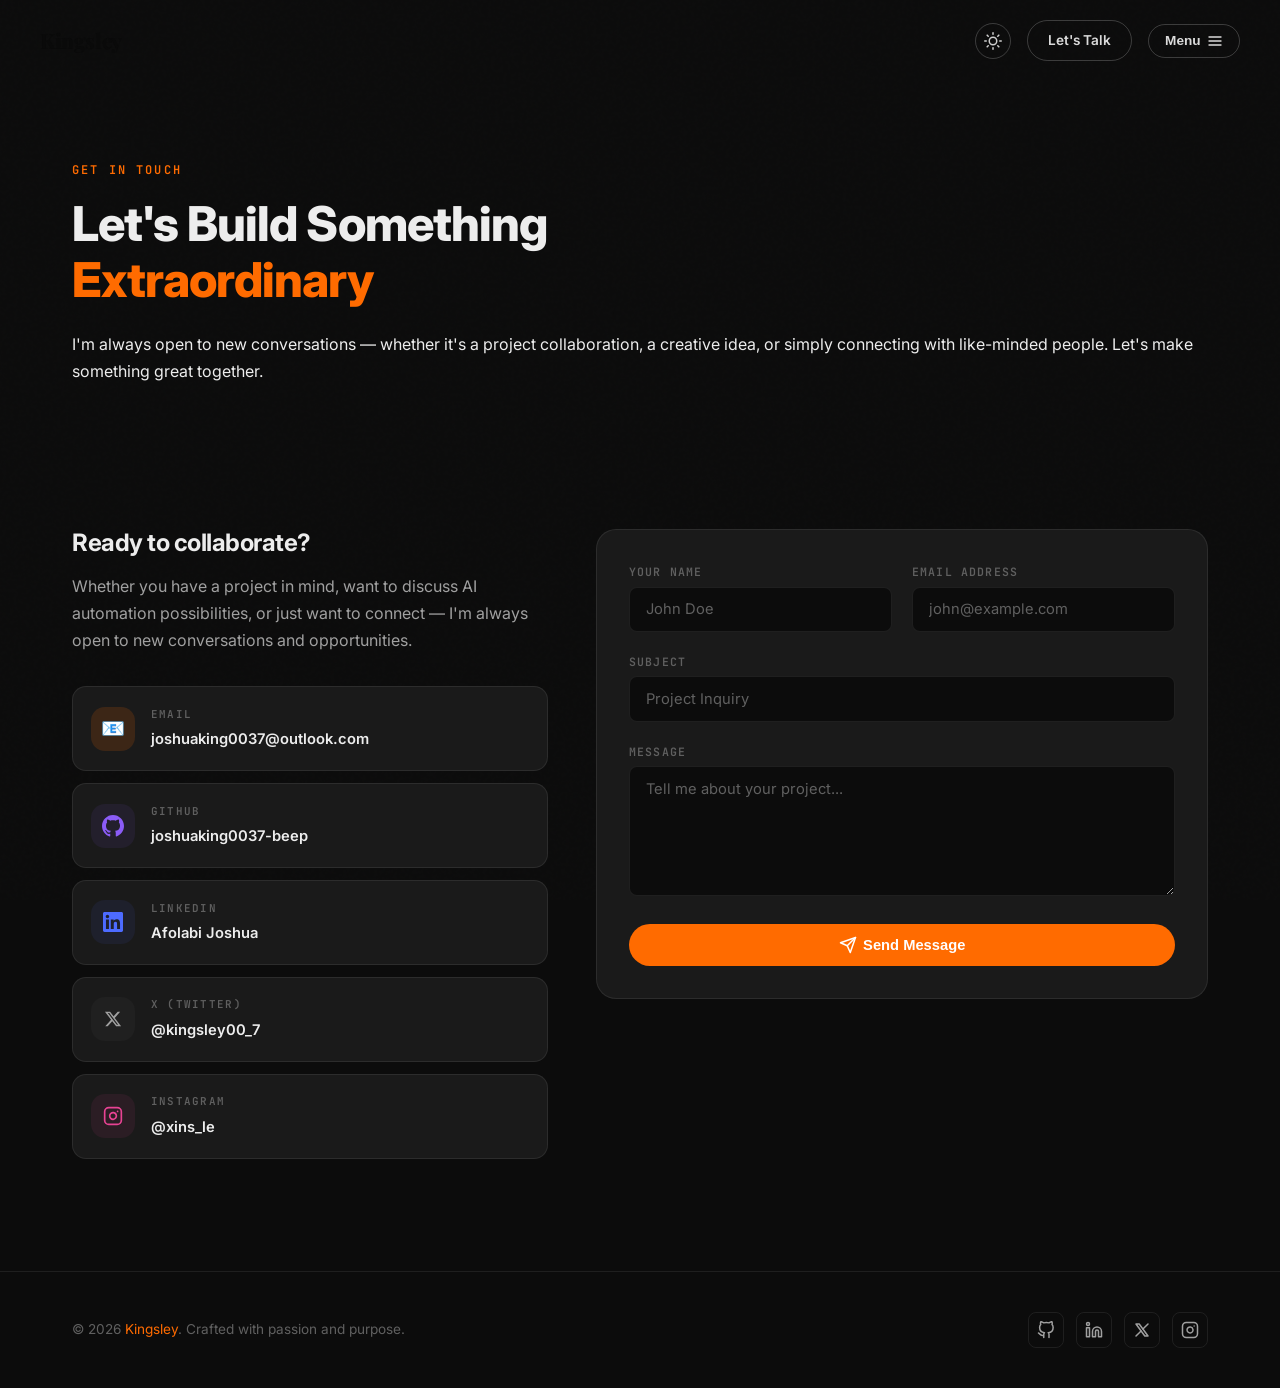
==== commit e4c31b23: "style: remove remaining double slashes from all project pages" ====
--- a/contact.html
+++ b/contact.html
@@ -77,7 +77,7 @@
   <section class="section" id="contact-header" style="padding-top: 10rem;">
     <div class="container">
       <div class="reveal">
-        <span class="eyebrow">// Get in Touch</span>
+        <span class="eyebrow">Get in Touch</span>
         <h2 class="section-title">Let's Build Something<br><span class="accent-text">Extraordinary</span></h2>
         <p class="section-subtitle">
           I'm always open to new conversations — whether it's a project collaboration, a creative idea, 
@@ -227,4 +227,4 @@
 
   <script src="script.js"></script>
 </body>
-</html>+</html>
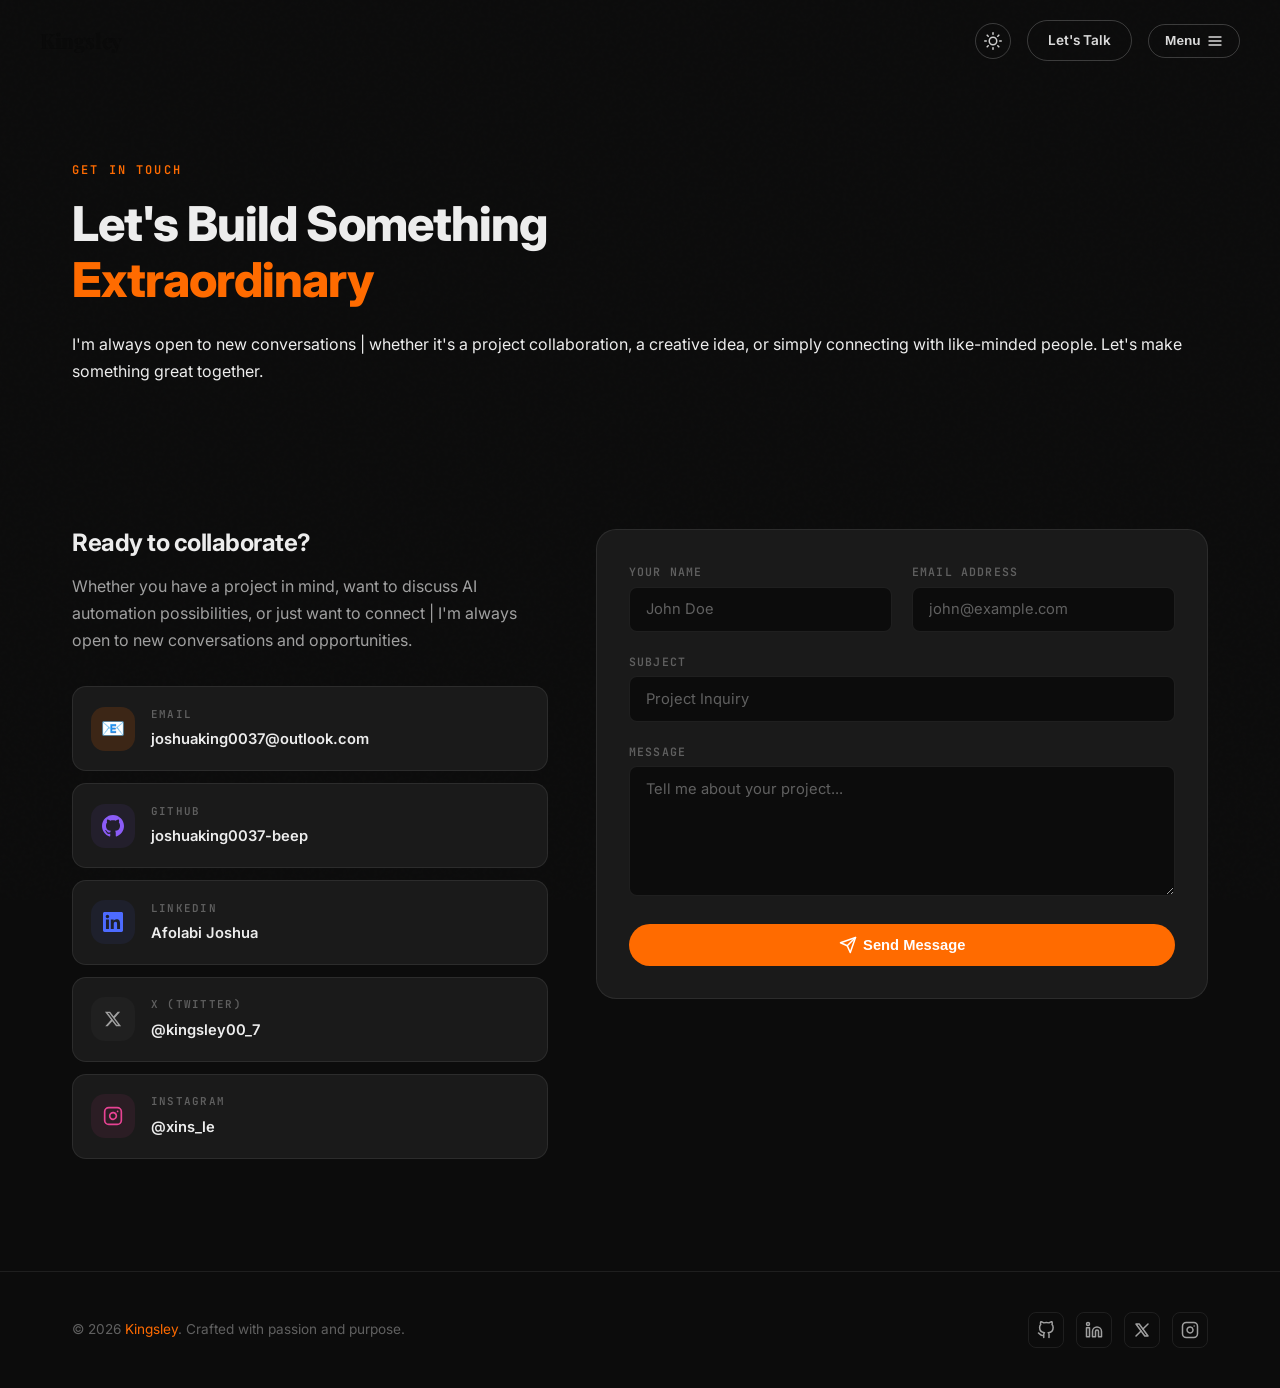
==== commit cd3bb5e6: "style: safely replace dashes with pipes" ====
--- a/contact.html
+++ b/contact.html
@@ -3,11 +3,11 @@
 <head>
   <meta charset="UTF-8">
   <meta name="viewport" content="width=device-width, initial-scale=1.0">
-  <title>Contact — Kingsley | AI Automation & Workflow Engineer</title>
-  <meta name="description" content="Get in touch with Afolabi Joshua (Kingsley) — AI Automation & Workflow Engineer. Let's discuss your next project, collaboration, or opportunity.">
+  <title>Contact | Kingsley | AI Automation & Workflow Engineer</title>
+  <meta name="description" content="Get in touch with Afolabi Joshua (Kingsley) | AI Automation & Workflow Engineer. Let's discuss your next project, collaboration, or opportunity.">
   <meta name="keywords" content="Contact, AI Engineer, Automation, Kingsley, Afolabi Joshua, Hire, Freelance">
   <meta name="author" content="Afolabi Joshua Kingsley">
-  <meta property="og:title" content="Contact — Kingsley | AI Automation & Workflow Engineer">
+  <meta property="og:title" content="Contact | Kingsley | AI Automation & Workflow Engineer">
   <meta property="og:description" content="Let's build something extraordinary together. Reach out for collaborations, projects, or opportunities.">
   <meta property="og:type" content="website">
   <link rel="preconnect" href="https://fonts.googleapis.com">
@@ -80,7 +80,7 @@
         <span class="eyebrow">Get in Touch</span>
         <h2 class="section-title">Let's Build Something<br><span class="accent-text">Extraordinary</span></h2>
         <p class="section-subtitle">
-          I'm always open to new conversations — whether it's a project collaboration, a creative idea, 
+          I'm always open to new conversations | whether it's a project collaboration, a creative idea, 
           or simply connecting with like-minded people. Let's make something great together.
         </p>
       </div>
@@ -97,7 +97,7 @@
           <h3>Ready to collaborate?</h3>
           <p>
             Whether you have a project in mind, want to discuss AI automation possibilities, 
-            or just want to connect — I'm always open to new conversations and opportunities.
+            or just want to connect | I'm always open to new conversations and opportunities.
           </p>
 
           <div class="contact-channels">
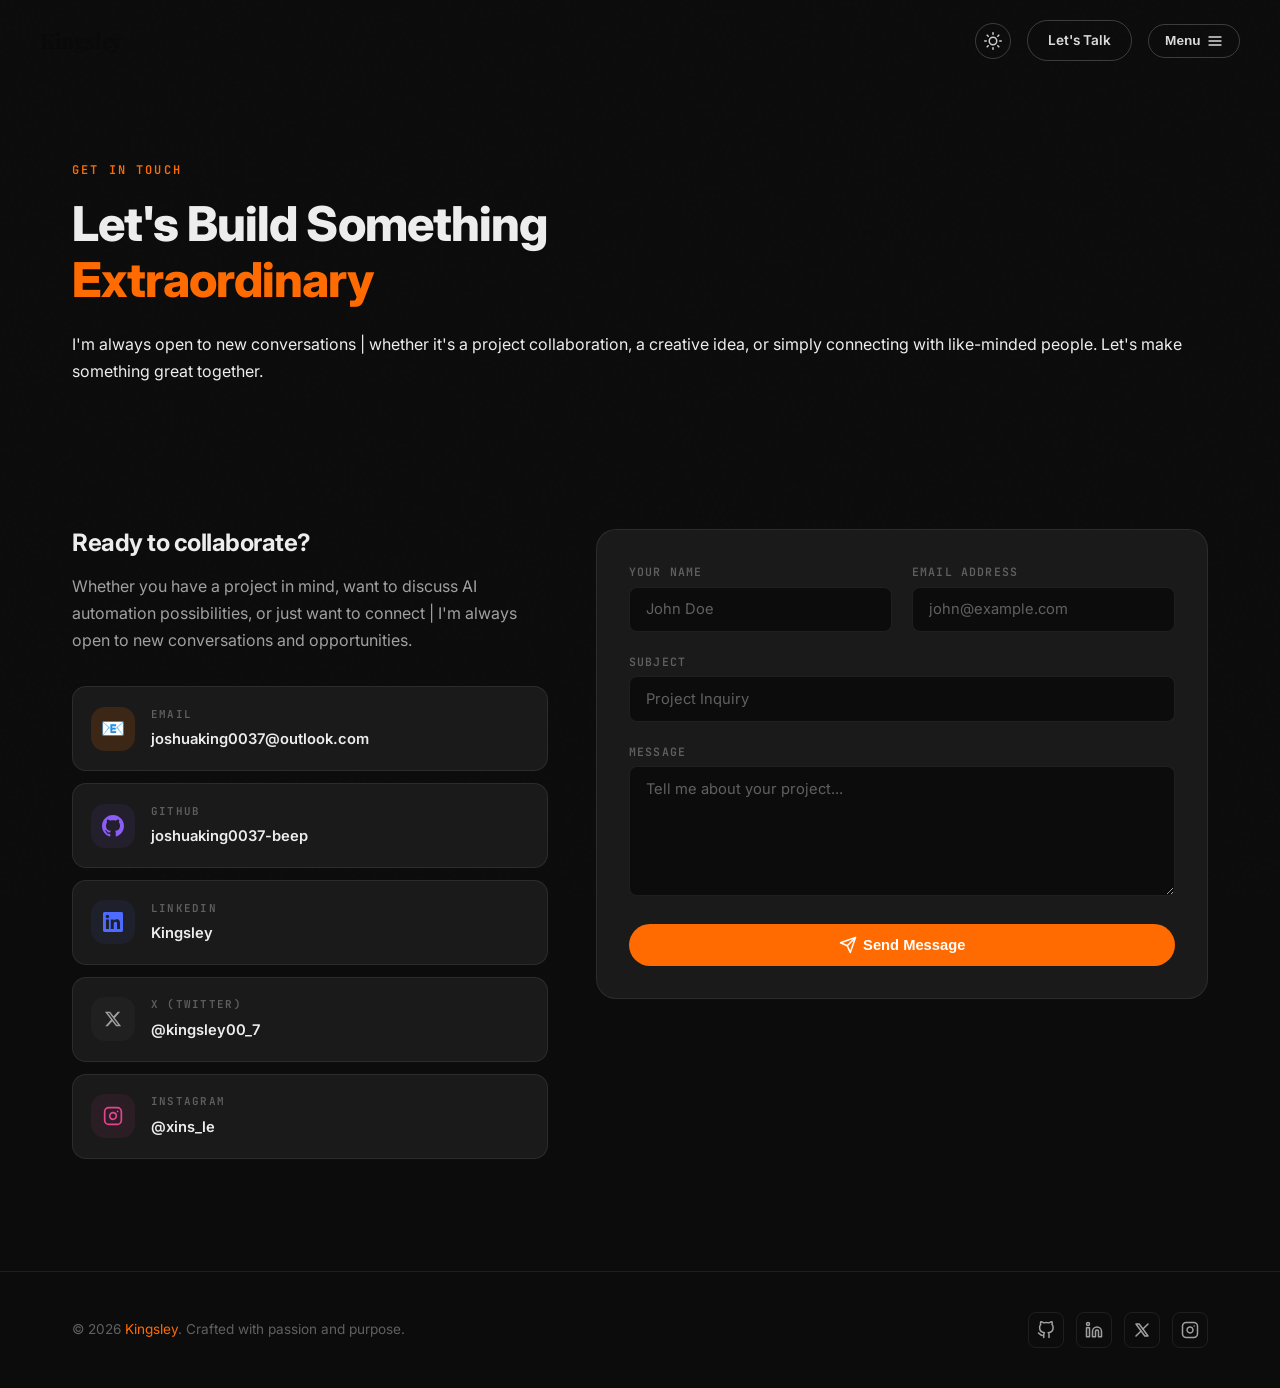
==== commit 2ec4a9d8: "privacy: remove real name and use pseudonym" ====
--- a/contact.html
+++ b/contact.html
@@ -4,9 +4,9 @@
   <meta charset="UTF-8">
   <meta name="viewport" content="width=device-width, initial-scale=1.0">
   <title>Contact | Kingsley | AI Automation & Workflow Engineer</title>
-  <meta name="description" content="Get in touch with Afolabi Joshua (Kingsley) | AI Automation & Workflow Engineer. Let's discuss your next project, collaboration, or opportunity.">
-  <meta name="keywords" content="Contact, AI Engineer, Automation, Kingsley, Afolabi Joshua, Hire, Freelance">
-  <meta name="author" content="Afolabi Joshua Kingsley">
+  <meta name="description" content="Get in touch with Kingsley | AI Automation & Workflow Engineer. Let's discuss your next project, collaboration, or opportunity.">
+  <meta name="keywords" content="Contact, AI Engineer, Automation, Kingsley, Hire, Freelance">
+  <meta name="author" content="Kingsley">
   <meta property="og:title" content="Contact | Kingsley | AI Automation & Workflow Engineer">
   <meta property="og:description" content="Let's build something extraordinary together. Reach out for collaborations, projects, or opportunities.">
   <meta property="og:type" content="website">
@@ -131,7 +131,7 @@
               </div>
               <div class="contact-details">
                 <span class="contact-label">LinkedIn</span>
-                <span class="contact-value">Afolabi Joshua</span>
+                <span class="contact-value">Kingsley</span>
               </div>
             </a>
 
